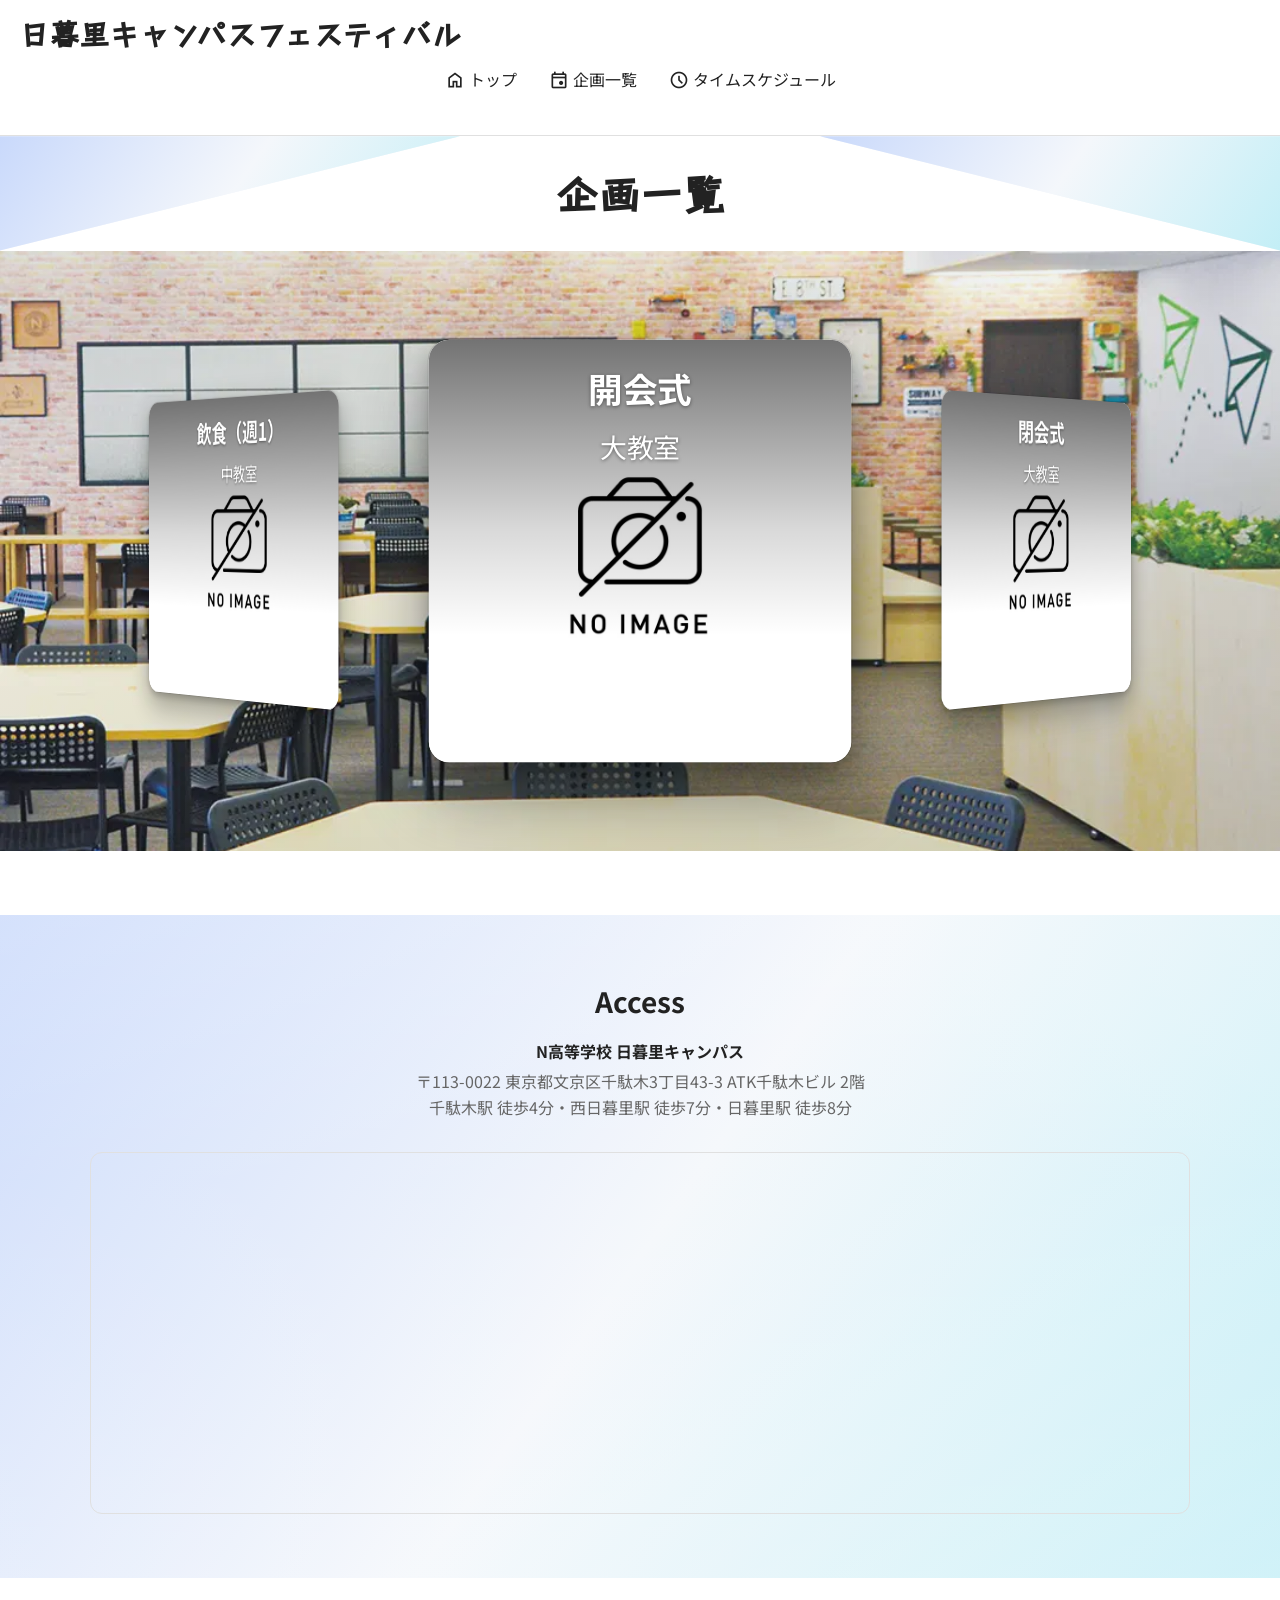
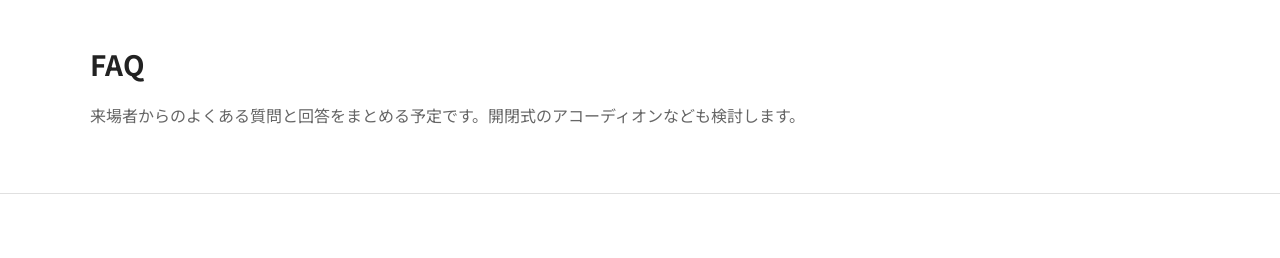
==== index.html @ 0c8ac1d8 "ホーム画面の仮完成（再）" ====
<!DOCTYPE html>
<html lang="ja">
<head>
  <meta charset="UTF-8">
  <meta name="viewport" content="width=device-width, initial-scale=1.0">
  <title>文化祭 Webサイト</title>
  <!-- フォント（Google Fonts） -->
  <link rel="preconnect" href="https://fonts.googleapis.com">
  <link rel="preconnect" href="https://fonts.gstatic.com" crossorigin>
  <link href="https://fonts.googleapis.com/css2?family=Noto+Sans+JP:wght@100..900&family=Stick&display=swap" rel="stylesheet">
  <link href="https://fonts.googleapis.com/css2?family=Material+Symbols+Outlined:opsz,wght,FILL,GRAD@24,400,0,0&display=swap" rel="stylesheet">
  <!-- スタイルシート -->
  <link rel="stylesheet" href="css/style.css">
</head>
<body>

  <!-- ========================================
       Header
       サイト名・メインナビ
       ======================================== -->
  <header class="site-header" id="header">
    <div class="container header-inner">
      <!-- サイト名（左上） -->
      <h1 class="site-title">日暮里キャンパスフェスティバル</h1>

      <!--
        【ナビの書き方】
        ・下の <li> をコピーするとメニューを増やせます
        ・href には開きたいページのファイル名を書きます
        ・例: href="pages/events.html" → 企画一覧ページへ移動
      -->
      <nav class="site-nav" aria-label="メインメニュー">
        <ul class="nav-list">
          <li>
            <a href="index.html">
              <span class="material-symbols-outlined" aria-hidden="true">home</span>
              トップ
            </a>
          </li>
          <li>
            <a href="pages/events.html">
              <span class="material-symbols-outlined" aria-hidden="true">event</span>
              企画一覧
            </a>
          </li>
          <li>
            <a href="pages/timetable.html">
              <span class="material-symbols-outlined" aria-hidden="true">schedule</span>
              タイムスケジュール
            </a>
          </li>
          <!-- メニューを増やす例（コメントを外して使ってください）
          <li><a href="#news">お知らせ</a></li>
          <li><a href="#about">概要</a></li>
          <li><a href="#access">アクセス</a></li>
          <li><a href="#faq">FAQ</a></li>
          -->
        </ul>
      </nav>
    </div>
  </header>

  <main>

    <!-- ========================================
         Events（企画一覧）
         ・企画カードをコピーして増やすことができます
         ・全一覧は pages/events.html へ
         ======================================== -->
    <section class="section events" id="events" aria-labelledby="events-heading">
      <!-- 白帯＋左右の斜め三角形グラデーション -->
      <div class="events-heading-band">
        <div class="container">
          <h2 id="events-heading">企画一覧</h2>
        </div>
      </div>

      <div class="container">
        <!--
          【イベント欄の書き方】
          1. 下の「企画カード」1つ分（<li>...</li>）をコピーする
          2. </ul> の手前に貼り付ける
          3. 企画名・場所などを書き換える

          ※ トップでは円型 3D カルーセル表示（仮実装）
        -->
        <div class="event-carousel" data-event-carousel>
        <ul class="event-list">

          <li>
            <a class="event-card-link" href="pages/events/kaikaisiki.html"><article class="event-card">
              <img class="event-card-image" src="images/kaikaisiki.jpg" alt="" aria-hidden="true">
              <div class="event-card-body">
                <h3 class="event-name">開会式</h3>
                <p class="event-meta">
                  <span class="event-place">大教室</span>
                </p>
              </div>
            </article></a>
          </li>

          <li>
            <a class="event-card-link" href="pages/events/heikaisiki.html"><article class="event-card">
              <img class="event-card-image" src="images/heikaisiki.jpg" alt="" aria-hidden="true">
              <div class="event-card-body">
                <h3 class="event-name">閉会式</h3>
                <p class="event-meta">
                  <span class="event-place">大教室</span>
                </p>
              </div>
            </article></a>
          </li>

          <li>
            <a class="event-card-link" href="pages/events/satueisupotto.html"><article class="event-card">
              <img class="event-card-image" src="images/satueisupotto.jpg" alt="" aria-hidden="true">
              <div class="event-card-body">
                <h3 class="event-name">撮影スポット</h3>
                <p class="event-meta">
                  <span class="event-place">未定</span>
                </p>
              </div>
            </article></a>
          </li>

          <li>
            <a class="event-card-link" href="pages/events/kahoot.html"><article class="event-card">
              <img class="event-card-image" src="images/kahoot.jpg" alt="" aria-hidden="true">
              <div class="event-card-body">
                <h3 class="event-name">Kahoot!</h3>
                <p class="event-meta">
                  <span class="event-place">大教室</span>
                </p>
              </div>
            </article></a>
          </li>

          <li>
            <a class="event-card-link" href="pages/events/bingo.html"><article class="event-card">
              <img class="event-card-image" src="images/BINGO.jpg" alt="" aria-hidden="true">
              <div class="event-card-body">
                <h3 class="event-name">BINGO</h3>
                <p class="event-meta">
                  <span class="event-place">大教室</span>
                </p>
              </div>
            </article></a>
          </li>

          <li>
            <a class="event-card-link" href="pages/events/game.html"><article class="event-card">
              <img class="event-card-image" src="images/game.jpg" alt="" aria-hidden="true">
              <div class="event-card-body">
                <h3 class="event-name">ゲーム大会</h3>
                <p class="event-meta">
                  <span class="event-place">大教室</span>
                </p>
              </div>
            </article></a>
          </li>

          <li>
            <a class="event-card-link" href="pages/events/vr.html"><article class="event-card">
              <img class="event-card-image" src="images/VR.jpg" alt="" aria-hidden="true">
              <div class="event-card-body">
                <h3 class="event-name">VR</h3>
                <p class="event-meta">
                  <span class="event-place">大教室</span>
                </p>
              </div>
            </article></a>
          </li>

          <li>
            <a class="event-card-link" href="pages/events/food_3.html"><article class="event-card">
              <img class="event-card-image" src="images/food_3.jpg" alt="" aria-hidden="true">
              <div class="event-card-body">
                <h3 class="event-name">飲食（週3）</h3>
                <p class="event-meta">
                  <span class="event-place">中教室</span>
                </p>
              </div>
            </article></a>
          </li>

          <li>
            <a class="event-card-link" href="pages/events/food_1.html"><article class="event-card">
              <img class="event-card-image" src="images/food_1.jpg" alt="" aria-hidden="true">
              <div class="event-card-body">
                <h3 class="event-name">飲食（週1）</h3>
                <p class="event-meta">
                  <span class="event-place">中教室</span>
                </p>
              </div>
            </article></a>
          </li>

        </ul>
        </div>
      </div>
    </section>

    <!-- ========================================
         Access
         会場アクセス・地図
         ======================================== -->
    <section class="section access" id="access" aria-labelledby="access-heading">
      <div class="container">
        <h2 id="access-heading">Access</h2>
        <p class="access-name">N高等学校 日暮里キャンパス</p>
        <p class="access-address">〒113-0022 東京都文京区千駄木3丁目43-3 ATK千駄木ビル 2階</p>
        <p class="access-transit">千駄木駅 徒歩4分・西日暮里駅 徒歩7分・日暮里駅 徒歩8分</p>

        <div class="access-map">
          <iframe
            src="https://www.google.com/maps?q=%E6%9D%B1%E4%BA%AC%E9%83%BD%E6%96%87%E4%BA%AC%E5%8C%BA%E5%8D%83%E9%A7%9D%E6%9C%A83%E4%B8%8143-3+ATK%E5%8D%83%E9%A7%9D%E6%9C%A8%E3%83%93%E3%83%AB&hl=ja&z=16&output=embed"
            width="100%"
            height="360"
            style="border:0;"
            allowfullscreen=""
            loading="lazy"
            referrerpolicy="no-referrer-when-downgrade"
            title="N高等学校 日暮里キャンパスの地図"
          ></iframe>
        </div>
      </div>
    </section>

    <!-- ========================================
         FAQ
         よくある質問用
         ======================================== -->
    <section class="section faq" id="faq" aria-labelledby="faq-heading">
      <div class="container">
        <h2 id="faq-heading">FAQ</h2>
        <p>来場者からのよくある質問と回答をまとめる予定です。開閉式のアコーディオンなども検討します。</p>
      </div>
    </section>

  </main>

  <!-- ========================================
       Footer
       コピーライト・リンクなど共通フッター
       ======================================== -->
  <footer class="site-footer" id="footer">
    <div class="container">
      <!-- フッターリンクは今後追加予定 -->
    </div>
  </footer>

  <!-- JavaScript（処理は今後追加） -->
  <script src="js/script.js"></script>
</body>
</html>
---- css/style.css ----
/* ========================================
   文化祭 Webサイト - スタイルシート
   -----------------------------------------
   【このファイルの読み方（超初心者向け）】

   ・HTML = 中身（見出し・文章・リスト）
   ・CSS  = 見た目と配置（色・大きさ・余白・並び方）

   よく触る場所はこの3つだけ覚えればOKです。
   1. :root …… 色や余白の「共通設定」（ここを変えると全体が変わりやすい）
   2. text-align / margin / padding …… 文字や箱の位置・余白
   3. display: flex / grid …… メニューやカードの並べ方

   【配置でよく使う言葉】
   ・text-align: left / center / right
     → 文字を左・中央・右に寄せる
   ・margin …… 箱の外側の空き
   ・padding …… 箱の内側の空き
   ・margin-inline: auto …… 左右の空きを自動にして中央寄せ
   ・gap …… flex / grid の「要素と要素の間」の空き

   【値の単位の目安】
   ・px …… 固定サイズ（例: 16px）
   ・rem …… 基本文字サイズ基準（例: 1rem ≒ 16px）。画面全体の調整に向く
   ・% …… 親要素に対する割合
   ======================================== */


/* ----------------------------------------
   カスタムプロパティ（色・余白など）
   -----------------------------------------
   【ここがテーマの司令塔】
   下の --名前: 値; を変えると、サイト全体の雰囲気をまとめて変えられます。

   例:
   ・文字色を濃くしたい → --color-text を変更
   ・余白を広くしたい   → --spacing-md や --spacing-lg を大きく
   ・コンテンツ幅を広げたい → --content-width を 1100px などに変更
   ---------------------------------------- */
:root {
  /* 色（#のあとは RGB を16進数で指定） */
  --color-text: #222222;       /* 本文・見出しの基本色 */
  --color-background: #ffffff; /* ページ全体の背景色 */
  --color-muted: #666666;      /* 補足文など、少し薄く見せたい色 */
  --color-border: #e0e0e0;     /* 線・枠線の色 */
  --color-link-hover: #4fc3f7; /* リンクにマウスを乗せたときの水色 */

  /* アンビエント・グラデーション（Access 背景）
     原色はアクセント。実際の背景は白寄せで可読性を優先 */
  --grad-blue: #2563eb;
  --grad-cyan: #06b6d4;
  --grad-violet: #8b5cf6;
  /* soft 系は原色を白に混ぜた色（約20%相当＝以前の約2倍の濃さ） */
  --grad-soft-blue: #c9d9fb;   /* blue 寄り */
  --grad-soft-cyan: #c2eef6;   /* cyan 寄り */
  --grad-soft-violet: #d9ccfb; /* violet 寄り */
  --grad-soft-white: #f4f7fb;
  --ambient-duration: 18s;     /* 1周の目安（15〜20秒） */
  /* Access / 企画一覧見出し帯で共通の流れるグラデ */
  --ambient-gradient-image: linear-gradient(
    125deg,
    var(--grad-soft-blue) 0%,
    var(--grad-soft-white) 18%,
    var(--grad-soft-cyan) 36%,
    var(--grad-soft-white) 52%,
    var(--grad-soft-violet) 70%,
    var(--grad-soft-white) 86%,
    var(--grad-soft-blue) 100%
  );

  /* 余白・レイアウト（小さい → 大きい） */
  --spacing-xs: 0.5rem;  /* ごく狭い隙間 */
  --spacing-sm: 1rem;    /* 小さめの余白 */
  --spacing-md: 2rem;    /* 普通の余白 */
  --spacing-lg: 4rem;    /* セクション同士など大きめの余白 */
  --content-width: 960px; /* 本文エリアの最大幅 */
}


/* ----------------------------------------
   ベーススタイル
   ページ全体の基本設定
   ---------------------------------------- */

/*
  box-sizing: border-box
  → width / height の計算に padding と border を含める設定。
    初心者のうちは「このままでOK」で大丈夫です。
*/
*,
*::before,
*::after {
  box-sizing: border-box;
}

body {
  margin: 0; /* ブラウザ標準の外側余白を消す */
  font-family: "Noto Sans JP", sans-serif; /* Google Fonts で読み込み */
  font-size: 16px;         /* 基本の文字サイズ */
  line-height: 1.6;        /* 行間。大きくすると読みやすい */
  color: var(--color-text);
  background-color: #ffffff;
  min-height: 100vh;
  overflow-x: clip; /* 横スクロール防止（3Dカルーセルのはみ出し対策） */
}

html {
  overflow-x: clip;
}

img {
  max-width: 100%; /* 画像が画面からはみ出さないようにする */
  height: auto;
  display: block;
}

a {
  color: inherit; /* リンク色を周囲の文字色に合わせる */
}

/* リンクにマウスを乗せたとき → 水色に変色 */
a:hover {
  color: var(--color-link-hover);
}


/* ----------------------------------------
   レイアウト共通
   コンテナ・セクションの土台
   -----------------------------------------
   【文字や箱を中央に置きたいとき】
   ・文字だけ中央 → text-align: center;
   ・箱そのものを中央 → margin-inline: auto;（.container がこの方式）
   ---------------------------------------- */

/*
  .container
  → 中身を左右中央にまとめ、読みやすい幅にする共通ラッパー。
    HTML側では <div class="container"> ... </div> で使います。
*/
.container {
  /* 画面幅が狭いときは左右に余白、広いときは最大幅までに制限 */
  width: min(100% - 2rem, var(--content-width));
  margin-inline: auto; /* 左右自動余白 = 水平方向の中央寄せ */
}

/*
  .section
  → Hero / Events / Access など、ページのまとまりごとの上下余白。
    余白を広げたい → padding-block を大きくする
    余白を狭めたい → var(--spacing-md) などに変える
*/
.section {
  padding-block: var(--spacing-lg); /* 上下の内側余白 */
}

/* セクション見出し */
.section h2 {
  margin-top: 0;
  margin-bottom: var(--spacing-sm); /* 見出しと本文の間 */
  font-size: 1.5rem;
  /* 中央寄せしたい場合の例（必要なら下のコメントを外す）:
  text-align: center;
  */
}

/* セクション本文 */
.section p {
  margin: 0;
  color: var(--color-muted);
  /* 中央寄せしたい場合の例:
  text-align: center;
  */
}


/* ----------------------------------------
   Header / ナビ（タブ）
   -----------------------------------------
   【Flexbox（フレックスボックス）超入門】
   display: flex にすると、中の要素を横並びなどで自在に配置できます。

   よく使う指定:
   ・justify-content …… 横方向の並べ方
     - flex-start     : 左寄せ
     - center         : 中央
     - space-between  : 両端に分けて配置（今のヘッダー）
     - flex-end       : 右寄せ
   ・align-items …… 縦方向の揃え
     - stretch（初期） / center / flex-start / flex-end
   ・gap …… 要素同士の間隔
   ・flex-wrap: wrap …… 画面が狭いとき折り返す
   ---------------------------------------- */
.site-header {
  /* 枠に隠れないよう上へ余白、背景も下へ伸ばす */
  padding-top: 4mm;
  padding-left: 4mm;
  padding-right: 4mm;
  padding-bottom: calc(var(--spacing-sm) + 6mm);
  border-bottom: 1px solid var(--color-border);
  background-color: #ffffff;
  font-family: "Noto Sans JP", sans-serif;
}

/*
  .header-inner
  → サイト名はできるだけ左上、ナビは中央
*/
.site-header > .container.header-inner {
  /* 通常の container 中央寄せを解除して左端まで使う */
  width: 100%;
  max-width: none;
  margin-inline: 0;
  padding-inline: 0.25rem;
}

.header-inner {
  display: flex;
  flex-direction: column; /* 上にタイトル、下にナビ */
  flex-wrap: wrap;
  align-items: stretch;
  justify-content: flex-start;
  gap: var(--spacing-sm);
  text-align: left;
}

.site-title {
  margin: 0;
  font-size: 1.875rem; /* 元の 1.25rem の約1.5倍 */
  text-align: left;
  align-self: flex-start; /* できるだけ左上 */
  line-height: 1.2;
  font-family: "Stick", "Noto Sans JP", sans-serif;
}

/* サイト名（リンクなし） */
.site-title a {
  text-decoration: none;
}

/* 今見ているページのナビ（目印） */
.nav-list a[aria-current="page"] {
  border-bottom-color: var(--color-text);
  font-weight: 600;
  
}

/*
  .nav-list
  → メニュー項目を横一列に並べる。
    間隔を広げたい → gap を大きく
    中央にまとめたい → justify-content: center; を追加
*/
.site-nav {
  align-self: center; /* ナビは中央のまま */
  width: 100%;
}

.nav-list {
  display: flex;
  flex-wrap: wrap;
  justify-content: center; /* トップ・企画一覧などを中央に */
  gap: var(--spacing-md); /* メニュー同士の間隔（約2倍） */
  margin: 0;
  padding: 0;
  list-style: none; /* 箇条書きの点（・）を消す */
}

.nav-list a {
  display: inline-flex;
  align-items: center;
  gap: 0.25rem; /* アイコンと文字の間 */
  text-decoration: none;
  border-bottom: 2px solid transparent; /* ホバー用の下線スペースを確保 */
}

/* Material Symbols（ナビ横のアイコン） */
.nav-list .material-symbols-outlined {
  font-size: 1.25em;
  font-variation-settings: "FILL" 0, "wght" 400, "GRAD" 0, "opsz" 24;
  line-height: 1;
}

/* マウスを乗せたときの目印（文字・アイコン・下線を水色に） */
.nav-list a:hover {
  color: var(--color-link-hover);
  border-bottom-color: var(--color-link-hover);
}


/* ----------------------------------------
   Hero
   -----------------------------------------
   【よくあるカスタム例】
   ・背景色を付ける     → background-color: #f5f5f5;
   ・文字を中央寄せ     → text-align: center;
   ・上下の余白を変える → padding-block: 6rem;
   ・背景画像を入れる例:
     background-image: url("../images/hero.jpg");
     background-size: cover;
     background-position: center;
   ---------------------------------------- */
.hero {
  text-align: center; /* Topic など見出し・本文を中央揃え */
}


/* ----------------------------------------
   News
   ---------------------------------------- */
.news {
  /* お知らせリストのスタイルは今後追加 */
}


/* ----------------------------------------
   About
   ---------------------------------------- */
.about {
  /* 概要・テーマ紹介のスタイルは今後追加 */
}


/* ----------------------------------------
   企画一覧 / イベント欄（events）
   -----------------------------------------
   HTML の .event-list 内の <li> をコピーすれば件数を増やせます。

   【Grid（グリッド）超入門】
   display: grid は「カードをマス目状に並べる」のが得意です。

   よく使う指定:
   ・gap …… カード同士の間隔
   ・grid-template-columns …… 列の作り方
     例1) 1列のまま:     今の設定（指定なし = 1列）
     例2) 2列にする:     grid-template-columns: 1fr 1fr;
     例3) 自動で列増減:
       grid-template-columns: repeat(auto-fit, minmax(240px, 1fr));
       （画面が広いと複数列、狭いと1列）

   ※ 1fr は「残りスペースを等分する」単位です。
   ---------------------------------------- */
.events {
  text-align: center;
}

/*
  トップ（カルーセルあり）:
  ヘッダー下〜写真上の白背景の中心に「企画一覧」を置く
*/
.events:has(.event-carousel) {
  padding-top: 0;
}

.events .event-carousel {
  margin-top: 0;
}

/* カルーセル用コンテナを画面幅いっぱいに（100vw は使わない） */
.events > .container:has(> .event-carousel) {
  width: 100%;
  max-width: none;
  margin-inline: 0;
  padding-inline: 0;
}

/* ----------------------------------------
   企画一覧見出し帯
   ・白四角の左右端に、横に伸ばした斜め三角形
   ・色は Access と同じアンビエント・グラデーション
   ---------------------------------------- */
.events-heading-band {
  position: relative;
  isolation: isolate;
  overflow: hidden;
  padding-block: var(--spacing-md); /* 文字拡大に合わせて余白を抑制 */
  text-align: center;
  background-color: #ffffff;
}

.events-heading-band h2 {
  position: relative;
  z-index: 1;
  margin: 0;
  font-size: 2.25rem; /* 3rem の 0.75 倍（余白は維持） */
  line-height: 1.2;
  font-family: "Stick", "Noto Sans JP", sans-serif;
}

/* 左右の斜め三角形（横方向に長め） */
.events-heading-band::before,
.events-heading-band::after {
  content: "";
  position: absolute;
  top: 0;
  bottom: 0;
  width: min(52vw, 460px); /* 横に伸ばした三角形の幅 */
  z-index: 0;
  pointer-events: none;
  background-color: var(--grad-soft-white);
  background-image: var(--ambient-gradient-image);
  background-size: 280% 280%;
  background-repeat: no-repeat;
  animation: ambient-gradient-flow var(--ambient-duration) ease infinite;
}

/* 左: 上辺が長く、右下へ斜めに落ちる三角形 */
.events-heading-band::before {
  left: 0;
  clip-path: polygon(0 0, 100% 0, 0 100%);
}

/* 右: 左右対称 */
.events-heading-band::after {
  right: 0;
  clip-path: polygon(100% 0, 0 0, 100% 100%);
}

.event-list {
  margin: var(--spacing-md) 0 0; /* 上に余白 / 左右下は 0 */
  padding: 0;
  list-style: none;
  display: grid;
  gap: var(--spacing-sm); /* カードとカードの間 */
}

/* 企画一覧ページのみ横2列（カルーセル内の .event-list は除外） */
.events > .container > .event-list {
  grid-template-columns: 1fr 1fr;
}

/* ----------------------------------------
   イベント・カルーセル（トップ用）※仮実装
   ・正面の後ろを中心にした円型 3D 配置
   ・7秒に1回、円を回転して次の企画を正面へ
   ・正面カードは is-active で拡大
   ・背景は images/class.jpg
   ---------------------------------------- */
.event-carousel {
  --carousel-card: 330px; /* 正方形を1.5倍（元220px） */
  position: relative;
  /* 親を全幅化したうえで 100% にする（100vw だとスクロールバー分はみ出す） */
  width: 100%;
  max-width: 100%;
  height: min(600px, 95vw);
  perspective: 1800px;
  perspective-origin: 50% 45%;
  overflow: hidden;
  display: flex;
  align-items: center;
  justify-content: center;
  isolation: isolate;
  touch-action: pan-y;
  user-select: none;

  /* カルーセル領域の背景写真 */
  background-color: var(--grad-soft-white);
  background-image: url("../images/class.jpg");
  background-size: cover;
  background-position: center;
  background-repeat: no-repeat;
}

/*
  薄いグレー系グラデーション（写真の上）
  ・少しだけ落ち着かせつつ、カードの視認性も確保
*/
.event-carousel::before {
  content: "";
  position: absolute;
  inset: 0;
  z-index: 0;
  pointer-events: none;
  background: linear-gradient(
    160deg,
    rgba(100, 116, 139, 0.22) 0%,
    rgba(148, 163, 184, 0.12) 40%,
    rgba(71, 85, 105, 0.2) 100%
  );
}

.event-carousel > * {
  position: relative;
  z-index: 1;
}

.event-carousel .event-list {
  position: relative;
  width: var(--carousel-card);
  height: var(--carousel-card);
  margin: 0;
  padding: 0;
  list-style: none;
  transform-style: preserve-3d;
  transform: translateZ(0);
}

.event-carousel .event-list > li {
  position: absolute;
  top: 0;
  left: 0;
  width: var(--carousel-card);
  height: var(--carousel-card);
  margin: 0;
  transform-style: preserve-3d;
  -webkit-backface-visibility: hidden;
  backface-visibility: hidden;
}

.event-carousel .event-card-link {
  display: block;
  width: 100%;
  height: 100%;
  -webkit-backface-visibility: hidden;
  backface-visibility: hidden;
}

.event-carousel .event-card {
  box-sizing: border-box;
  position: relative;
  width: 100%;
  height: 100%;
  aspect-ratio: 1 / 1;
  display: flex;
  flex-direction: column;
  justify-content: flex-start;
  align-items: stretch;
  text-align: center;
  overflow: hidden;
  border: none;
  border-radius: 16px;
  background-color: #ffffff;
  transition: transform 0.35s ease, box-shadow 0.35s ease;
  transform-origin: center center;
  -webkit-backface-visibility: hidden;
  backface-visibility: hidden;
  padding: 0;
  /* 背景写真の上でも輪郭が分かるよう、影を強めに */
  box-shadow:
    0 4px 8px rgba(0, 0, 0, 0.18),
    0 14px 36px rgba(0, 0, 0, 0.32),
    0 0 0 1px rgba(0, 0, 0, 0.08);
}

/* 正面カード */
.event-carousel .event-card.is-active {
  transform: scale(1.28);
  z-index: 2;
  box-shadow:
    0 8px 16px rgba(0, 0, 0, 0.22),
    0 24px 56px rgba(0, 0, 0, 0.4),
    0 0 0 1px rgba(0, 0, 0, 0.1);
}

.event-carousel .event-meta {
  justify-content: center;
}

@media (max-width: 767px) {
  .event-carousel {
    --carousel-card: 240px; /* 元160pxの1.5倍 */
    height: min(480px, 95vw);
    perspective: 1200px;
  }
}

/* 企画カードへのリンク（一覧・カルーセル共通） */
.event-card-link {
  display: block;
  color: inherit;
  text-decoration: none;
}

.event-card-link:hover .event-card {
  box-shadow: 0 8px 24px rgba(0, 0, 0, 0.16);
}

.event-card-link:hover {
  color: inherit; /* リンク全体の水色化を防ぐ */
}

/* 企画詳細ページ */
.event-detail {
  text-align: left;
}

.event-detail-back {
  margin: 0 0 var(--spacing-sm);
}

.event-detail-back a {
  text-decoration: underline;
}

.event-detail-place {
  margin: 0 0 var(--spacing-md);
  color: var(--color-muted);
}

/* 画像（左）+ 説明（右） */
.event-detail-main {
  display: flex;
  flex-wrap: wrap;
  align-items: flex-start;
  gap: var(--spacing-md);
}

.event-detail-image {
  flex: 0 0 auto;
  width: min(100%, 360px);
  aspect-ratio: 1 / 1;
  object-fit: cover;
  border-radius: 16px;
  margin: 0;
}

.event-detail-body {
  flex: 1 1 240px;
  min-width: 0;
}

.event-detail-body p {
  margin: 0 0 var(--spacing-sm);
  color: var(--color-text);
}

@media (max-width: 767px) {
  .event-detail-main {
    flex-direction: column;
  }

  .event-detail-image {
    width: min(100%, 520px);
  }
}

/* 企画カード1件分 */
.event-card {
  position: relative;
  overflow: hidden;
  padding: 0;
  border: 1px solid var(--color-border);
  border-radius: 16px; /* 角を丸く */
  min-height: 220px;
  display: flex;
  flex-direction: column;
  justify-content: flex-start; /* 文字は上から */
}

/* カード全面の画像 */
.event-card-image {
  position: absolute;
  inset: 0;
  width: 100%;
  height: 100%;
  object-fit: cover;
  display: block;
  z-index: 0;
}

/* 画像の上に薄いグラデーション（文字の可読性用） */
.event-card::after {
  content: "";
  position: absolute;
  inset: 0;
  z-index: 1;
  pointer-events: none;
  background: linear-gradient(
    to bottom,
    rgba(0, 0, 0, 0.55) 0%,
    rgba(0, 0, 0, 0.15) 45%,
    rgba(0, 0, 0, 0) 70%
  );
}

/* 企画名・場所（画像の上・上部） */
.event-card-body {
  position: relative;
  z-index: 2;
  padding: var(--spacing-sm);
  color: #ffffff;
  text-shadow: 0 1px 3px rgba(0, 0, 0, 0.45);
}

.event-name {
  margin: 0 0 var(--spacing-xs);
  font-size: 1.6875rem; /* 元の1.5倍 */
  color: inherit;
}

/*
  カテゴリと場所を横並びにする（Flex）
  ・縦並びにしたい → flex-direction: column;
  ・右寄せしたい   → justify-content: flex-end;
*/
.event-meta {
  margin: 0 0 var(--spacing-xs);
  display: flex;
  flex-wrap: wrap;
  gap: var(--spacing-sm);
  font-size: 1.3125rem; /* 元の1.5倍（場所・カテゴリ） */
  color: inherit;
}

.event-card-body .event-meta {
  color: inherit;
}

.event-desc {
  margin: 0;
}


/* ----------------------------------------
   タイムスケジュール（timetable）
   -----------------------------------------
   HTML の表（.timetable-table）内を編集すれば内容が変わります。

   【表の文字配置】
   ・text-align: left / center / right …… セル内の左右位置
   ・vertical-align: top / middle / bottom …… セル内の上下位置
   ---------------------------------------- */
.timetable {
  /* スケジュール全体の装飾は今後追加 */
}

.timetable-day {
  margin: var(--spacing-md) 0 var(--spacing-sm);
  font-size: 1.125rem;
}

/* 画面が狭くても表を横スクロールできるようにする */
.table-wrap {
  overflow-x: auto;
}

.timetable-table {
  width: 100%;
  border-collapse: collapse; /* セルの枠線を重ねてきれいに見せる */
  min-width: 480px; /* 狭い画面でも列がつぶれにくくする */
}

.timetable-table th,
.timetable-table td {
  padding: var(--spacing-xs) var(--spacing-sm);
  border: 1px solid var(--color-border);
  text-align: left;      /* 左右: 左寄せ（center / right に変更可） */
  vertical-align: top;   /* 上下: 上寄せ（middle などに変更可） */
}

.timetable-table th {
  background-color: #ffffff;
  font-weight: 600;
}


/* ----------------------------------------
   Access
   ・青・水色・紫のアンビエント・グラデーション背景
   ---------------------------------------- */
.access {
  position: relative;
  isolation: isolate;
  overflow: hidden;
  text-align: center;
  font-family: "Noto Sans JP", sans-serif;

  background-color: var(--grad-soft-white);
  background-image: var(--ambient-gradient-image);
  background-size: 280% 280%;
  background-repeat: no-repeat;
  animation: ambient-gradient-flow var(--ambient-duration) ease infinite;
}

/* 文字・地図の視認性用の薄い白ベール */
.access::before {
  content: "";
  position: absolute;
  inset: 0;
  z-index: 0;
  pointer-events: none;
  background: linear-gradient(
    to bottom,
    rgba(255, 255, 255, 0.22),
    rgba(255, 255, 255, 0.1) 40%,
    rgba(255, 255, 255, 0.22)
  );
}

.access > * {
  position: relative;
  z-index: 1;
}

@keyframes ambient-gradient-flow {
  0% {
    background-position: 0% 40%;
  }
  50% {
    background-position: 100% 60%;
  }
  100% {
    background-position: 0% 40%;
  }
}

@media (prefers-reduced-motion: reduce) {
  .access,
  .events-heading-band::before,
  .events-heading-band::after {
    animation: none;
    background-position: 40% 50%;
  }
}

.access .access-name {
  margin: 0 0 0.25rem;
  font-weight: 700;
  color: var(--color-text);
}

.access-address,
.access-transit {
  margin: 0;
  color: var(--color-muted);
}

.access-transit {
  margin-top: 0.25rem;
}

.access-map {
  margin-top: var(--spacing-md);
  overflow: hidden;
  border-radius: 12px;
  border: 1px solid var(--color-border);
}

.access-map iframe {
  display: block;
  width: 100%;
  max-width: 100%;
}


/* ----------------------------------------
   FAQ
   ---------------------------------------- */
.faq {
  /* アコーディオン等のスタイルは今後追加 */
}


/* ----------------------------------------
   Footer
   -----------------------------------------
   文字を中央にしたい例:
   .site-footer { text-align: center; }
   ---------------------------------------- */
.site-footer {
  padding-block: var(--spacing-md);
  border-top: 1px solid var(--color-border);
  font-size: 0.875rem;
  color: var(--color-muted);
}

.site-footer p {
  margin: 0;
}


/* ----------------------------------------
   レスポンシブ
   -----------------------------------------
   【@media の考え方】
   「画面幅が◯px以上のときだけ、中のCSSを追加で適用する」仕組みです。

   例:
   ・スマホ向けを基本にして書く
   ・タブレット以上で見出しを大きくする  → 下の 768px
   ・PCでコンテンツ幅を広げる            → 下の 1024px

   自分で追加するときの型:
   @media (min-width: 768px) {
     .hero { text-align: center; }
   }
   ---------------------------------------- */

/* タブレット以上 */
@media (min-width: 768px) {
  .section h2 {
    font-size: 1.75rem;
  }

  .events-heading-band h2 {
    font-size: 2.625rem; /* 3.5rem の 0.75 倍（余白は維持） */
  }
}

/* デスクトップ以上 */
@media (min-width: 1024px) {
  :root {
    --content-width: 1100px; /* PCでは本文エリアを少し広く */
  }
}
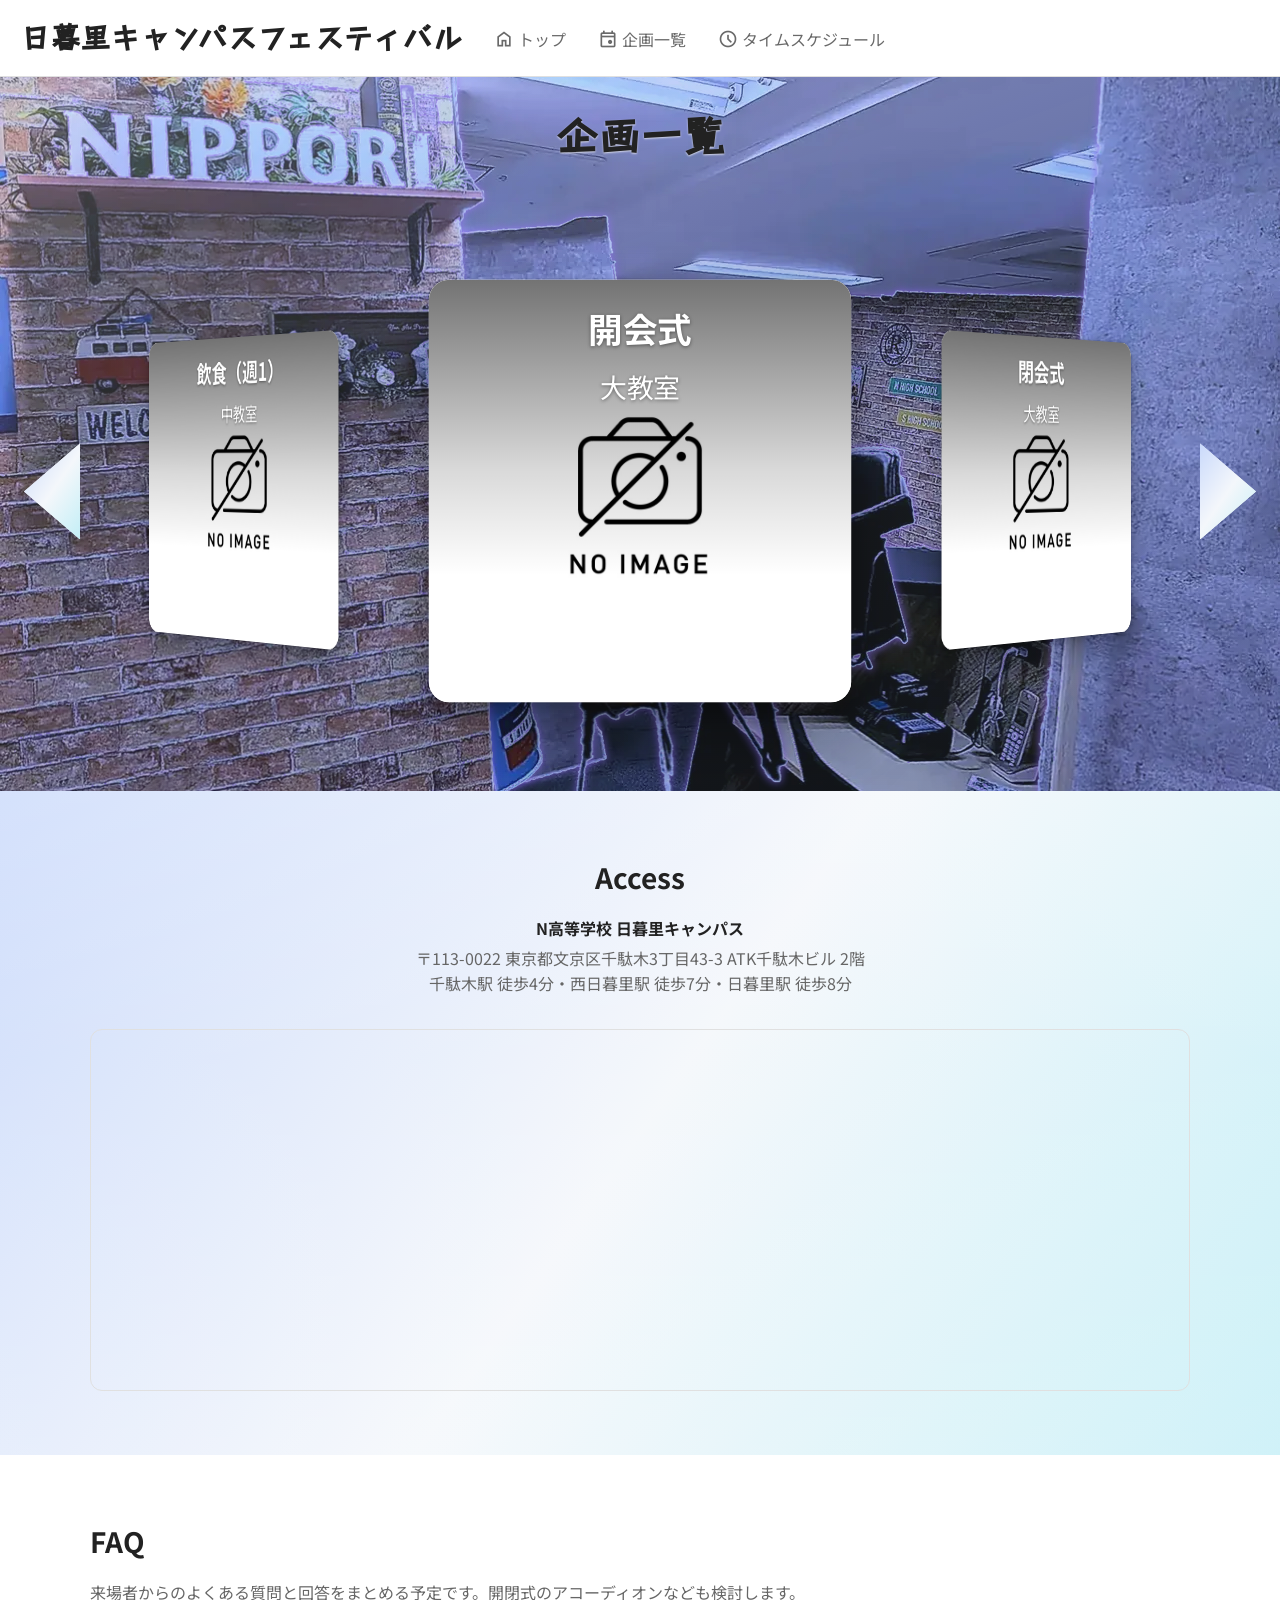
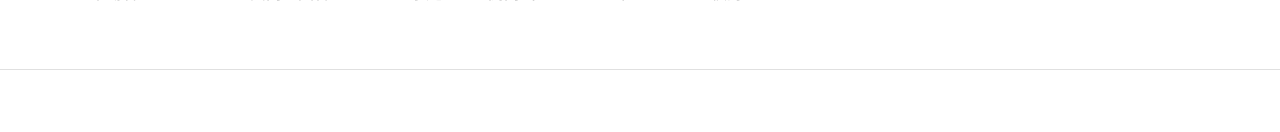
==== commit 500c0091: "ホーム画面のアニメーション" ====
--- a/index.html
+++ b/index.html
@@ -7,7 +7,7 @@
   <!-- フォント（Google Fonts） -->
   <link rel="preconnect" href="https://fonts.googleapis.com">
   <link rel="preconnect" href="https://fonts.gstatic.com" crossorigin>
-  <link href="https://fonts.googleapis.com/css2?family=Noto+Sans+JP:wght@100..900&family=Stick&display=swap" rel="stylesheet">
+  <link href="https://fonts.googleapis.com/css2?family=Noto+Sans+JP:wght@400;700&family=Stick&display=swap" rel="stylesheet">
   <link href="https://fonts.googleapis.com/css2?family=Material+Symbols+Outlined:opsz,wght,FILL,GRAD@24,400,0,0&display=swap" rel="stylesheet">
   <!-- スタイルシート -->
   <link rel="stylesheet" href="css/style.css">
@@ -68,14 +68,17 @@
          ・全一覧は pages/events.html へ
          ======================================== -->
     <section class="section events" id="events" aria-labelledby="events-heading">
-      <!-- 白帯＋左右の斜め三角形グラデーション -->
-      <div class="events-heading-band">
-        <div class="container">
+      <!--
+        企画一覧見出し＋カルーセルを一体の舞台（レイヤーパララックス背景）
+      -->
+      <div class="events-stage">
+        <!-- 分割レイヤーのパララックス背景 -->
+        <div class="parallax-scene" data-parallax-scene></div>
+
+        <div class="events-stage-heading">
           <h2 id="events-heading">企画一覧</h2>
         </div>
-      </div>
-
-      <div class="container">
+
         <!--
           【イベント欄の書き方】
           1. 下の「企画カード」1つ分（<li>...</li>）をコピーする
@@ -85,6 +88,7 @@
           ※ トップでは円型 3D カルーセル表示（仮実装）
         -->
         <div class="event-carousel" data-event-carousel>
+          <button type="button" class="carousel-nav carousel-nav--prev" data-carousel-prev aria-label="前の企画"></button>
         <ul class="event-list">
 
           <li>
@@ -196,6 +200,7 @@
           </li>
 
         </ul>
+          <button type="button" class="carousel-nav carousel-nav--next" data-carousel-next aria-label="次の企画"></button>
         </div>
       </div>
     </section>
@@ -249,7 +254,8 @@
     </div>
   </footer>
 
-  <!-- JavaScript（処理は今後追加） -->
+  <!-- JavaScript -->
+  <script src="js/parallax-scene.js"></script>
   <script src="js/script.js"></script>
 </body>
 </html>
--- a/css/style.css
+++ b/css/style.css
@@ -102,6 +102,8 @@
   background-color: #ffffff;
   min-height: 100vh;
   overflow-x: clip; /* 横スクロール防止（3Dカルーセルのはみ出し対策） */
+  /* 固定ヘッダー分の上余白（JS で実測値を入れる） */
+  padding-top: var(--header-offset, 5rem);
 }
 
 html {
@@ -192,19 +194,34 @@
    ・flex-wrap: wrap …… 画面が狭いとき折り返す
    ---------------------------------------- */
 .site-header {
-  /* 枠に隠れないよう上へ余白、背景も下へ伸ばす */
-  padding-top: 4mm;
-  padding-left: 4mm;
-  padding-right: 4mm;
-  padding-bottom: calc(var(--spacing-sm) + 6mm);
+  /* 縦スクロールしても常に上部に表示 */
+  position: fixed;
+  top: 0;
+  left: 0;
+  right: 0;
+  z-index: 100;
+  display: flex;
+  align-items: center;
+  padding-block: 1.3rem;
+  padding-inline: 1rem;
   border-bottom: 1px solid var(--color-border);
   background-color: #ffffff;
   font-family: "Noto Sans JP", sans-serif;
+  transition: background-color 0.25s ease, border-bottom-color 0.25s ease, backdrop-filter 0.25s ease;
+}
+
+/* スクロール中: 背景だけ少し透過（文字はそのまま読める） */
+.site-header.is-scrolled {
+  background-color: rgba(255, 255, 255, 0.72);
+  border-bottom-color: rgba(224, 224, 224, 0.65);
+  backdrop-filter: blur(8px);
+  -webkit-backdrop-filter: blur(8px);
 }
 
 /*
   .header-inner
-  → サイト名はできるだけ左上、ナビは中央
+  → 狭い画面: 上にタイトル・下にナビ
+  → 広い画面: タイトルの右にナビを横並び
 */
 .site-header > .container.header-inner {
   /* 通常の container 中央寄せを解除して左端まで使う */
@@ -216,51 +233,56 @@
 
 .header-inner {
   display: flex;
-  flex-direction: column; /* 上にタイトル、下にナビ */
+  flex-direction: column; /* スマホ（狭いとき）は縦 */
   flex-wrap: wrap;
-  align-items: stretch;
+  align-items: flex-start; /* 横方向は左寄せのまま */
   justify-content: flex-start;
-  gap: var(--spacing-sm);
+  gap: 0.5rem;
   text-align: left;
+  width: 100%;
 }
 
 .site-title {
   margin: 0;
   font-size: 1.875rem; /* 元の 1.25rem の約1.5倍 */
   text-align: left;
-  align-self: flex-start; /* できるだけ左上 */
-  line-height: 1.2;
+  flex-shrink: 0;
+  line-height: 1;
+  display: flex;
+  align-items: center;
   font-family: "Stick", "Noto Sans JP", sans-serif;
 }
 
 /* サイト名（リンクなし） */
 .site-title a {
   text-decoration: none;
+  line-height: 1;
+  display: inline-flex;
+  align-items: center;
 }
 
 /* 今見ているページのナビ（目印） */
 .nav-list a[aria-current="page"] {
   border-bottom-color: var(--color-text);
   font-weight: 600;
-  
 }
 
 /*
   .nav-list
   → メニュー項目を横一列に並べる。
-    間隔を広げたい → gap を大きく
-    中央にまとめたい → justify-content: center; を追加
 */
 .site-nav {
-  align-self: center; /* ナビは中央のまま */
   width: 100%;
+  display: flex;
+  align-items: center;
 }
 
 .nav-list {
   display: flex;
   flex-wrap: wrap;
-  justify-content: center; /* トップ・企画一覧などを中央に */
-  gap: var(--spacing-md); /* メニュー同士の間隔（約2倍） */
+  justify-content: flex-start;
+  align-items: center;
+  gap: var(--spacing-sm);
   margin: 0;
   padding: 0;
   list-style: none; /* 箇条書きの点（・）を消す */
@@ -272,6 +294,8 @@
   gap: 0.25rem; /* アイコンと文字の間 */
   text-decoration: none;
   border-bottom: 2px solid transparent; /* ホバー用の下線スペースを確保 */
+  line-height: 1;
+  color: #696969; /* dimgray（アイコン・文字） */
 }
 
 /* Material Symbols（ナビ横のアイコン） */
@@ -279,6 +303,31 @@
   font-size: 1.25em;
   font-variation-settings: "FILL" 0, "wght" 400, "GRAD" 0, "opsz" 24;
   line-height: 1;
+}
+
+/* タブレット以上: タイトルの右にナビ（横は左寄せ、下端をタイトル文字に合わせる） */
+@media (min-width: 768px) {
+  .header-inner {
+    flex-direction: row;
+    flex-wrap: nowrap;
+    align-items: baseline; /* タイトル文字の下（ベースライン）にナビを合わせる */
+    justify-content: flex-start; /* 横方向は元どおり左から */
+    gap: var(--spacing-md);
+  }
+
+  .site-nav {
+    width: auto;
+  }
+
+  .nav-list {
+    gap: var(--spacing-md);
+  }
+
+  .nav-list a {
+    /* 下線スペース分だけ見た目が浮くのを抑える */
+    padding-bottom: 0;
+    border-bottom-width: 2px;
+  }
 }
 
 /* マウスを乗せたときの目印（文字・アイコン・下線を水色に） */
@@ -345,75 +394,201 @@
 }
 
 /*
-  トップ（カルーセルあり）:
-  ヘッダー下〜写真上の白背景の中心に「企画一覧」を置く
+  トップ（見出し＋カルーセル一体）:
+  セクション上余白は舞台側で制御
 */
-.events:has(.event-carousel) {
+.events:has(.events-stage) {
   padding-top: 0;
-}
-
-.events .event-carousel {
-  margin-top: 0;
-}
-
-/* カルーセル用コンテナを画面幅いっぱいに（100vw は使わない） */
-.events > .container:has(> .event-carousel) {
-  width: 100%;
-  max-width: none;
-  margin-inline: 0;
-  padding-inline: 0;
-}
-
-/* ----------------------------------------
-   企画一覧見出し帯
-   ・白四角の左右端に、横に伸ばした斜め三角形
-   ・色は Access と同じアンビエント・グラデーション
-   ---------------------------------------- */
-.events-heading-band {
+  padding-bottom: 0;
+}
+
+/* ----------------------------------------
+   企画一覧ステージ（見出し＋カルーセル一体）
+   ・背景: 分割レイヤーのパララックス舞台
+   ・半透明オーバーレイで文字・カードの視認性を確保
+   ---------------------------------------- */
+.events-stage {
   position: relative;
   isolation: isolate;
   overflow: hidden;
-  padding-block: var(--spacing-md); /* 文字拡大に合わせて余白を抑制 */
+  width: 100%;
+  background-color: #1a1430; /* 青紫テーマの下地 */
+}
+
+/* ----------------------------------------
+   パララックス舞台（class_all レイヤー）
+   ---------------------------------------- */
+.parallax-scene {
+  position: absolute;
+  inset: 0;
+  z-index: 0;
+  overflow: hidden;
+  pointer-events: none;
+}
+
+.parallax-scene__world {
+  position: absolute;
+  transform-origin: center center;
+}
+
+.parallax-scene__layer {
+  position: absolute;
+  height: auto;
+  max-width: none;
+  display: block;
+  pointer-events: none;
+  user-select: none;
+  transform-origin: center center;
+  backface-visibility: hidden;
+  /* 紫縁取り（軽量・1本）※元2pxの2倍 */
+  filter: drop-shadow(0 0 4px rgba(139, 92, 246, 0.85));
+}
+
+.parallax-scene__layer.is-floating {
+  animation: parallax-layer-float var(--float-dur, 6s) ease-in-out var(--float-delay, 0s) infinite;
+}
+
+.parallax-scene__layer.is-background {
+  left: 0 !important;
+  top: 0 !important;
+  width: 100% !important;
+  height: 100%;
+  object-fit: cover;
+  filter: none;
+  animation: parallax-layer-breath var(--breath-dur, 11s) ease-in-out infinite;
+}
+
+@keyframes parallax-layer-float {
+  0%,
+  100% {
+    transform: translate3d(0, 0, 0);
+  }
+  50% {
+    transform: translate3d(0, calc(var(--float-amp, 18px) * -1), 0);
+  }
+}
+
+@keyframes parallax-layer-breath {
+  0%,
+  100% {
+    transform: scale(1);
+  }
+  50% {
+    transform: scale(1.045);
+  }
+}
+
+/* Access 同系の光（1枚だけ・負荷低め） */
+.parallax-scene__glow {
+  position: absolute;
+  inset: 0;
+  z-index: 20;
+  pointer-events: none;
+  background: linear-gradient(
+    125deg,
+    rgba(37, 99, 235, 0.2) 0%,
+    rgba(6, 182, 212, 0.1) 40%,
+    rgba(139, 92, 246, 0.22) 100%
+  );
+  background-size: 200% 200%;
+  animation: ambient-gradient-flow 22s ease infinite;
+  mix-blend-mode: soft-light;
+  opacity: 0.75;
+}
+
+.parallax-scene.is-paused .parallax-scene__layer,
+.parallax-scene.is-paused .parallax-scene__glow,
+.parallax-scene.is-paused .parallax-scene__particle {
+  animation-play-state: paused;
+}
+
+/* ぼんやりパーティクル（少量・CSS のみ） */
+.parallax-scene__particles {
+  position: absolute;
+  inset: 0;
+  z-index: 21;
+  pointer-events: none;
+  overflow: hidden;
+}
+
+.parallax-scene__particle {
+  position: absolute;
+  left: var(--p-left, 50%);
+  bottom: -8%;
+  width: var(--p-size, 10px);
+  height: var(--p-size, 10px);
+  margin-left: calc(var(--p-size, 10px) / -2);
+  border-radius: 50%;
+  background: radial-gradient(
+    circle,
+    rgba(186, 230, 253, 0.9) 0%,
+    rgba(196, 181, 253, 0.45) 45%,
+    rgba(139, 92, 246, 0) 72%
+  );
+  opacity: var(--p-opacity, 0.28);
+  filter: blur(1.5px);
+  animation: parallax-particle-rise var(--p-dur, 18s) linear var(--p-delay, 0s) infinite;
+  will-change: transform, opacity;
+}
+
+@keyframes parallax-particle-rise {
+  0% {
+    transform: translate3d(0, 0, 0) scale(0.7);
+    opacity: 0;
+  }
+  12% {
+    opacity: var(--p-opacity, 0.28);
+  }
+  70% {
+    opacity: var(--p-opacity, 0.28);
+  }
+  100% {
+    transform: translate3d(var(--p-drift, 10px), -110vh, 0) scale(1.15);
+    opacity: 0;
+  }
+}
+
+@media (prefers-reduced-motion: reduce) {
+  .parallax-scene__layer.is-floating,
+  .parallax-scene__layer.is-background,
+  .parallax-scene__glow,
+  .parallax-scene__particle {
+    animation: none !important;
+  }
+}
+
+/* 半透明オーバーレイ（全体・可読性） */
+.events-stage::before {
+  content: "";
+  position: absolute;
+  inset: 0;
+  z-index: 2;
+  pointer-events: none;
+  background: linear-gradient(
+    160deg,
+    rgba(255, 255, 255, 0.28) 0%,
+    rgba(148, 163, 184, 0.18) 45%,
+    rgba(71, 85, 105, 0.22) 100%
+  );
+}
+
+.events-stage > *:not(.parallax-scene) {
+  position: relative;
+  z-index: 3;
+}
+
+.events-stage-heading {
+  padding-block: var(--spacing-md);
   text-align: center;
-  background-color: #ffffff;
-}
-
-.events-heading-band h2 {
-  position: relative;
-  z-index: 1;
+}
+
+.events-stage-heading h2 {
   margin: 0;
-  font-size: 2.25rem; /* 3rem の 0.75 倍（余白は維持） */
+  font-size: 2.25rem;
   line-height: 1.2;
   font-family: "Stick", "Noto Sans JP", sans-serif;
-}
-
-/* 左右の斜め三角形（横方向に長め） */
-.events-heading-band::before,
-.events-heading-band::after {
-  content: "";
-  position: absolute;
-  top: 0;
-  bottom: 0;
-  width: min(52vw, 460px); /* 横に伸ばした三角形の幅 */
-  z-index: 0;
-  pointer-events: none;
-  background-color: var(--grad-soft-white);
-  background-image: var(--ambient-gradient-image);
-  background-size: 280% 280%;
-  background-repeat: no-repeat;
-  animation: ambient-gradient-flow var(--ambient-duration) ease infinite;
-}
-
-/* 左: 上辺が長く、右下へ斜めに落ちる三角形 */
-.events-heading-band::before {
-  left: 0;
-  clip-path: polygon(0 0, 100% 0, 0 100%);
-}
-
-/* 右: 左右対称 */
-.events-heading-band::after {
-  right: 0;
-  clip-path: polygon(100% 0, 0 0, 100% 100%);
+  color: var(--color-text);
+  text-shadow: 0 1px 2px rgba(255, 255, 255, 0.7);
 }
 
 .event-list {
@@ -434,12 +609,11 @@
    ・正面の後ろを中心にした円型 3D 配置
    ・7秒に1回、円を回転して次の企画を正面へ
    ・正面カードは is-active で拡大
-   ・背景は images/class.jpg
+   ・背景は親 .events-stage のレイヤー舞台を使用
    ---------------------------------------- */
 .event-carousel {
   --carousel-card: 330px; /* 正方形を1.5倍（元220px） */
   position: relative;
-  /* 親を全幅化したうえで 100% にする（100vw だとスクロールバー分はみ出す） */
   width: 100%;
   max-width: 100%;
   height: min(600px, 95vw);
@@ -452,36 +626,62 @@
   isolation: isolate;
   touch-action: pan-y;
   user-select: none;
-
-  /* カルーセル領域の背景写真 */
-  background-color: var(--grad-soft-white);
-  background-image: url("../images/class.jpg");
-  background-size: cover;
-  background-position: center;
+  /* 背景は .events-stage に統一したため、ここでは透明 */
+  background: transparent;
+}
+
+/* ----------------------------------------
+   カルーセル左右ナビ（外側向きの三角形ボタン）
+   ---------------------------------------- */
+.carousel-nav {
+  position: absolute;
+  top: 50%;
+  z-index: 5;
+  width: clamp(36px, 7vw, 56px);
+  height: clamp(64px, 14vw, 96px);
+  padding: 0;
+  border: none;
+  cursor: pointer;
+  transform: translateY(-50%);
+  background-color: rgba(255, 255, 255, 0.88);
+  background-image: var(--ambient-gradient-image);
+  background-size: 280% 280%;
   background-repeat: no-repeat;
-}
-
-/*
-  薄いグレー系グラデーション（写真の上）
-  ・少しだけ落ち着かせつつ、カードの視認性も確保
-*/
-.event-carousel::before {
-  content: "";
-  position: absolute;
-  inset: 0;
-  z-index: 0;
-  pointer-events: none;
-  background: linear-gradient(
-    160deg,
-    rgba(100, 116, 139, 0.22) 0%,
-    rgba(148, 163, 184, 0.12) 40%,
-    rgba(71, 85, 105, 0.2) 100%
-  );
-}
-
-.event-carousel > * {
-  position: relative;
-  z-index: 1;
+  animation: ambient-gradient-flow var(--ambient-duration) ease infinite;
+  box-shadow: 0 6px 20px rgba(0, 0, 0, 0.22);
+  transition: transform 0.2s ease, filter 0.2s ease, opacity 0.2s ease;
+}
+
+/* 左：外側（左向き）◀ */
+.carousel-nav--prev {
+  left: clamp(0.5rem, 2.5vw, 1.5rem);
+  clip-path: polygon(100% 0, 0 50%, 100% 100%);
+}
+
+/* 右：外側（右向き）▶ */
+.carousel-nav--next {
+  right: clamp(0.5rem, 2.5vw, 1.5rem);
+  clip-path: polygon(0 0, 100% 50%, 0 100%);
+}
+
+.carousel-nav:hover {
+  filter: brightness(1.05);
+}
+
+.carousel-nav:active {
+  transform: translateY(-50%) scale(0.94);
+}
+
+.carousel-nav:focus-visible {
+  outline: 3px solid var(--grad-blue);
+  outline-offset: 4px;
+}
+
+@media (prefers-reduced-motion: reduce) {
+  .carousel-nav {
+    animation: none;
+    background-position: 40% 50%;
+  }
 }
 
 .event-carousel .event-list {
@@ -552,6 +752,11 @@
     0 0 0 1px rgba(0, 0, 0, 0.1);
 }
 
+/* 正面カードにホバー中だけ少し上へ */
+.event-carousel .event-card-link:hover .event-card.is-active {
+  transform: scale(1.28) translateY(-14px);
+}
+
 .event-carousel .event-meta {
   justify-content: center;
 }
@@ -805,9 +1010,7 @@
 }
 
 @media (prefers-reduced-motion: reduce) {
-  .access,
-  .events-heading-band::before,
-  .events-heading-band::after {
+  .access {
     animation: none;
     background-position: 40% 50%;
   }
@@ -892,7 +1095,7 @@
     font-size: 1.75rem;
   }
 
-  .events-heading-band h2 {
+  .events-stage-heading h2 {
     font-size: 2.625rem; /* 3.5rem の 0.75 倍（余白は維持） */
   }
 }
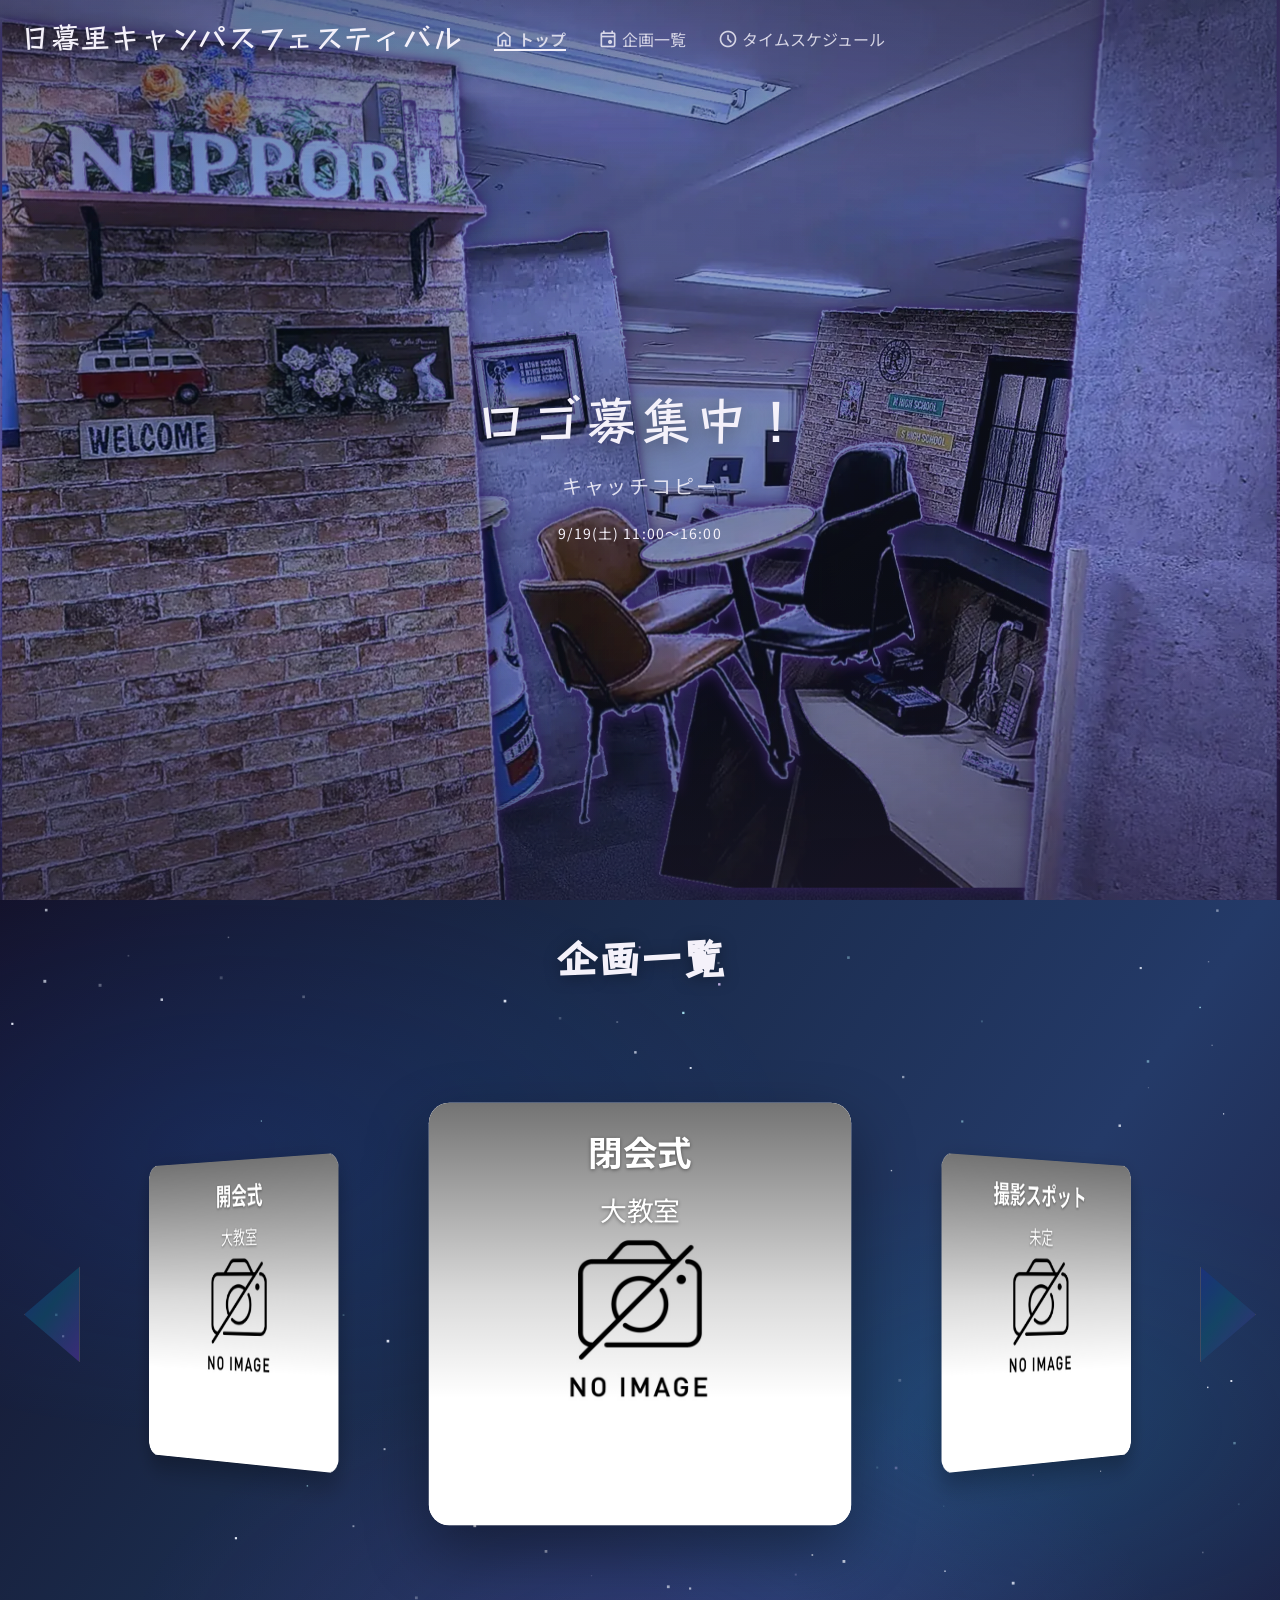
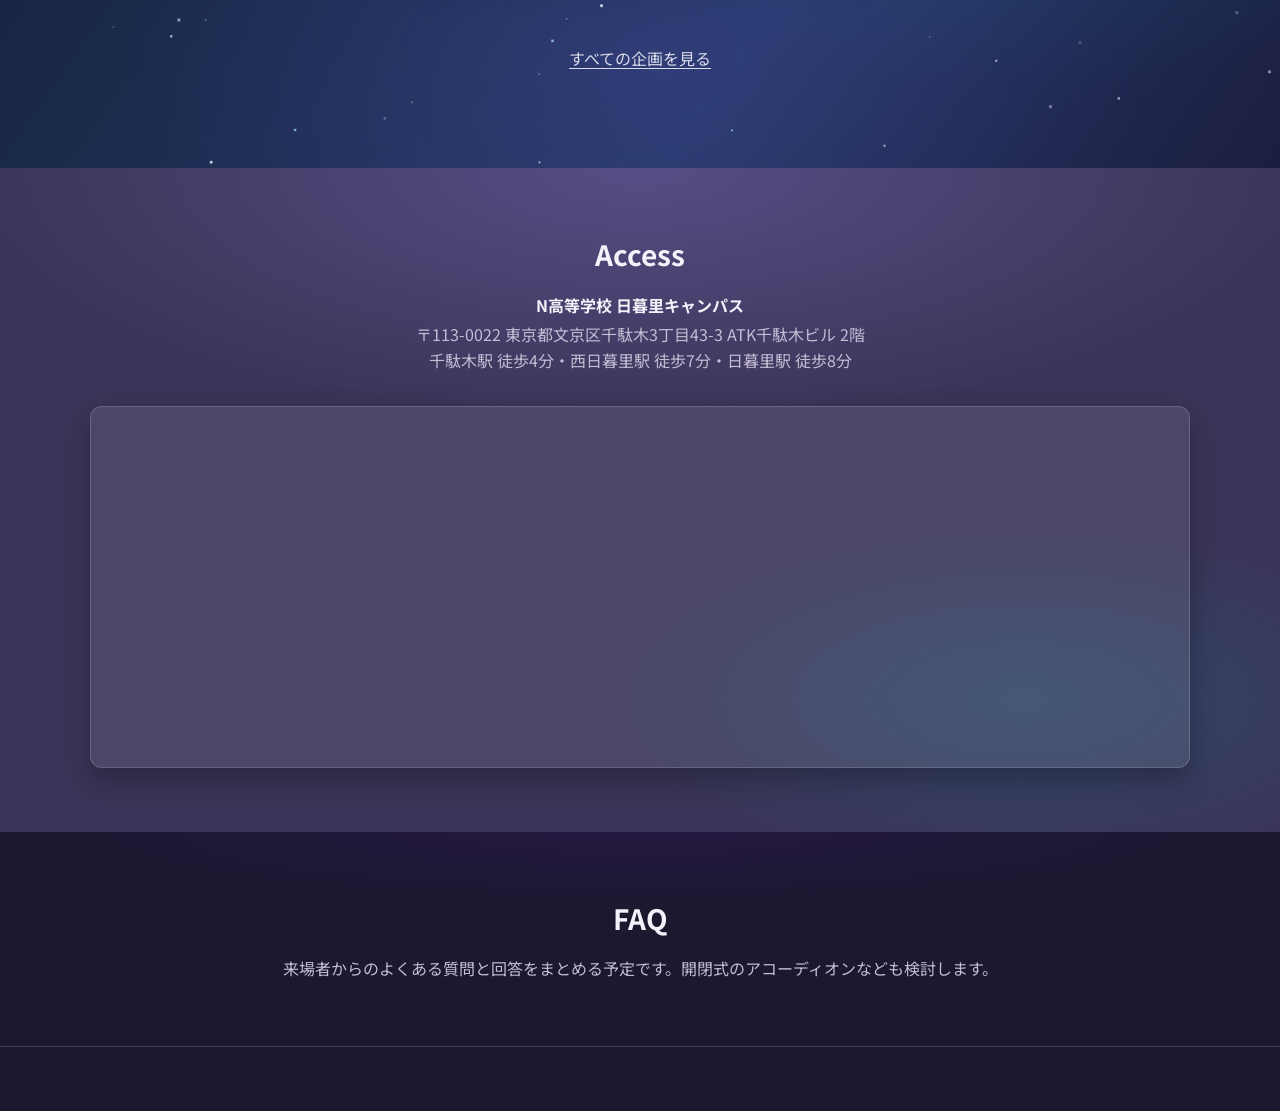
==== commit dbdaeb23: "ホーム画面の修正" ====
--- a/index.html
+++ b/index.html
@@ -3,36 +3,26 @@
 <head>
   <meta charset="UTF-8">
   <meta name="viewport" content="width=device-width, initial-scale=1.0">
-  <title>文化祭 Webサイト</title>
-  <!-- フォント（Google Fonts） -->
+  <title>日暮里キャンパスフェスティバル</title>
   <link rel="preconnect" href="https://fonts.googleapis.com">
   <link rel="preconnect" href="https://fonts.gstatic.com" crossorigin>
   <link href="https://fonts.googleapis.com/css2?family=Noto+Sans+JP:wght@400;700&family=Stick&display=swap" rel="stylesheet">
   <link href="https://fonts.googleapis.com/css2?family=Material+Symbols+Outlined:opsz,wght,FILL,GRAD@24,400,0,0&display=swap" rel="stylesheet">
-  <!-- スタイルシート -->
   <link rel="stylesheet" href="css/style.css">
 </head>
-<body>
+<body class="page-home">
 
   <!-- ========================================
-       Header
-       サイト名・メインナビ
+       Header（ヒーロー上に重ねる・仮）
        ======================================== -->
   <header class="site-header" id="header">
     <div class="container header-inner">
-      <!-- サイト名（左上） -->
-      <h1 class="site-title">日暮里キャンパスフェスティバル</h1>
-
-      <!--
-        【ナビの書き方】
-        ・下の <li> をコピーするとメニューを増やせます
-        ・href には開きたいページのファイル名を書きます
-        ・例: href="pages/events.html" → 企画一覧ページへ移動
-      -->
+      <a class="site-title" href="index.html">日暮里キャンパスフェスティバル</a>
+
       <nav class="site-nav" aria-label="メインメニュー">
         <ul class="nav-list">
           <li>
-            <a href="index.html">
+            <a href="index.html" aria-current="page">
               <span class="material-symbols-outlined" aria-hidden="true">home</span>
               トップ
             </a>
@@ -49,12 +39,6 @@
               タイムスケジュール
             </a>
           </li>
-          <!-- メニューを増やす例（コメントを外して使ってください）
-          <li><a href="#news">お知らせ</a></li>
-          <li><a href="#about">概要</a></li>
-          <li><a href="#access">アクセス</a></li>
-          <li><a href="#faq">FAQ</a></li>
-          -->
         </ul>
       </nav>
     </div>
@@ -63,151 +47,160 @@
   <main>
 
     <!-- ========================================
-         Events（企画一覧）
-         ・企画カードをコピーして増やすことができます
-         ・全一覧は pages/events.html へ
+         Hero（ファーストビュー専用・仮実装）
+         ・ブランド / キャッチ枠 / 開催情報枠 / CTA のみ
+         ・文言・写真は後から差し替え可能
+         ======================================== -->
+    <section class="hero" id="top" aria-labelledby="hero-brand">
+      <div class="hero-stage">
+        <!-- PC: class_all レイヤー / スマホ: nippori_1 静止画（CSS） -->
+        <div class="parallax-scene" data-parallax-scene></div>
+
+        <div class="hero-content">
+          <h1 id="hero-brand" class="hero-brand">ロゴ募集中！</h1>
+
+          <!-- 仮キャッチ（学校側で差し替え） -->
+          <p class="hero-catch">キャッチコピー</p>
+
+          <!-- 仮メタ（開催日・会場が決まり次第差し替え） -->
+          <p class="hero-meta">9/19(土) 11:00〜16:00</p>
+        </div>
+      </div>
+    </section>
+
+    <!-- ========================================
+         Events（第二セクション・カルーセル）
          ======================================== -->
     <section class="section events" id="events" aria-labelledby="events-heading">
-      <!--
-        企画一覧見出し＋カルーセルを一体の舞台（レイヤーパララックス背景）
-      -->
-      <div class="events-stage">
-        <!-- 分割レイヤーのパララックス背景 -->
-        <div class="parallax-scene" data-parallax-scene></div>
-
+      <div class="events-stage events-stage--panel" data-night-sky>
         <div class="events-stage-heading">
           <h2 id="events-heading">企画一覧</h2>
         </div>
 
-        <!--
-          【イベント欄の書き方】
-          1. 下の「企画カード」1つ分（<li>...</li>）をコピーする
-          2. </ul> の手前に貼り付ける
-          3. 企画名・場所などを書き換える
-
-          ※ トップでは円型 3D カルーセル表示（仮実装）
-        -->
         <div class="event-carousel" data-event-carousel>
           <button type="button" class="carousel-nav carousel-nav--prev" data-carousel-prev aria-label="前の企画"></button>
-        <ul class="event-list">
-
-          <li>
-            <a class="event-card-link" href="pages/events/kaikaisiki.html"><article class="event-card">
-              <img class="event-card-image" src="images/kaikaisiki.jpg" alt="" aria-hidden="true">
-              <div class="event-card-body">
-                <h3 class="event-name">開会式</h3>
-                <p class="event-meta">
-                  <span class="event-place">大教室</span>
-                </p>
-              </div>
-            </article></a>
-          </li>
-
-          <li>
-            <a class="event-card-link" href="pages/events/heikaisiki.html"><article class="event-card">
-              <img class="event-card-image" src="images/heikaisiki.jpg" alt="" aria-hidden="true">
-              <div class="event-card-body">
-                <h3 class="event-name">閉会式</h3>
-                <p class="event-meta">
-                  <span class="event-place">大教室</span>
-                </p>
-              </div>
-            </article></a>
-          </li>
-
-          <li>
-            <a class="event-card-link" href="pages/events/satueisupotto.html"><article class="event-card">
-              <img class="event-card-image" src="images/satueisupotto.jpg" alt="" aria-hidden="true">
-              <div class="event-card-body">
-                <h3 class="event-name">撮影スポット</h3>
-                <p class="event-meta">
-                  <span class="event-place">未定</span>
-                </p>
-              </div>
-            </article></a>
-          </li>
-
-          <li>
-            <a class="event-card-link" href="pages/events/kahoot.html"><article class="event-card">
-              <img class="event-card-image" src="images/kahoot.jpg" alt="" aria-hidden="true">
-              <div class="event-card-body">
-                <h3 class="event-name">Kahoot!</h3>
-                <p class="event-meta">
-                  <span class="event-place">大教室</span>
-                </p>
-              </div>
-            </article></a>
-          </li>
-
-          <li>
-            <a class="event-card-link" href="pages/events/bingo.html"><article class="event-card">
-              <img class="event-card-image" src="images/BINGO.jpg" alt="" aria-hidden="true">
-              <div class="event-card-body">
-                <h3 class="event-name">BINGO</h3>
-                <p class="event-meta">
-                  <span class="event-place">大教室</span>
-                </p>
-              </div>
-            </article></a>
-          </li>
-
-          <li>
-            <a class="event-card-link" href="pages/events/game.html"><article class="event-card">
-              <img class="event-card-image" src="images/game.jpg" alt="" aria-hidden="true">
-              <div class="event-card-body">
-                <h3 class="event-name">ゲーム大会</h3>
-                <p class="event-meta">
-                  <span class="event-place">大教室</span>
-                </p>
-              </div>
-            </article></a>
-          </li>
-
-          <li>
-            <a class="event-card-link" href="pages/events/vr.html"><article class="event-card">
-              <img class="event-card-image" src="images/VR.jpg" alt="" aria-hidden="true">
-              <div class="event-card-body">
-                <h3 class="event-name">VR</h3>
-                <p class="event-meta">
-                  <span class="event-place">大教室</span>
-                </p>
-              </div>
-            </article></a>
-          </li>
-
-          <li>
-            <a class="event-card-link" href="pages/events/food_3.html"><article class="event-card">
-              <img class="event-card-image" src="images/food_3.jpg" alt="" aria-hidden="true">
-              <div class="event-card-body">
-                <h3 class="event-name">飲食（週3）</h3>
-                <p class="event-meta">
-                  <span class="event-place">中教室</span>
-                </p>
-              </div>
-            </article></a>
-          </li>
-
-          <li>
-            <a class="event-card-link" href="pages/events/food_1.html"><article class="event-card">
-              <img class="event-card-image" src="images/food_1.jpg" alt="" aria-hidden="true">
-              <div class="event-card-body">
-                <h3 class="event-name">飲食（週1）</h3>
-                <p class="event-meta">
-                  <span class="event-place">中教室</span>
-                </p>
-              </div>
-            </article></a>
-          </li>
-
-        </ul>
+          <ul class="event-list">
+
+            <li>
+              <a class="event-card-link" href="pages/events/kaikaisiki.html"><article class="event-card">
+                <img class="event-card-image" src="images/kaikaisiki.jpg" alt="" aria-hidden="true">
+                <div class="event-card-body">
+                  <h3 class="event-name">開会式</h3>
+                  <p class="event-meta">
+                    <span class="event-place">大教室</span>
+                  </p>
+                </div>
+              </article></a>
+            </li>
+
+            <li>
+              <a class="event-card-link" href="pages/events/heikaisiki.html"><article class="event-card">
+                <img class="event-card-image" src="images/heikaisiki.jpg" alt="" aria-hidden="true">
+                <div class="event-card-body">
+                  <h3 class="event-name">閉会式</h3>
+                  <p class="event-meta">
+                    <span class="event-place">大教室</span>
+                  </p>
+                </div>
+              </article></a>
+            </li>
+
+            <li>
+              <a class="event-card-link" href="pages/events/satueisupotto.html"><article class="event-card">
+                <img class="event-card-image" src="images/satueisupotto.jpg" alt="" aria-hidden="true">
+                <div class="event-card-body">
+                  <h3 class="event-name">撮影スポット</h3>
+                  <p class="event-meta">
+                    <span class="event-place">未定</span>
+                  </p>
+                </div>
+              </article></a>
+            </li>
+
+            <li>
+              <a class="event-card-link" href="pages/events/kahoot.html"><article class="event-card">
+                <img class="event-card-image" src="images/kahoot.jpg" alt="" aria-hidden="true">
+                <div class="event-card-body">
+                  <h3 class="event-name">Kahoot!</h3>
+                  <p class="event-meta">
+                    <span class="event-place">大教室</span>
+                  </p>
+                </div>
+              </article></a>
+            </li>
+
+            <li>
+              <a class="event-card-link" href="pages/events/bingo.html"><article class="event-card">
+                <img class="event-card-image" src="images/BINGO.jpg" alt="" aria-hidden="true">
+                <div class="event-card-body">
+                  <h3 class="event-name">BINGO</h3>
+                  <p class="event-meta">
+                    <span class="event-place">大教室</span>
+                  </p>
+                </div>
+              </article></a>
+            </li>
+
+            <li>
+              <a class="event-card-link" href="pages/events/game.html"><article class="event-card">
+                <img class="event-card-image" src="images/game.jpg" alt="" aria-hidden="true">
+                <div class="event-card-body">
+                  <h3 class="event-name">ゲーム大会</h3>
+                  <p class="event-meta">
+                    <span class="event-place">大教室</span>
+                  </p>
+                </div>
+              </article></a>
+            </li>
+
+            <li>
+              <a class="event-card-link" href="pages/events/vr.html"><article class="event-card">
+                <img class="event-card-image" src="images/VR.jpg" alt="" aria-hidden="true">
+                <div class="event-card-body">
+                  <h3 class="event-name">VR</h3>
+                  <p class="event-meta">
+                    <span class="event-place">大教室</span>
+                  </p>
+                </div>
+              </article></a>
+            </li>
+
+            <li>
+              <a class="event-card-link" href="pages/events/food_3.html"><article class="event-card">
+                <img class="event-card-image" src="images/food_3.jpg" alt="" aria-hidden="true">
+                <div class="event-card-body">
+                  <h3 class="event-name">飲食（週3）</h3>
+                  <p class="event-meta">
+                    <span class="event-place">中教室</span>
+                  </p>
+                </div>
+              </article></a>
+            </li>
+
+            <li>
+              <a class="event-card-link" href="pages/events/food_1.html"><article class="event-card">
+                <img class="event-card-image" src="images/food_1.jpg" alt="" aria-hidden="true">
+                <div class="event-card-body">
+                  <h3 class="event-name">飲食（週1）</h3>
+                  <p class="event-meta">
+                    <span class="event-place">中教室</span>
+                  </p>
+                </div>
+              </article></a>
+            </li>
+
+          </ul>
           <button type="button" class="carousel-nav carousel-nav--next" data-carousel-next aria-label="次の企画"></button>
         </div>
+
+        <p class="events-more">
+          <a href="pages/events.html">すべての企画を見る</a>
+        </p>
       </div>
     </section>
 
     <!-- ========================================
          Access
-         会場アクセス・地図
          ======================================== -->
     <section class="section access" id="access" aria-labelledby="access-heading">
       <div class="container">
@@ -233,7 +226,6 @@
 
     <!-- ========================================
          FAQ
-         よくある質問用
          ======================================== -->
     <section class="section faq" id="faq" aria-labelledby="faq-heading">
       <div class="container">
@@ -244,17 +236,12 @@
 
   </main>
 
-  <!-- ========================================
-       Footer
-       コピーライト・リンクなど共通フッター
-       ======================================== -->
   <footer class="site-footer" id="footer">
     <div class="container">
-      <!-- フッターリンクは今後追加予定 -->
     </div>
   </footer>
 
-  <!-- JavaScript -->
+  <script src="js/starfield.js"></script>
   <script src="js/parallax-scene.js"></script>
   <script src="js/script.js"></script>
 </body>
--- a/css/style.css
+++ b/css/style.css
@@ -38,42 +38,48 @@
    ・コンテンツ幅を広げたい → --content-width を 1100px などに変更
    ---------------------------------------- */
 :root {
-  /* 色（#のあとは RGB を16進数で指定） */
-  --color-text: #222222;       /* 本文・見出しの基本色 */
-  --color-background: #ffffff; /* ページ全体の背景色 */
-  --color-muted: #666666;      /* 補足文など、少し薄く見せたい色 */
-  --color-border: #e0e0e0;     /* 線・枠線の色 */
-  --color-link-hover: #4fc3f7; /* リンクにマウスを乗せたときの水色 */
-
-  /* アンビエント・グラデーション（Access 背景）
-     原色はアクセント。実際の背景は白寄せで可読性を優先 */
+  /* 暗色ガラスUI（Quiet Magic Classroom）※下地は黒すぎず、少し明るめ */
+  --color-text: #f4f1fa;           /* 本文・見出し */
+  --color-background: #1c1830;     /* ページ下地 */
+  --color-muted: #c4bdd4;          /* 補足文 */
+  --color-border: rgba(255, 255, 255, 0.16); /* 細い光縁 */
+  --color-link-hover: #5eead4;     /* ホバー・アクセント */
+
+  --color-surface: rgba(255, 255, 255, 0.09); /* ガラス面 */
+  --color-surface-strong: rgba(255, 255, 255, 0.14);
+  --color-panel: #242038;          /* セクションパネル */
+  --color-ink: 32, 28, 48;         /* オーバーレイ・ヘッダー用 RGB */
+
   --grad-blue: #2563eb;
   --grad-cyan: #06b6d4;
   --grad-violet: #8b5cf6;
-  /* soft 系は原色を白に混ぜた色（約20%相当＝以前の約2倍の濃さ） */
-  --grad-soft-blue: #c9d9fb;   /* blue 寄り */
-  --grad-soft-cyan: #c2eef6;   /* cyan 寄り */
-  --grad-soft-violet: #d9ccfb; /* violet 寄り */
-  --grad-soft-white: #f4f7fb;
-  --ambient-duration: 18s;     /* 1周の目安（15〜20秒） */
-  /* Access / 企画一覧見出し帯で共通の流れるグラデ */
+  --ambient-duration: 18s;
+  /* 暗色基調の動的グラデーション（夜空用・企画一覧） */
   --ambient-gradient-image: linear-gradient(
     125deg,
-    var(--grad-soft-blue) 0%,
-    var(--grad-soft-white) 18%,
-    var(--grad-soft-cyan) 36%,
-    var(--grad-soft-white) 52%,
-    var(--grad-soft-violet) 70%,
-    var(--grad-soft-white) 86%,
-    var(--grad-soft-blue) 100%
+    #14122a 0%,
+    #1a2a4a 12%,
+    #243a68 24%,
+    #1a1838 38%,
+    #2a2458 52%,
+    #3a2870 66%,
+    #1e3558 80%,
+    #16122e 100%
   );
+  /* 小さいUI用のアクセント面 */
+  --accent-gradient-image: linear-gradient(
+    125deg,
+    rgba(37, 99, 235, 0.55) 0%,
+    rgba(6, 182, 212, 0.4) 45%,
+    rgba(139, 92, 246, 0.55) 100%
+  );
 
   /* 余白・レイアウト（小さい → 大きい） */
-  --spacing-xs: 0.5rem;  /* ごく狭い隙間 */
-  --spacing-sm: 1rem;    /* 小さめの余白 */
-  --spacing-md: 2rem;    /* 普通の余白 */
-  --spacing-lg: 4rem;    /* セクション同士など大きめの余白 */
-  --content-width: 960px; /* 本文エリアの最大幅 */
+  --spacing-xs: 0.5rem;
+  --spacing-sm: 1rem;
+  --spacing-md: 2rem;
+  --spacing-lg: 4rem;
+  --content-width: 960px;
 }
 
 
@@ -94,15 +100,14 @@
 }
 
 body {
-  margin: 0; /* ブラウザ標準の外側余白を消す */
-  font-family: "Noto Sans JP", sans-serif; /* Google Fonts で読み込み */
-  font-size: 16px;         /* 基本の文字サイズ */
-  line-height: 1.6;        /* 行間。大きくすると読みやすい */
+  margin: 0;
+  font-family: "Noto Sans JP", sans-serif;
+  font-size: 16px;
+  line-height: 1.6;
   color: var(--color-text);
-  background-color: #ffffff;
+  background-color: var(--color-background);
   min-height: 100vh;
-  overflow-x: clip; /* 横スクロール防止（3Dカルーセルのはみ出し対策） */
-  /* 固定ヘッダー分の上余白（JS で実測値を入れる） */
+  overflow-x: clip;
   padding-top: var(--header-offset, 5rem);
 }
 
@@ -194,7 +199,6 @@
    ・flex-wrap: wrap …… 画面が狭いとき折り返す
    ---------------------------------------- */
 .site-header {
-  /* 縦スクロールしても常に上部に表示 */
   position: fixed;
   top: 0;
   left: 0;
@@ -204,18 +208,19 @@
   align-items: center;
   padding-block: 1.3rem;
   padding-inline: 1rem;
-  border-bottom: 1px solid var(--color-border);
-  background-color: #ffffff;
+  border-bottom: 1px solid transparent;
+  background-color: rgba(var(--color-ink), 0.52);
+  backdrop-filter: blur(12px);
+  -webkit-backdrop-filter: blur(12px);
   font-family: "Noto Sans JP", sans-serif;
-  transition: background-color 0.25s ease, border-bottom-color 0.25s ease, backdrop-filter 0.25s ease;
-}
-
-/* スクロール中: 背景だけ少し透過（文字はそのまま読める） */
+  color: var(--color-text);
+  transition: background-color 0.25s ease, border-bottom-color 0.25s ease;
+}
+
+/* スクロール中: ガラスを少し濃くして可読性を確保 */
 .site-header.is-scrolled {
-  background-color: rgba(255, 255, 255, 0.72);
-  border-bottom-color: rgba(224, 224, 224, 0.65);
-  backdrop-filter: blur(8px);
-  -webkit-backdrop-filter: blur(8px);
+  background-color: rgba(var(--color-ink), 0.78);
+  border-bottom-color: var(--color-border);
 }
 
 /*
@@ -251,14 +256,13 @@
   display: flex;
   align-items: center;
   font-family: "Stick", "Noto Sans JP", sans-serif;
-}
-
-/* サイト名（リンクなし） */
-.site-title a {
   text-decoration: none;
-  line-height: 1;
-  display: inline-flex;
-  align-items: center;
+  color: inherit;
+}
+
+/* サイト名リンク */
+.site-title:hover {
+  color: inherit;
 }
 
 /* 今見ているページのナビ（目印） */
@@ -291,11 +295,11 @@
 .nav-list a {
   display: inline-flex;
   align-items: center;
-  gap: 0.25rem; /* アイコンと文字の間 */
+  gap: 0.25rem;
   text-decoration: none;
-  border-bottom: 2px solid transparent; /* ホバー用の下線スペースを確保 */
+  border-bottom: 2px solid transparent;
   line-height: 1;
-  color: #696969; /* dimgray（アイコン・文字） */
+  color: rgba(244, 241, 250, 0.82);
 }
 
 /* Material Symbols（ナビ横のアイコン） */
@@ -338,35 +342,126 @@
 
 
 /* ----------------------------------------
-   Hero
-   -----------------------------------------
-   【よくあるカスタム例】
-   ・背景色を付ける     → background-color: #f5f5f5;
-   ・文字を中央寄せ     → text-align: center;
-   ・上下の余白を変える → padding-block: 6rem;
-   ・背景画像を入れる例:
-     background-image: url("../images/hero.jpg");
-     background-size: cover;
-     background-position: center;
+   トップ / 企画一覧（キーアート上）
+   ・ヘッダーを背景に重ねる（初期は透明、スクロールでガラス）
+   ---------------------------------------- */
+.page-home,
+.page-events {
+  padding-top: 0;
+}
+
+.page-home .site-header,
+.page-events .site-header {
+  background-color: transparent;
+  border-bottom-color: transparent;
+  backdrop-filter: none;
+  -webkit-backdrop-filter: none;
+}
+
+.page-home .site-header.is-scrolled,
+.page-events .site-header.is-scrolled {
+  background-color: rgba(var(--color-ink), 0.78);
+  border-bottom-color: var(--color-border);
+  backdrop-filter: blur(12px);
+  -webkit-backdrop-filter: blur(12px);
+}
+
+/* 企画一覧ページ: 見出しがヘッダーに隠れないよう上余白 */
+.page-events .events-stage--list > .events-stage-heading {
+  padding-top: calc(var(--header-offset, 5rem) + var(--spacing-md));
+}
+
+/* ----------------------------------------
+   Hero（ファーストビュー専用・仮実装）
+   ・ブランド / キャッチ枠 / メタ / CTA のみ
+   ・キーアートはフルブリード
    ---------------------------------------- */
 .hero {
-  text-align: center; /* Topic など見出し・本文を中央揃え */
-}
-
-
-/* ----------------------------------------
-   News
-   ---------------------------------------- */
-.news {
-  /* お知らせリストのスタイルは今後追加 */
-}
-
-
-/* ----------------------------------------
-   About
-   ---------------------------------------- */
-.about {
-  /* 概要・テーマ紹介のスタイルは今後追加 */
+  position: relative;
+  margin: 0;
+  padding: 0;
+  text-align: center;
+}
+
+.hero-stage {
+  position: relative;
+  isolation: isolate;
+  overflow: hidden;
+  width: 100%;
+  min-height: 100svh;
+  display: flex;
+  flex-direction: column;
+  align-items: center;
+  justify-content: center;
+  background-color: var(--color-background);
+}
+
+.hero-stage > .parallax-scene {
+  position: absolute;
+  inset: 0;
+  z-index: 0;
+}
+
+/* 可読性用の薄い暗幕（中央テキスト帯） */
+.hero-stage::before {
+  content: "";
+  position: absolute;
+  inset: 0;
+  z-index: 1;
+  pointer-events: none;
+  background:
+    radial-gradient(
+      ellipse 70% 55% at 50% 48%,
+      rgba(var(--color-ink), 0.42) 0%,
+      rgba(var(--color-ink), 0.14) 55%,
+      rgba(var(--color-ink), 0.32) 100%
+    ),
+    linear-gradient(
+      to bottom,
+      rgba(var(--color-ink), 0.28) 0%,
+      transparent 28%,
+      transparent 62%,
+      rgba(var(--color-ink), 0.4) 100%
+    );
+}
+
+.hero-content {
+  position: relative;
+  z-index: 2;
+  width: min(100% - 2.5rem, 40rem);
+  margin-inline: auto;
+  padding-block: calc(var(--header-offset, 5rem) + 2rem) 5rem;
+  display: flex;
+  flex-direction: column;
+  align-items: center;
+  gap: 1.25rem;
+}
+
+.hero-brand {
+  margin: 0;
+  max-width: 18em;
+  font-family: "Stick", "Noto Sans JP", sans-serif;
+  font-size: clamp(1.75rem, 5.2vw, 3.25rem);
+  font-weight: 400;
+  line-height: 1.25;
+  letter-spacing: 0.06em;
+  color: #f4f1fa;
+  text-shadow: 0 2px 24px rgba(0, 0, 0, 0.45);
+}
+
+.hero-catch {
+  margin: 0;
+  font-size: clamp(1rem, 2.4vw, 1.25rem);
+  font-weight: 400;
+  letter-spacing: 0.12em;
+  color: rgba(244, 241, 250, 0.88);
+}
+
+.hero-meta {
+  margin: 0;
+  font-size: 0.875rem;
+  letter-spacing: 0.08em;
+  color: #f4f1fa;
 }
 
 
@@ -412,11 +507,118 @@
   isolation: isolate;
   overflow: hidden;
   width: 100%;
-  background-color: #1a1430; /* 青紫テーマの下地 */
+  background-color: var(--color-panel); /* 青紫テーマの下地 */
+}
+
+/* トップ第二セクション: 夜空グラデ＋星 Canvas */
+.events-stage--panel {
+  background-color: #14122a;
+  background-image: var(--ambient-gradient-image);
+  background-size: 280% 280%;
+  background-repeat: no-repeat;
+  animation: ambient-gradient-flow var(--ambient-duration) ease infinite;
+  padding-bottom: var(--spacing-md);
+}
+
+/* 柔らかい光のレイヤー（グラデの上・星の下） */
+.events-stage--panel::after {
+  content: "";
+  position: absolute;
+  inset: -4%;
+  z-index: 1;
+  pointer-events: none;
+  background:
+    radial-gradient(ellipse 60% 45% at 20% 30%, rgba(37, 99, 235, 0.16), transparent 70%),
+    radial-gradient(ellipse 50% 40% at 78% 60%, rgba(6, 182, 212, 0.12), transparent 70%),
+    radial-gradient(ellipse 55% 45% at 50% 85%, rgba(139, 92, 246, 0.14), transparent 70%);
+  opacity: 0.9;
+  animation: night-soft-light 22s ease-in-out infinite;
+}
+
+@keyframes night-soft-light {
+  0%,
+  100% {
+    opacity: 0.82;
+    transform: translate3d(0, 0, 0);
+  }
+  50% {
+    opacity: 1;
+    transform: translate3d(1.2%, -0.8%, 0);
+  }
+}
+
+.night-sky {
+  position: absolute;
+  inset: 0;
+  z-index: 2;
+  width: 100%;
+  height: 100%;
+  pointer-events: none;
+  display: block;
+}
+
+@keyframes ambient-gradient-flow {
+  0% {
+    background-position: 0% 40%;
+  }
+  50% {
+    background-position: 100% 60%;
+  }
+  100% {
+    background-position: 0% 40%;
+  }
+}
+
+@media (prefers-reduced-motion: reduce) {
+  .events-stage--panel {
+    animation: none;
+    background-position: 40% 50%;
+  }
+
+  .events-stage--panel::after {
+    animation: none;
+    opacity: 0.9;
+    transform: none;
+  }
+}
+
+.events-stage--panel .events-stage-heading h2 {
+  color: var(--color-text);
+}
+
+.events-more {
+  position: relative;
+  z-index: 3;
+  margin: 0;
+  padding: var(--spacing-md) var(--spacing-sm) var(--spacing-lg);
+  text-align: center;
+}
+
+.events-more a {
+  color: rgba(244, 241, 250, 0.88);
+  text-decoration: underline;
+  text-underline-offset: 0.2em;
+}
+
+.events-more a:hover {
+  color: #5eead4;
+}
+
+/*
+  企画一覧ページ: 背景をセクション全体に広げ、余白が出ないようにする。
+  （sticky だと下端に下地色のあまりが出やすい）
+*/
+.events-stage--list > .parallax-scene {
+  position: absolute;
+  inset: 0;
+  height: auto;
+  margin-bottom: 0;
 }
 
 /* ----------------------------------------
    パララックス舞台（class_all レイヤー）
+   ・配置は初期化時に固定し、実行中は transform / opacity のみ更新
+   ・CSS animation は使わず、1本の JS ループで同期
    ---------------------------------------- */
 .parallax-scene {
   position: absolute;
@@ -424,61 +626,84 @@
   z-index: 0;
   overflow: hidden;
   pointer-events: none;
+  contain: layout paint;
 }
 
 .parallax-scene__world {
   position: absolute;
   transform-origin: center center;
+  contain: layout style;
+}
+
+/* 位置・浮遊用ラッパー（transform のみ動かす） */
+.parallax-scene__slot {
+  position: absolute;
+  line-height: 0;
+  transform: translateZ(0);
+}
+
+.parallax-scene.is-active .parallax-scene__slot.is-animated,
+.parallax-scene.is-active .parallax-scene__slot.is-background {
+  will-change: transform;
+}
+
+.parallax-scene__slot.is-background {
+  left: 0 !important;
+  top: 0 !important;
+  width: 100% !important;
+  height: 100%;
 }
 
 .parallax-scene__layer {
-  position: absolute;
+  position: relative;
+  width: 100%;
   height: auto;
   max-width: none;
   display: block;
   pointer-events: none;
   user-select: none;
-  transform-origin: center center;
-  backface-visibility: hidden;
-  /* 紫縁取り（軽量・1本）※元2pxの2倍 */
-  filter: drop-shadow(0 0 4px rgba(139, 92, 246, 0.85));
-}
-
-.parallax-scene__layer.is-floating {
-  animation: parallax-layer-float var(--float-dur, 6s) ease-in-out var(--float-delay, 0s) infinite;
+  /* 濃い紫の縁取り + 奥行き。多段 filter を2段に抑えて合成負荷を削減 */
+  filter:
+    drop-shadow(0 0 5px rgba(76, 29, 149, 0.95))
+    drop-shadow(4px 12px 18px rgba(10, 6, 28, 0.42));
+}
+
+/* 奥（後ろの壁）: 薄い影で遠ざける */
+.parallax-scene__layer[data-depth="mid-back"] {
+  filter:
+    drop-shadow(0 0 4px rgba(76, 29, 149, 0.82))
+    drop-shadow(2px 7px 11px rgba(10, 6, 28, 0.26));
+}
+
+/* 壁: 中程度の影 */
+.parallax-scene__layer[data-depth="wall"] {
+  filter:
+    drop-shadow(0 0 5px rgba(76, 29, 149, 0.95))
+    drop-shadow(4px 12px 18px rgba(10, 6, 28, 0.42));
+}
+
+/* 缶など中間手前: 少し強め */
+.parallax-scene__layer[data-depth="mid-front"] {
+  filter:
+    drop-shadow(0 0 6px rgba(76, 29, 149, 1))
+    drop-shadow(5px 14px 20px rgba(8, 4, 24, 0.5));
+}
+
+/* 手前テーブル: いちばん濃い落ち影で手前感を出す */
+.parallax-scene__layer[data-depth="foreground"] {
+  filter:
+    drop-shadow(0 0 7px rgba(76, 29, 149, 1))
+    drop-shadow(6px 18px 24px rgba(8, 4, 22, 0.58));
 }
 
 .parallax-scene__layer.is-background {
-  left: 0 !important;
-  top: 0 !important;
-  width: 100% !important;
+  width: 100%;
   height: 100%;
   object-fit: cover;
   filter: none;
-  animation: parallax-layer-breath var(--breath-dur, 11s) ease-in-out infinite;
-}
-
-@keyframes parallax-layer-float {
-  0%,
-  100% {
-    transform: translate3d(0, 0, 0);
-  }
-  50% {
-    transform: translate3d(0, calc(var(--float-amp, 18px) * -1), 0);
-  }
-}
-
-@keyframes parallax-layer-breath {
-  0%,
-  100% {
-    transform: scale(1);
-  }
-  50% {
-    transform: scale(1.045);
-  }
-}
-
-/* Access 同系の光（1枚だけ・負荷低め） */
+}
+
+/* Access 同系の光。背景位置は動かさず、transform のみ JS で更新 */
 .parallax-scene__glow {
   position: absolute;
   inset: 0;
@@ -490,25 +715,23 @@
     rgba(6, 182, 212, 0.1) 40%,
     rgba(139, 92, 246, 0.22) 100%
   );
-  background-size: 200% 200%;
-  animation: ambient-gradient-flow 22s ease infinite;
-  mix-blend-mode: soft-light;
-  opacity: 0.75;
-}
-
-.parallax-scene.is-paused .parallax-scene__layer,
-.parallax-scene.is-paused .parallax-scene__glow,
-.parallax-scene.is-paused .parallax-scene__particle {
-  animation-play-state: paused;
-}
-
-/* ぼんやりパーティクル（少量・CSS のみ） */
+  opacity: 0.42;
+  contain: strict;
+  transform: translate3d(0, 0, 0) scale(1.08);
+}
+
+.parallax-scene.is-active .parallax-scene__glow {
+  will-change: transform;
+}
+
+/* ぼんやりパーティクル（blur なし・グラデで柔らかく見せる） */
 .parallax-scene__particles {
   position: absolute;
   inset: 0;
   z-index: 21;
   pointer-events: none;
   overflow: hidden;
+  contain: strict;
 }
 
 .parallax-scene__particle {
@@ -521,43 +744,19 @@
   border-radius: 50%;
   background: radial-gradient(
     circle,
-    rgba(186, 230, 253, 0.9) 0%,
-    rgba(196, 181, 253, 0.45) 45%,
-    rgba(139, 92, 246, 0) 72%
+    rgba(186, 230, 253, 0.85) 0%,
+    rgba(196, 181, 253, 0.4) 40%,
+    rgba(139, 92, 246, 0) 70%
   );
-  opacity: var(--p-opacity, 0.28);
-  filter: blur(1.5px);
-  animation: parallax-particle-rise var(--p-dur, 18s) linear var(--p-delay, 0s) infinite;
-  will-change: transform, opacity;
-}
-
-@keyframes parallax-particle-rise {
-  0% {
-    transform: translate3d(0, 0, 0) scale(0.7);
-    opacity: 0;
-  }
-  12% {
-    opacity: var(--p-opacity, 0.28);
-  }
-  70% {
-    opacity: var(--p-opacity, 0.28);
-  }
-  100% {
-    transform: translate3d(var(--p-drift, 10px), -110vh, 0) scale(1.15);
-    opacity: 0;
-  }
-}
-
-@media (prefers-reduced-motion: reduce) {
-  .parallax-scene__layer.is-floating,
-  .parallax-scene__layer.is-background,
-  .parallax-scene__glow,
-  .parallax-scene__particle {
-    animation: none !important;
-  }
-}
-
-/* 半透明オーバーレイ（全体・可読性） */
+  opacity: 0;
+  transform: translate3d(0, 0, 0) scale(0.7);
+}
+
+.parallax-scene.is-active .parallax-scene__particle {
+  will-change: transform;
+}
+
+/* 半透明オーバーレイ（全体・可読性・暗色） */
 .events-stage::before {
   content: "";
   position: absolute;
@@ -566,13 +765,33 @@
   pointer-events: none;
   background: linear-gradient(
     160deg,
-    rgba(255, 255, 255, 0.28) 0%,
-    rgba(148, 163, 184, 0.18) 45%,
-    rgba(71, 85, 105, 0.22) 100%
+    rgba(var(--color-ink), 0.22) 0%,
+    rgba(var(--color-ink), 0.08) 45%,
+    rgba(var(--color-ink), 0.3) 100%
   );
 }
 
-.events-stage > *:not(.parallax-scene) {
+/* 企画一覧ページ: 背景を少し暗くし文字の視認性を確保 */
+.events-stage--list::before {
+  background:
+    linear-gradient(
+      180deg,
+      rgba(var(--color-ink), 0.48) 0%,
+      rgba(var(--color-ink), 0.38) 40%,
+      rgba(var(--color-ink), 0.55) 100%
+    ),
+    radial-gradient(
+      ellipse 70% 50% at 50% 35%,
+      rgba(18, 16, 28, 0.2) 0%,
+      rgba(18, 16, 28, 0.45) 100%
+    );
+}
+
+.events-stage--panel::before {
+  display: none;
+}
+
+.events-stage > *:not(.parallax-scene):not(.night-sky) {
   position: relative;
   z-index: 3;
 }
@@ -588,7 +807,7 @@
   line-height: 1.2;
   font-family: "Stick", "Noto Sans JP", sans-serif;
   color: var(--color-text);
-  text-shadow: 0 1px 2px rgba(255, 255, 255, 0.7);
+  text-shadow: 0 2px 16px rgba(0, 0, 0, 0.35);
 }
 
 .event-list {
@@ -600,8 +819,19 @@
 }
 
 /* 企画一覧ページのみ横2列（カルーセル内の .event-list は除外） */
-.events > .container > .event-list {
+.events-stage > .container > .event-list {
   grid-template-columns: 1fr 1fr;
+}
+
+.events-stage > .container {
+  padding-bottom: var(--spacing-lg);
+}
+
+.events-stage > .container > p {
+  margin: 0 0 var(--spacing-md);
+  text-align: center;
+  color: var(--color-muted);
+  text-shadow: none;
 }
 
 /* ----------------------------------------
@@ -640,15 +870,16 @@
   width: clamp(36px, 7vw, 56px);
   height: clamp(64px, 14vw, 96px);
   padding: 0;
-  border: none;
+  border: 1px solid var(--color-border);
   cursor: pointer;
   transform: translateY(-50%);
-  background-color: rgba(255, 255, 255, 0.88);
-  background-image: var(--ambient-gradient-image);
-  background-size: 280% 280%;
+  background-color: rgba(var(--color-ink), 0.52);
+  background-image: var(--accent-gradient-image);
+  background-size: 100% 100%;
+  background-position: center;
   background-repeat: no-repeat;
-  animation: ambient-gradient-flow var(--ambient-duration) ease infinite;
-  box-shadow: 0 6px 20px rgba(0, 0, 0, 0.22);
+  background-blend-mode: soft-light;
+  box-shadow: 0 8px 24px rgba(0, 0, 0, 0.35);
   transition: transform 0.2s ease, filter 0.2s ease, opacity 0.2s ease;
 }
 
@@ -675,13 +906,6 @@
 .carousel-nav:focus-visible {
   outline: 3px solid var(--grad-blue);
   outline-offset: 4px;
-}
-
-@media (prefers-reduced-motion: reduce) {
-  .carousel-nav {
-    animation: none;
-    background-position: 40% 50%;
-  }
 }
 
 .event-carousel .event-list {
@@ -730,26 +954,20 @@
   border: none;
   border-radius: 16px;
   background-color: #ffffff;
-  transition: transform 0.35s ease, box-shadow 0.35s ease;
+  transition: transform 0.35s ease;
   transform-origin: center center;
   -webkit-backface-visibility: hidden;
   backface-visibility: hidden;
   padding: 0;
   /* 背景写真の上でも輪郭が分かるよう、影を強めに */
-  box-shadow:
-    0 4px 8px rgba(0, 0, 0, 0.18),
-    0 14px 36px rgba(0, 0, 0, 0.32),
-    0 0 0 1px rgba(0, 0, 0, 0.08);
+  box-shadow: 0 12px 30px rgba(0, 0, 0, 0.3);
 }
 
 /* 正面カード */
 .event-carousel .event-card.is-active {
   transform: scale(1.28);
   z-index: 2;
-  box-shadow:
-    0 8px 16px rgba(0, 0, 0, 0.22),
-    0 24px 56px rgba(0, 0, 0, 0.4),
-    0 0 0 1px rgba(0, 0, 0, 0.1);
+  box-shadow: 0 20px 48px rgba(0, 0, 0, 0.4);
 }
 
 /* 正面カードにホバー中だけ少し上へ */
@@ -762,10 +980,111 @@
 }
 
 @media (max-width: 767px) {
+  /*
+    スマホ: 動くレイヤー背景を廃止し、キーアート静止画をカバー表示
+  */
+  .hero-stage {
+    background-color: var(--color-background);
+    background-image: url("../images/nippori_1.webp");
+    background-size: cover;
+    background-position: center 42%;
+    background-repeat: no-repeat;
+  }
+
+  .events-stage {
+    background-color: var(--color-panel);
+    background-image: url("../images/nippori_1.webp");
+    background-size: cover;
+    background-position: center;
+    background-repeat: no-repeat;
+  }
+
+  .events-stage--panel {
+    background-color: #14122a;
+    background-image: var(--ambient-gradient-image);
+    background-size: 280% 280%;
+    background-repeat: no-repeat;
+    animation: ambient-gradient-flow var(--ambient-duration) ease infinite;
+  }
+
+  /* 企画一覧ページ: 余白を減らすため少し拡大してカバー */
+  .events-stage--list {
+    background-image: url("../images/nippori_1.webp");
+    background-size: 128%;
+    background-position: center 42%;
+    background-repeat: no-repeat;
+  }
+
+  .parallax-scene {
+    display: none !important;
+  }
+
+  .hero-content {
+    gap: 1rem;
+    padding-block: calc(var(--header-offset, 5rem) + 1.5rem) 4rem;
+  }
+
+  /* 企画一覧ページ: 2列は窮屈なので1列に */
+  .events-stage > .container > .event-list {
+    grid-template-columns: 1fr;
+    gap: var(--spacing-md);
+  }
+
+  .events-stage-heading {
+    padding-block: 0.75rem;
+  }
+
+  .events-stage-heading h2 {
+    font-size: 1.5rem;
+  }
+
   .event-carousel {
-    --carousel-card: 240px; /* 元160pxの1.5倍 */
-    height: min(480px, 95vw);
-    perspective: 1200px;
+    --carousel-card: 168px;
+    height: min(360px, 92vw);
+    perspective: 900px;
+    perspective-origin: 50% 42%;
+  }
+
+  .event-carousel .event-card {
+    min-height: 0;
+  }
+
+  .event-carousel .event-card.is-active {
+    transform: scale(1.1);
+  }
+
+  .event-carousel .event-card-link:hover .event-card.is-active {
+    transform: scale(1.1) translateY(-6px);
+  }
+
+  .carousel-nav {
+    width: 28px;
+    height: 48px;
+  }
+
+  .carousel-nav--prev {
+    left: 0.35rem;
+  }
+
+  .carousel-nav--next {
+    right: 0.35rem;
+  }
+
+  .site-title {
+    font-size: clamp(1.05rem, 4.6vw, 1.25rem);
+    line-height: 1.25;
+  }
+
+  .nav-list {
+    gap: 0.55rem;
+  }
+
+  .nav-list a {
+    font-size: 0.8125rem;
+  }
+
+  .nav-list .material-symbols-outlined {
+    font-size: 1.1em;
   }
 }
 
@@ -795,11 +1114,6 @@
 
 .event-detail-back a {
   text-decoration: underline;
-}
-
-.event-detail-place {
-  margin: 0 0 var(--spacing-md);
-  color: var(--color-muted);
 }
 
 /* 画像（左）+ 説明（右） */
@@ -817,6 +1131,8 @@
   object-fit: cover;
   border-radius: 16px;
   margin: 0;
+  border: 1px solid var(--color-border);
+  box-shadow: 0 12px 28px rgba(0, 0, 0, 0.28);
 }
 
 .event-detail-body {
@@ -845,11 +1161,13 @@
   overflow: hidden;
   padding: 0;
   border: 1px solid var(--color-border);
-  border-radius: 16px; /* 角を丸く */
+  border-radius: 16px;
   min-height: 220px;
   display: flex;
   flex-direction: column;
-  justify-content: flex-start; /* 文字は上から */
+  justify-content: flex-start;
+  background-color: var(--color-surface);
+  box-shadow: 0 12px 28px rgba(0, 0, 0, 0.28);
 }
 
 /* カード全面の画像 */
@@ -925,10 +1243,6 @@
    ・text-align: left / center / right …… セル内の左右位置
    ・vertical-align: top / middle / bottom …… セル内の上下位置
    ---------------------------------------- */
-.timetable {
-  /* スケジュール全体の装飾は今後追加 */
-}
-
 .timetable-day {
   margin: var(--spacing-md) 0 var(--spacing-sm);
   font-size: 1.125rem;
@@ -937,31 +1251,37 @@
 /* 画面が狭くても表を横スクロールできるようにする */
 .table-wrap {
   overflow-x: auto;
+  border: 1px solid var(--color-border);
+  border-radius: 12px;
+  background-color: var(--color-surface);
 }
 
 .timetable-table {
   width: 100%;
-  border-collapse: collapse; /* セルの枠線を重ねてきれいに見せる */
-  min-width: 480px; /* 狭い画面でも列がつぶれにくくする */
+  border-collapse: collapse;
+  min-width: 480px;
 }
 
 .timetable-table th,
 .timetable-table td {
   padding: var(--spacing-xs) var(--spacing-sm);
   border: 1px solid var(--color-border);
-  text-align: left;      /* 左右: 左寄せ（center / right に変更可） */
-  vertical-align: top;   /* 上下: 上寄せ（middle などに変更可） */
+  text-align: left;
+  vertical-align: top;
+  background-color: transparent;
 }
 
 .timetable-table th {
-  background-color: #ffffff;
+  background-color: var(--color-surface-strong);
   font-weight: 600;
+  color: var(--color-text);
 }
 
 
 /* ----------------------------------------
-   Access
-   ・青・水色・紫のアンビエント・グラデーション背景
+   Access / FAQ（暗色ガラス・同世界）
+   ・Access: 静かな単色＋弱い光（実用・安心）
+   ・企画一覧の動的グラデと差別化
    ---------------------------------------- */
 .access {
   position: relative;
@@ -969,51 +1289,35 @@
   overflow: hidden;
   text-align: center;
   font-family: "Noto Sans JP", sans-serif;
-
-  background-color: var(--grad-soft-white);
-  background-image: var(--ambient-gradient-image);
-  background-size: 280% 280%;
-  background-repeat: no-repeat;
-  animation: ambient-gradient-flow var(--ambient-duration) ease infinite;
-}
-
-/* 文字・地図の視認性用の薄い白ベール */
-.access::before {
-  content: "";
-  position: absolute;
-  inset: 0;
-  z-index: 0;
-  pointer-events: none;
-  background: linear-gradient(
-    to bottom,
-    rgba(255, 255, 255, 0.22),
-    rgba(255, 255, 255, 0.1) 40%,
-    rgba(255, 255, 255, 0.22)
-  );
-}
-
-.access > * {
+  background-color: #3a3558;
+  background-image:
+    radial-gradient(
+      ellipse 75% 55% at 50% 0%,
+      rgba(167, 139, 250, 0.28) 0%,
+      transparent 70%
+    ),
+    radial-gradient(
+      ellipse 50% 40% at 80% 80%,
+      rgba(6, 182, 212, 0.14) 0%,
+      transparent 65%
+    );
+}
+
+.faq {
+  position: relative;
+  isolation: isolate;
+  overflow: hidden;
+  text-align: center;
+  font-family: "Noto Sans JP", sans-serif;
+  background-color: var(--color-background);
+  background-image:
+    radial-gradient(ellipse 70% 50% at 50% 0%, rgba(76, 29, 149, 0.16), transparent 70%);
+}
+
+.access > *,
+.faq > * {
   position: relative;
   z-index: 1;
-}
-
-@keyframes ambient-gradient-flow {
-  0% {
-    background-position: 0% 40%;
-  }
-  50% {
-    background-position: 100% 60%;
-  }
-  100% {
-    background-position: 0% 40%;
-  }
-}
-
-@media (prefers-reduced-motion: reduce) {
-  .access {
-    animation: none;
-    background-position: 40% 50%;
-  }
 }
 
 .access .access-name {
@@ -1037,6 +1341,8 @@
   overflow: hidden;
   border-radius: 12px;
   border: 1px solid var(--color-border);
+  background-color: var(--color-surface);
+  box-shadow: 0 12px 28px rgba(0, 0, 0, 0.28);
 }
 
 .access-map iframe {
@@ -1047,24 +1353,14 @@
 
 
 /* ----------------------------------------
-   FAQ
-   ---------------------------------------- */
-.faq {
-  /* アコーディオン等のスタイルは今後追加 */
-}
-
-
-/* ----------------------------------------
    Footer
-   -----------------------------------------
-   文字を中央にしたい例:
-   .site-footer { text-align: center; }
    ---------------------------------------- */
 .site-footer {
   padding-block: var(--spacing-md);
   border-top: 1px solid var(--color-border);
   font-size: 0.875rem;
   color: var(--color-muted);
+  background-color: var(--color-background);
 }
 
 .site-footer p {
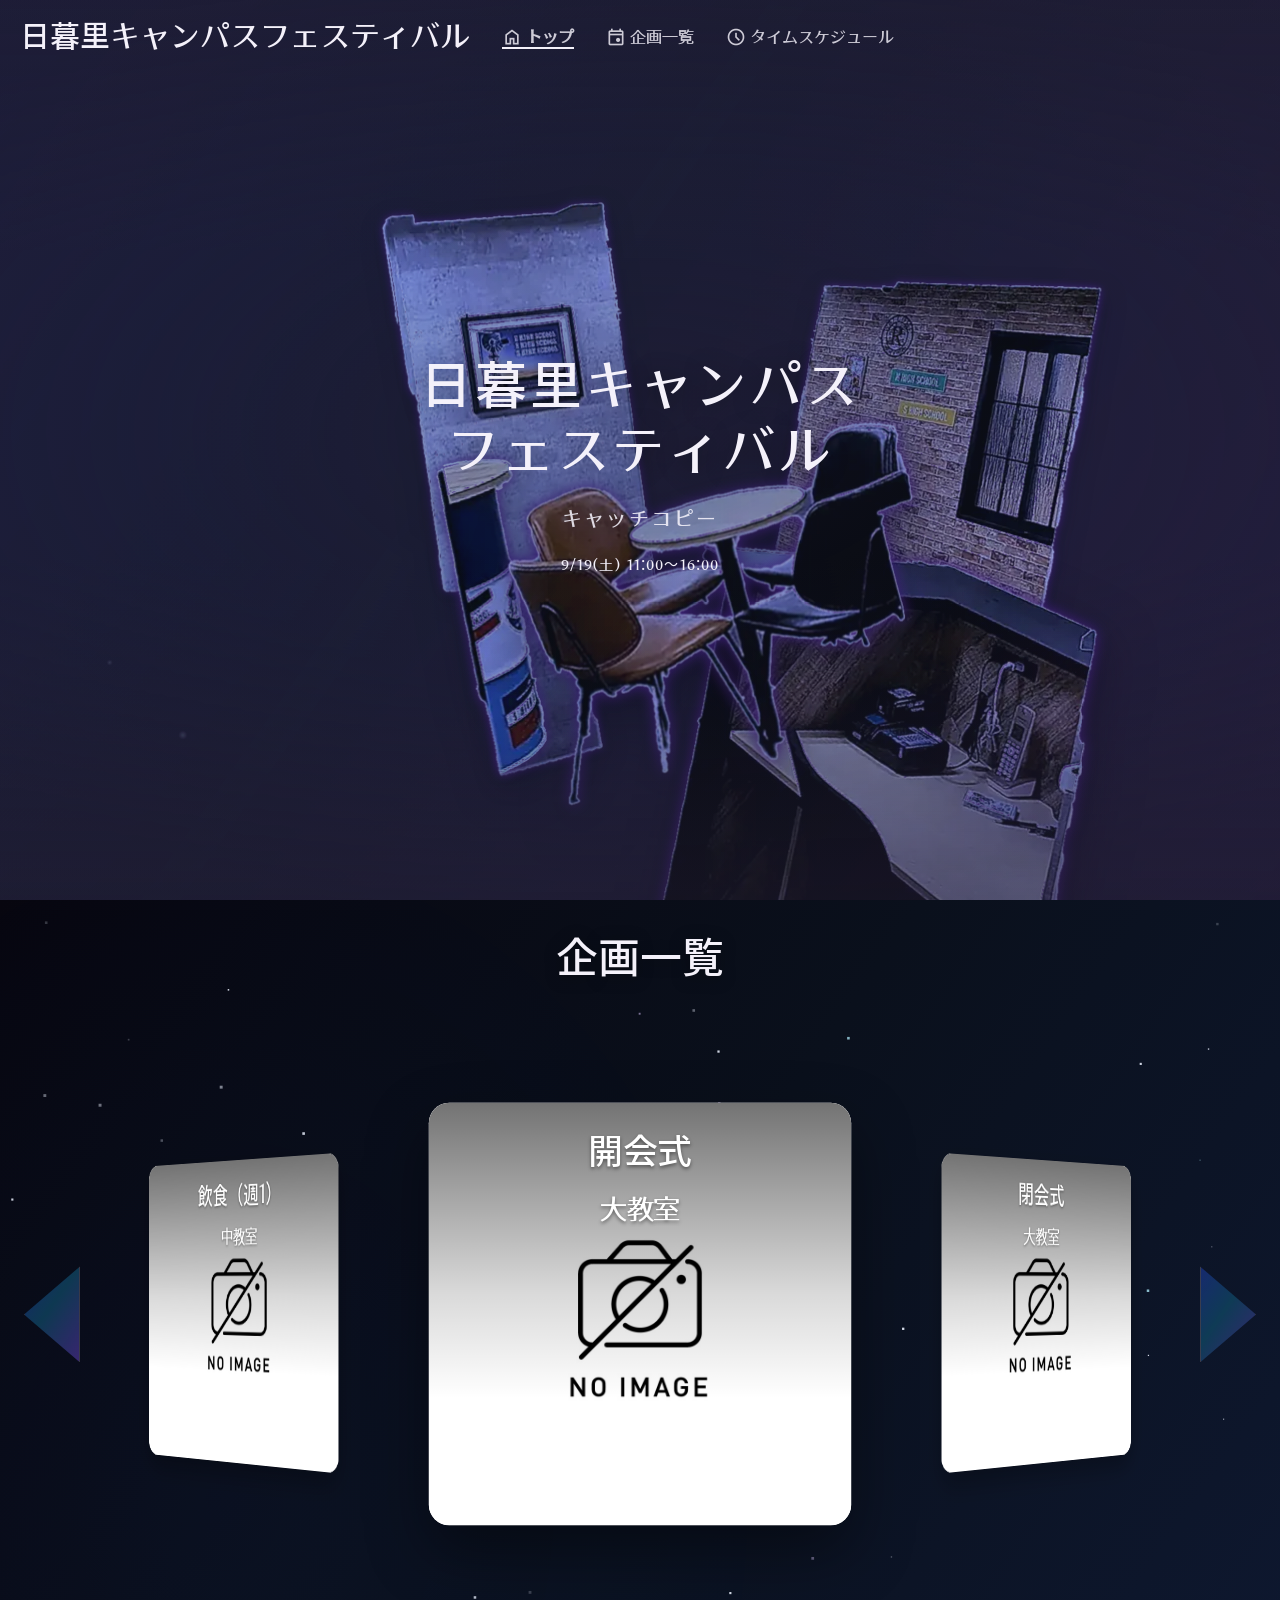
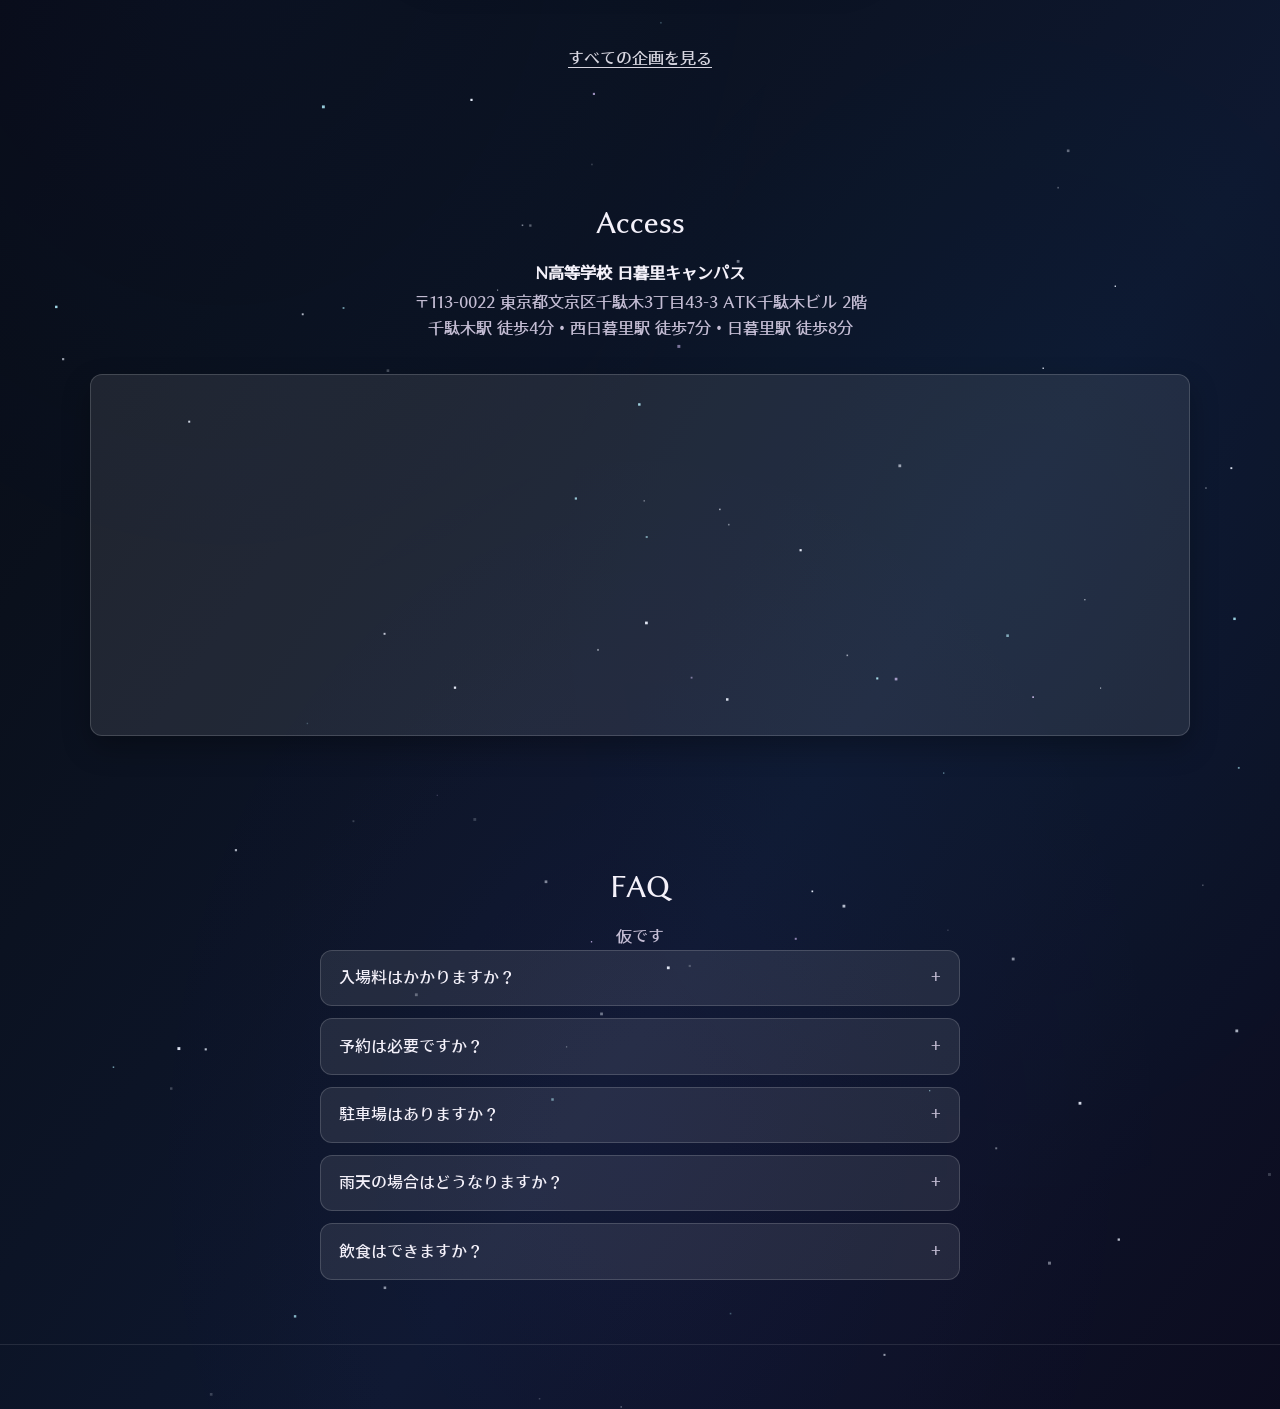
==== commit 3271a5d8: "webサイトの仮完成" ====
--- a/index.html
+++ b/index.html
@@ -6,7 +6,6 @@
   <title>日暮里キャンパスフェスティバル</title>
   <link rel="preconnect" href="https://fonts.googleapis.com">
   <link rel="preconnect" href="https://fonts.gstatic.com" crossorigin>
-  <link href="https://fonts.googleapis.com/css2?family=Noto+Sans+JP:wght@400;700&family=Stick&display=swap" rel="stylesheet">
   <link href="https://fonts.googleapis.com/css2?family=Material+Symbols+Outlined:opsz,wght,FILL,GRAD@24,400,0,0&display=swap" rel="stylesheet">
   <link rel="stylesheet" href="css/style.css">
 </head>
@@ -57,7 +56,7 @@
         <div class="parallax-scene" data-parallax-scene></div>
 
         <div class="hero-content">
-          <h1 id="hero-brand" class="hero-brand">ロゴ募集中！</h1>
+          <h1 id="hero-brand" class="hero-brand">日暮里キャンパス<br>フェスティバル</h1>
 
           <!-- 仮キャッチ（学校側で差し替え） -->
           <p class="hero-catch">キャッチコピー</p>
@@ -69,10 +68,10 @@
     </section>
 
     <!-- ========================================
-         Events（第二セクション・カルーセル）
+         Events〜Footer（夜空背景をページ下端まで共有）
          ======================================== -->
-    <section class="section events" id="events" aria-labelledby="events-heading">
-      <div class="events-stage events-stage--panel" data-night-sky>
+    <div class="events-stage events-stage--panel" data-night-sky>
+      <section class="section events" id="events" aria-labelledby="events-heading">
         <div class="events-stage-heading">
           <h2 id="events-heading">企画一覧</h2>
         </div>
@@ -196,50 +195,73 @@
         <p class="events-more">
           <a href="pages/events.html">すべての企画を見る</a>
         </p>
-      </div>
-    </section>
-
-    <!-- ========================================
-         Access
-         ======================================== -->
-    <section class="section access" id="access" aria-labelledby="access-heading">
-      <div class="container">
-        <h2 id="access-heading">Access</h2>
-        <p class="access-name">N高等学校 日暮里キャンパス</p>
-        <p class="access-address">〒113-0022 東京都文京区千駄木3丁目43-3 ATK千駄木ビル 2階</p>
-        <p class="access-transit">千駄木駅 徒歩4分・西日暮里駅 徒歩7分・日暮里駅 徒歩8分</p>
-
-        <div class="access-map">
-          <iframe
-            src="https://www.google.com/maps?q=%E6%9D%B1%E4%BA%AC%E9%83%BD%E6%96%87%E4%BA%AC%E5%8C%BA%E5%8D%83%E9%A7%9D%E6%9C%A83%E4%B8%8143-3+ATK%E5%8D%83%E9%A7%9D%E6%9C%A8%E3%83%93%E3%83%AB&hl=ja&z=16&output=embed"
-            width="100%"
-            height="360"
-            style="border:0;"
-            allowfullscreen=""
-            loading="lazy"
-            referrerpolicy="no-referrer-when-downgrade"
-            title="N高等学校 日暮里キャンパスの地図"
-          ></iframe>
-        </div>
-      </div>
-    </section>
-
-    <!-- ========================================
-         FAQ
-         ======================================== -->
-    <section class="section faq" id="faq" aria-labelledby="faq-heading">
-      <div class="container">
-        <h2 id="faq-heading">FAQ</h2>
-        <p>来場者からのよくある質問と回答をまとめる予定です。開閉式のアコーディオンなども検討します。</p>
-      </div>
-    </section>
+      </section>
+
+      <!-- Access -->
+      <section class="section access" id="access" aria-labelledby="access-heading">
+        <div class="container">
+          <h2 id="access-heading">Access</h2>
+          <p class="access-name">N高等学校 日暮里キャンパス</p>
+          <p class="access-address">〒113-0022 東京都文京区千駄木3丁目43-3 ATK千駄木ビル 2階</p>
+          <p class="access-transit">千駄木駅 徒歩4分・西日暮里駅 徒歩7分・日暮里駅 徒歩8分</p>
+
+          <div class="access-map">
+            <iframe
+              src="https://www.google.com/maps?q=%E6%9D%B1%E4%BA%AC%E9%83%BD%E6%96%87%E4%BA%AC%E5%8C%BA%E5%8D%83%E9%A7%9D%E6%9C%A83%E4%B8%8143-3+ATK%E5%8D%83%E9%A7%9D%E6%9C%A8%E3%83%93%E3%83%AB&hl=ja&z=16&output=embed"
+              width="100%"
+              height="360"
+              style="border:0;"
+              allowfullscreen=""
+              loading="lazy"
+              referrerpolicy="no-referrer-when-downgrade"
+              title="N高等学校 日暮里キャンパスの地図"
+            ></iframe>
+          </div>
+        </div>
+      </section>
+
+      <!-- FAQ -->
+      <section class="section faq" id="faq" aria-labelledby="faq-heading">
+        <div class="container">
+          <h2 id="faq-heading">FAQ</h2>
+          <p class="faq-lead">仮です</p>
+
+          <div class="faq-list">
+            <details class="faq-item">
+              <summary>入場料はかかりますか？</summary>
+              <p>いいえ、入場無料の予定です。（仮回答）</p>
+            </details>
+
+            <details class="faq-item">
+              <summary>予約は必要ですか？</summary>
+              <p>事前予約は不要の予定です。混雑時はお待ちいただく場合があります。（仮回答）</p>
+            </details>
+
+            <details class="faq-item">
+              <summary>駐車場はありますか？</summary>
+              <p>近隣の公共交通機関のご利用をお願いします。詳細はAccessをご確認ください。（仮回答）</p>
+            </details>
+
+            <details class="faq-item">
+              <summary>雨天の場合はどうなりますか？</summary>
+              <p>会場は屋内中心のため、基本的に予定どおり開催します。変更がある場合はお知らせします。（仮回答）</p>
+            </details>
+
+            <details class="faq-item">
+              <summary>飲食はできますか？</summary>
+              <p>会場内の飲食コーナーをご利用いただけます。持ち込みの可否は後日案内します。（仮回答）</p>
+            </details>
+          </div>
+        </div>
+      </section>
+
+      <footer class="site-footer" id="footer">
+        <div class="container">
+        </div>
+      </footer>
+    </div>
 
   </main>
-
-  <footer class="site-footer" id="footer">
-    <div class="container">
-    </div>
-  </footer>
 
   <script src="js/starfield.js"></script>
   <script src="js/parallax-scene.js"></script>
--- a/css/style.css
+++ b/css/style.css
@@ -54,17 +54,17 @@
   --grad-cyan: #06b6d4;
   --grad-violet: #8b5cf6;
   --ambient-duration: 18s;
-  /* 暗色基調の動的グラデーション（夜空用・企画一覧） */
+  /* 暗色基調の動的グラデーション（夜空用・企画一覧〜Access） */
   --ambient-gradient-image: linear-gradient(
     125deg,
-    #14122a 0%,
-    #1a2a4a 12%,
-    #243a68 24%,
-    #1a1838 38%,
-    #2a2458 52%,
-    #3a2870 66%,
-    #1e3558 80%,
-    #16122e 100%
+    #07060f 0%,
+    #0a101c 12%,
+    #0e1830 24%,
+    #0c0a1c 38%,
+    #141028 52%,
+    #1a1434 66%,
+    #0e1a2c 80%,
+    #080710 100%
   );
   /* 小さいUI用のアクセント面 */
   --accent-gradient-image: linear-gradient(
@@ -80,6 +80,28 @@
   --spacing-md: 2rem;
   --spacing-lg: 4rem;
   --content-width: 960px;
+
+  /* 源暎ラテン（ラテゴ＝タイトル／ラテミン＝本文・サブ） */
+  --font-title: "GenEi LateGo", "Hiragino Sans", "Hiragino Kaku Gothic ProN", sans-serif;
+  --font-body: "GenEi LateMin", "Hiragino Mincho ProN", "Yu Mincho", serif;
+}
+
+/* 源暎ラテゴ v2（タイトル） */
+@font-face {
+  font-family: "GenEi LateGo";
+  src: url("../fonts/GenEiLateGo_v2.woff2") format("woff2");
+  font-weight: 400;
+  font-style: normal;
+  font-display: swap;
+}
+
+/* 源暎ラテミン v2（サブタイトル・本文など） */
+@font-face {
+  font-family: "GenEi LateMin";
+  src: url("../fonts/GenEiLateMin_v2.woff2") format("woff2");
+  font-weight: 400;
+  font-style: normal;
+  font-display: swap;
 }
 
 
@@ -101,7 +123,7 @@
 
 body {
   margin: 0;
-  font-family: "Noto Sans JP", sans-serif;
+  font-family: var(--font-body);
   font-size: 16px;
   line-height: 1.6;
   color: var(--color-text);
@@ -119,6 +141,13 @@
   max-width: 100%; /* 画像が画面からはみ出さないようにする */
   height: auto;
   display: block;
+}
+
+h1,
+h2,
+h3 {
+  font-family: var(--font-title);
+  font-weight: 400;
 }
 
 a {
@@ -161,11 +190,13 @@
   padding-block: var(--spacing-lg); /* 上下の内側余白 */
 }
 
-/* セクション見出し */
+/* セクション見出し（タイトル＝ラテゴ） */
 .section h2 {
   margin-top: 0;
   margin-bottom: var(--spacing-sm); /* 見出しと本文の間 */
   font-size: 1.5rem;
+  font-family: var(--font-title);
+  font-weight: 400;
   /* 中央寄せしたい場合の例（必要なら下のコメントを外す）:
   text-align: center;
   */
@@ -212,7 +243,7 @@
   background-color: rgba(var(--color-ink), 0.52);
   backdrop-filter: blur(12px);
   -webkit-backdrop-filter: blur(12px);
-  font-family: "Noto Sans JP", sans-serif;
+  font-family: var(--font-body);
   color: var(--color-text);
   transition: background-color 0.25s ease, border-bottom-color 0.25s ease;
 }
@@ -255,7 +286,7 @@
   line-height: 1;
   display: flex;
   align-items: center;
-  font-family: "Stick", "Noto Sans JP", sans-serif;
+  font-family: var(--font-title);
   text-decoration: none;
   color: inherit;
 }
@@ -346,12 +377,14 @@
    ・ヘッダーを背景に重ねる（初期は透明、スクロールでガラス）
    ---------------------------------------- */
 .page-home,
-.page-events {
+.page-events,
+.page-night {
   padding-top: 0;
 }
 
 .page-home .site-header,
-.page-events .site-header {
+.page-events .site-header,
+.page-night .site-header {
   background-color: transparent;
   border-bottom-color: transparent;
   backdrop-filter: none;
@@ -359,14 +392,26 @@
 }
 
 .page-home .site-header.is-scrolled,
-.page-events .site-header.is-scrolled {
+.page-events .site-header.is-scrolled,
+.page-night .site-header.is-scrolled {
   background-color: rgba(var(--color-ink), 0.78);
   border-bottom-color: var(--color-border);
   backdrop-filter: blur(12px);
   -webkit-backdrop-filter: blur(12px);
 }
 
-/* 企画一覧ページ: 見出しがヘッダーに隠れないよう上余白 */
+/* 企画一覧ページ: トップのヒーロー同様、キーアートをフルスクリーンに */
+.page-events .section.events {
+  padding: 0;
+  margin: 0;
+}
+
+.page-events .events-stage--list {
+  min-height: 100svh;
+  padding-bottom: var(--spacing-lg);
+}
+
+/* 見出しがヘッダーに隠れないよう上余白（ヒーローと同じ考え方） */
 .page-events .events-stage--list > .events-stage-heading {
   padding-top: calc(var(--header-offset, 5rem) + var(--spacing-md));
 }
@@ -440,7 +485,7 @@
 .hero-brand {
   margin: 0;
   max-width: 18em;
-  font-family: "Stick", "Noto Sans JP", sans-serif;
+  font-family: var(--font-title);
   font-size: clamp(1.75rem, 5.2vw, 3.25rem);
   font-weight: 400;
   line-height: 1.25;
@@ -451,6 +496,7 @@
 
 .hero-catch {
   margin: 0;
+  font-family: var(--font-body);
   font-size: clamp(1rem, 2.4vw, 1.25rem);
   font-weight: 400;
   letter-spacing: 0.12em;
@@ -459,6 +505,7 @@
 
 .hero-meta {
   margin: 0;
+  font-family: var(--font-body);
   font-size: 0.875rem;
   letter-spacing: 0.08em;
   color: #f4f1fa;
@@ -489,10 +536,9 @@
 }
 
 /*
-  トップ（見出し＋カルーセル一体）:
-  セクション上余白は舞台側で制御
+  トップ: 夜空パネル内の企画セクションは余白を舞台側で制御
 */
-.events:has(.events-stage) {
+.events-stage--panel > .events {
   padding-top: 0;
   padding-bottom: 0;
 }
@@ -510,14 +556,39 @@
   background-color: var(--color-panel); /* 青紫テーマの下地 */
 }
 
-/* トップ第二セクション: 夜空グラデ＋星 Canvas */
+/* トップ第二セクション〜末尾: 夜空グラデ＋星 Canvas */
 .events-stage--panel {
-  background-color: #14122a;
+  background-color: #07060f;
   background-image: var(--ambient-gradient-image);
   background-size: 280% 280%;
   background-repeat: no-repeat;
   animation: ambient-gradient-flow var(--ambient-duration) ease infinite;
-  padding-bottom: var(--spacing-md);
+  padding-bottom: 0;
+}
+
+/* パネル内の下層セクションは背景を透かして夜空を見せる */
+.events-stage--panel > .access,
+.events-stage--panel > .faq,
+.events-stage--panel > .site-footer,
+.events-stage--panel > .event-detail,
+.events-stage--panel > .timetable {
+  background-color: transparent;
+  background-image: none;
+  isolation: auto;
+  overflow: visible;
+}
+
+.events-stage--panel > .site-footer {
+  border-top-color: rgba(255, 255, 255, 0.1);
+}
+
+/* 企画詳細・時間割: 夜空パネルをフル高さ＋ヘッダー分の上余白 */
+.page-night .events-stage--panel {
+  min-height: 100svh;
+}
+
+.page-night .events-stage--panel > .section {
+  padding-top: calc(var(--header-offset, 5rem) + var(--spacing-md));
 }
 
 /* 柔らかい光のレイヤー（グラデの上・星の下） */
@@ -528,10 +599,10 @@
   z-index: 1;
   pointer-events: none;
   background:
-    radial-gradient(ellipse 60% 45% at 20% 30%, rgba(37, 99, 235, 0.16), transparent 70%),
-    radial-gradient(ellipse 50% 40% at 78% 60%, rgba(6, 182, 212, 0.12), transparent 70%),
-    radial-gradient(ellipse 55% 45% at 50% 85%, rgba(139, 92, 246, 0.14), transparent 70%);
-  opacity: 0.9;
+    radial-gradient(ellipse 60% 45% at 20% 30%, rgba(37, 99, 235, 0.06), transparent 70%),
+    radial-gradient(ellipse 50% 40% at 78% 60%, rgba(6, 182, 212, 0.04), transparent 70%),
+    radial-gradient(ellipse 55% 45% at 50% 85%, rgba(139, 92, 246, 0.05), transparent 70%);
+  opacity: 0.75;
   animation: night-soft-light 22s ease-in-out infinite;
 }
 
@@ -805,7 +876,7 @@
   margin: 0;
   font-size: 2.25rem;
   line-height: 1.2;
-  font-family: "Stick", "Noto Sans JP", sans-serif;
+  font-family: var(--font-title);
   color: var(--color-text);
   text-shadow: 0 2px 16px rgba(0, 0, 0, 0.35);
 }
@@ -1000,7 +1071,7 @@
   }
 
   .events-stage--panel {
-    background-color: #14122a;
+    background-color: #07060f;
     background-image: var(--ambient-gradient-image);
     background-size: 280% 280%;
     background-repeat: no-repeat;
@@ -1009,10 +1080,17 @@
 
   /* 企画一覧ページ: 余白を減らすため少し拡大してカバー */
   .events-stage--list {
+    background-color: #12101c;
     background-image: url("../images/nippori_1.webp");
-    background-size: 128%;
-    background-position: center 42%;
+    background-size: cover;
+    background-position: center;
     background-repeat: no-repeat;
+  }
+
+  .page-events .events-stage--list {
+    min-height: 100svh;
+    background-size: cover;
+    background-position: center;
   }
 
   .parallax-scene {
@@ -1208,6 +1286,8 @@
 .event-name {
   margin: 0 0 var(--spacing-xs);
   font-size: 1.6875rem; /* 元の1.5倍 */
+  font-family: var(--font-title);
+  font-weight: 400;
   color: inherit;
 }
 
@@ -1246,6 +1326,8 @@
 .timetable-day {
   margin: var(--spacing-md) 0 var(--spacing-sm);
   font-size: 1.125rem;
+  font-family: var(--font-title);
+  font-weight: 400;
 }
 
 /* 画面が狭くても表を横スクロールできるようにする */
@@ -1275,6 +1357,47 @@
   background-color: var(--color-surface-strong);
   font-weight: 600;
   color: var(--color-text);
+}
+
+.container--wide {
+  width: min(100% - 2rem, 1100px);
+  margin-inline: auto;
+}
+
+.timetable-table--places {
+  min-width: 920px;
+  font-size: 0.8125rem;
+}
+
+.timetable-table--places thead th {
+  text-align: center;
+  vertical-align: bottom;
+  line-height: 1.35;
+}
+
+.timetable-place-sub {
+  display: inline-block;
+  margin-top: 0.15rem;
+  font-size: 0.75em;
+  font-weight: 400;
+  color: var(--color-muted);
+}
+
+.timetable-table--places th[scope="row"] {
+  white-space: nowrap;
+  text-align: center;
+  font-variant-numeric: tabular-nums;
+}
+
+.timetable-table--places td {
+  text-align: center;
+  vertical-align: middle;
+}
+
+.timetable-note {
+  margin-top: var(--spacing-sm);
+  font-size: 0.875rem;
+  color: var(--color-muted);
 }
 
 
@@ -1288,7 +1411,7 @@
   isolation: isolate;
   overflow: hidden;
   text-align: center;
-  font-family: "Noto Sans JP", sans-serif;
+  font-family: var(--font-body);
   background-color: #3a3558;
   background-image:
     radial-gradient(
@@ -1308,7 +1431,7 @@
   isolation: isolate;
   overflow: hidden;
   text-align: center;
-  font-family: "Noto Sans JP", sans-serif;
+  font-family: var(--font-body);
   background-color: var(--color-background);
   background-image:
     radial-gradient(ellipse 70% 50% at 50% 0%, rgba(76, 29, 149, 0.16), transparent 70%);
@@ -1318,6 +1441,55 @@
 .faq > * {
   position: relative;
   z-index: 1;
+}
+
+.faq-lead {
+  margin: 0 0 var(--spacing-md);
+}
+
+.faq-list {
+  margin: 0 auto;
+  max-width: 40rem;
+  text-align: left;
+  display: grid;
+  gap: 0.75rem;
+}
+
+.faq-item {
+  margin: 0;
+  border: 1px solid var(--color-border);
+  border-radius: 12px;
+  background-color: var(--color-surface);
+  overflow: hidden;
+}
+
+.faq-item summary {
+  cursor: pointer;
+  list-style: none;
+  padding: 0.9rem 1.1rem;
+  font-family: var(--font-title);
+  font-weight: 400;
+  color: var(--color-text);
+}
+
+.faq-item summary::-webkit-details-marker {
+  display: none;
+}
+
+.faq-item summary::after {
+  content: "+";
+  float: right;
+  color: var(--color-muted);
+}
+
+.faq-item[open] summary::after {
+  content: "−";
+}
+
+.faq-item p {
+  margin: 0;
+  padding: 0 1.1rem 1rem;
+  color: var(--color-muted);
 }
 
 .access .access-name {
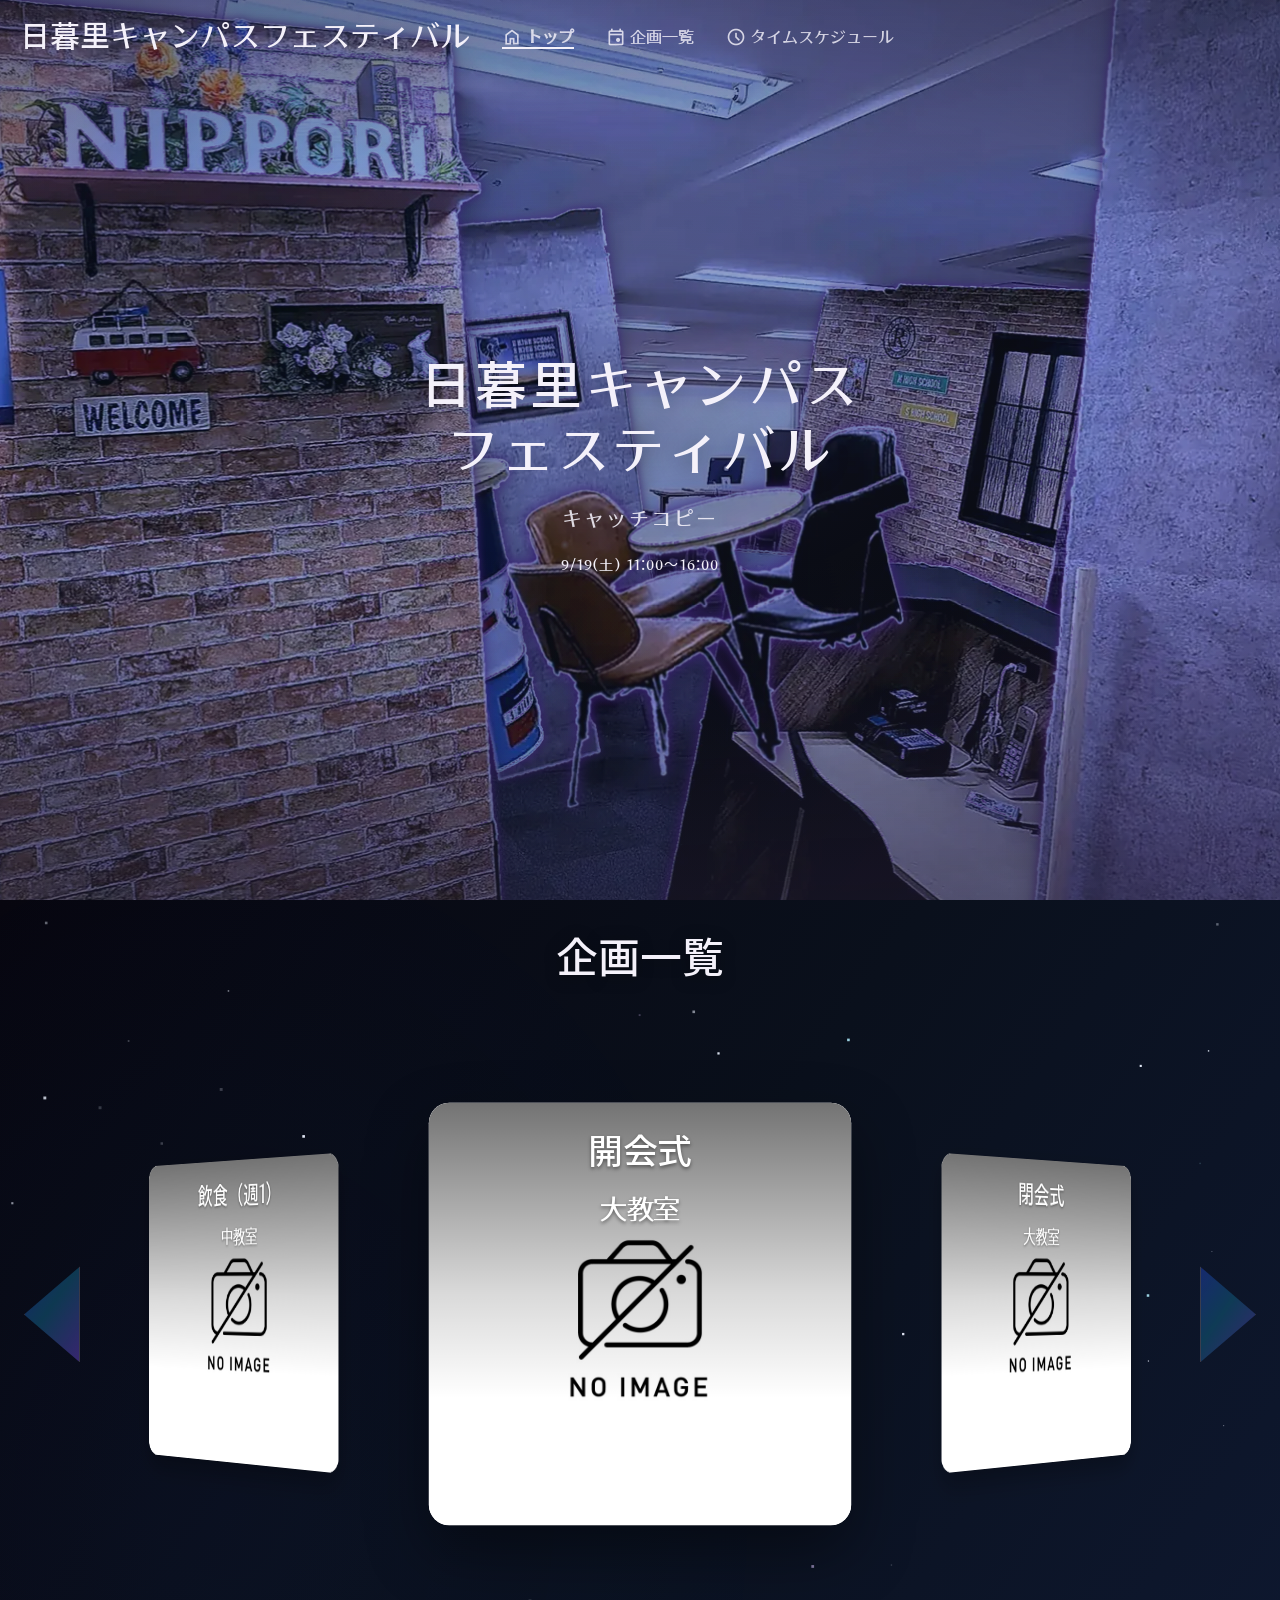
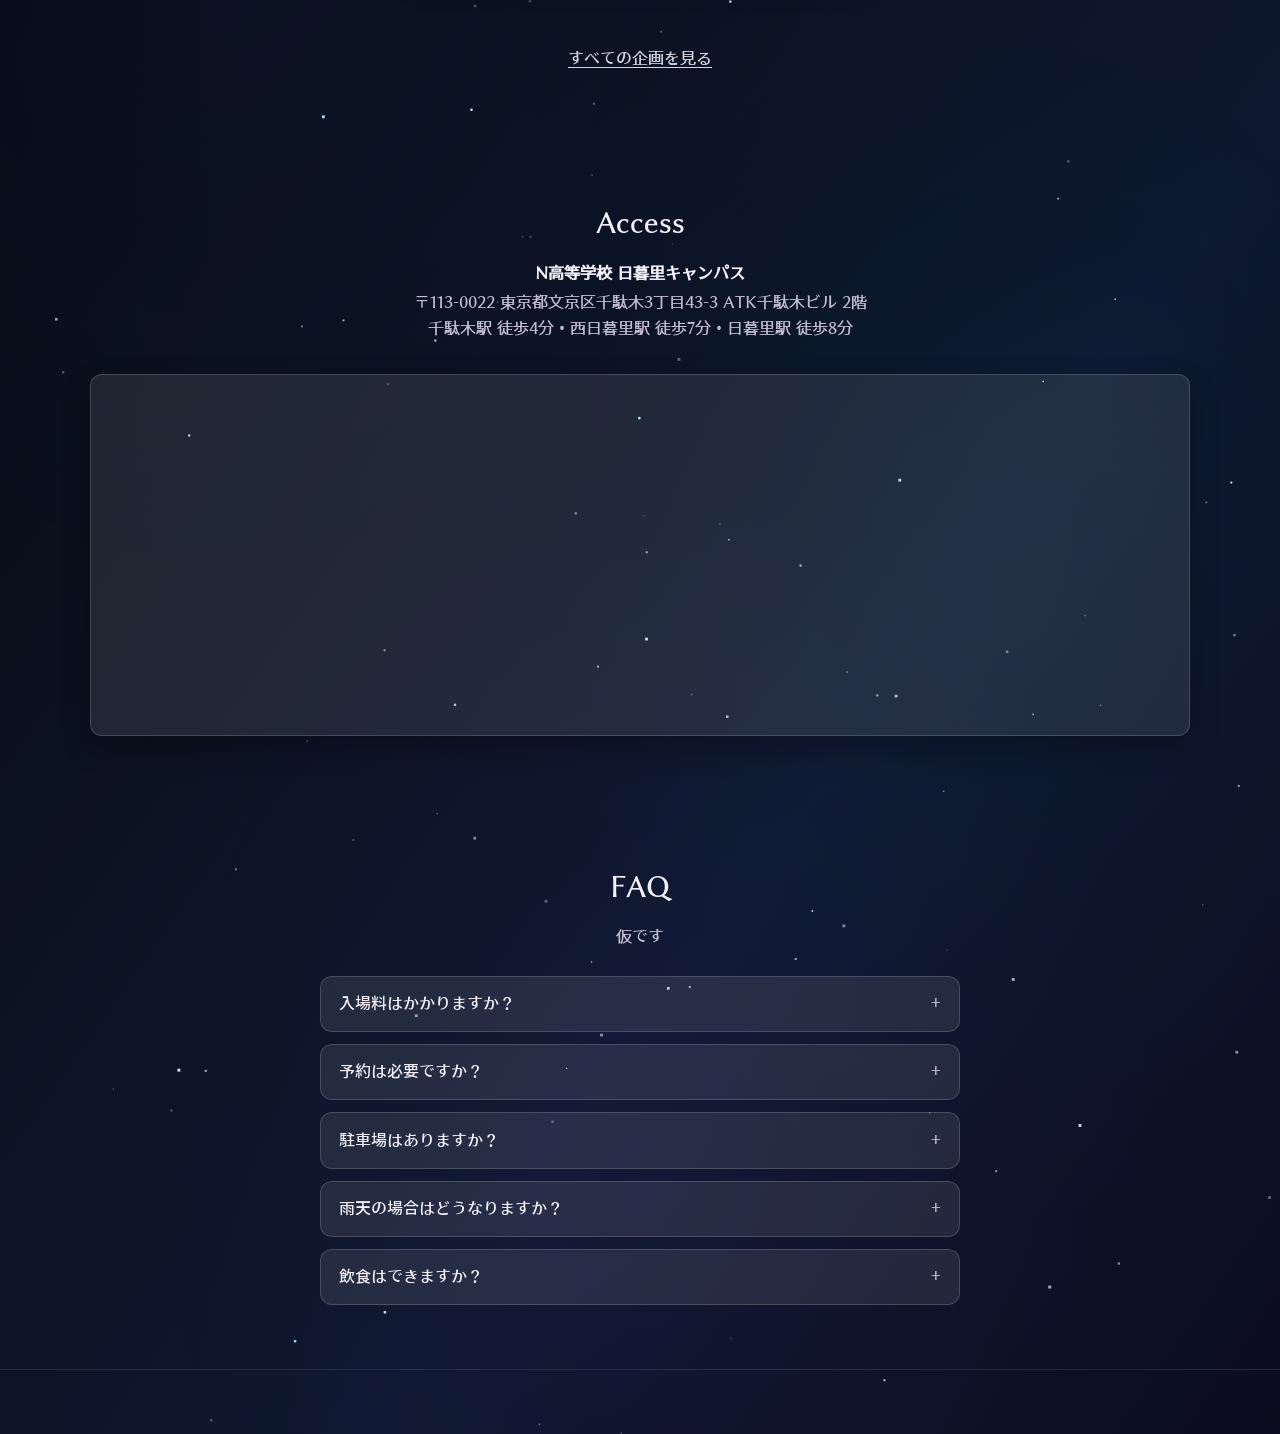
==== commit 66b54566: "スマホ版の現状対応" ====
--- a/index.html
+++ b/index.html
@@ -225,6 +225,7 @@
         <div class="container">
           <h2 id="faq-heading">FAQ</h2>
           <p class="faq-lead">仮です</p>
+          <p class="faq-spacer" aria-hidden="true">&nbsp;</p>
 
           <div class="faq-list">
             <details class="faq-item">
--- a/css/style.css
+++ b/css/style.css
@@ -269,20 +269,22 @@
 
 .header-inner {
   display: flex;
-  flex-direction: column; /* スマホ（狭いとき）は縦 */
-  flex-wrap: wrap;
-  align-items: flex-start; /* 横方向は左寄せのまま */
+  flex-direction: row;
+  flex-wrap: nowrap;
+  align-items: baseline;
   justify-content: flex-start;
-  gap: 0.5rem;
+  gap: 0.75rem;
   text-align: left;
   width: 100%;
+  min-width: 0;
 }
 
 .site-title {
   margin: 0;
   font-size: 1.875rem; /* 元の 1.25rem の約1.5倍 */
   text-align: left;
-  flex-shrink: 0;
+  flex-shrink: 1;
+  min-width: 0;
   line-height: 1;
   display: flex;
   align-items: center;
@@ -307,14 +309,15 @@
   → メニュー項目を横一列に並べる。
 */
 .site-nav {
-  width: 100%;
+  width: auto;
+  flex-shrink: 0;
   display: flex;
   align-items: center;
 }
 
 .nav-list {
   display: flex;
-  flex-wrap: wrap;
+  flex-wrap: nowrap;
   justify-content: flex-start;
   align-items: center;
   gap: var(--spacing-sm);
@@ -331,6 +334,8 @@
   border-bottom: 2px solid transparent;
   line-height: 1;
   color: rgba(244, 241, 250, 0.82);
+  padding-bottom: 0;
+  white-space: nowrap;
 }
 
 /* Material Symbols（ナビ横のアイコン） */
@@ -340,18 +345,10 @@
   line-height: 1;
 }
 
-/* タブレット以上: タイトルの右にナビ（横は左寄せ、下端をタイトル文字に合わせる） */
+/* タブレット以上: 余白をPC基準に */
 @media (min-width: 768px) {
   .header-inner {
-    flex-direction: row;
-    flex-wrap: nowrap;
-    align-items: baseline; /* タイトル文字の下（ベースライン）にナビを合わせる */
-    justify-content: flex-start; /* 横方向は元どおり左から */
     gap: var(--spacing-md);
-  }
-
-  .site-nav {
-    width: auto;
   }
 
   .nav-list {
@@ -359,8 +356,6 @@
   }
 
   .nav-list a {
-    /* 下線スペース分だけ見た目が浮くのを抑える */
-    padding-bottom: 0;
     border-bottom-width: 2px;
   }
 }
@@ -571,7 +566,8 @@
 .events-stage--panel > .faq,
 .events-stage--panel > .site-footer,
 .events-stage--panel > .event-detail,
-.events-stage--panel > .timetable {
+.events-stage--panel > .timetable,
+.events-stage--panel > .events {
   background-color: transparent;
   background-image: none;
   isolation: auto;
@@ -582,12 +578,22 @@
   border-top-color: rgba(255, 255, 255, 0.1);
 }
 
-/* 企画詳細・時間割: 夜空パネルをフル高さ＋ヘッダー分の上余白 */
+/* 企画詳細・時間割・企画一覧: 夜空パネルをフル高さ＋ヘッダー分の上余白 */
 .page-night .events-stage--panel {
   min-height: 100svh;
 }
 
 .page-night .events-stage--panel > .section {
+  padding-top: calc(var(--header-offset, 5rem) + var(--spacing-md));
+}
+
+/* 企画一覧ページ: section 余白を消し、見出しでヘッダー分を確保（カード2列UI維持） */
+.page-night .section.events:has(.events-stage--panel) {
+  padding: 0;
+  margin: 0;
+}
+
+.page-night .events-stage--panel > .events-stage-heading {
   padding-top: calc(var(--header-offset, 5rem) + var(--spacing-md));
 }
 
@@ -1052,33 +1058,56 @@
 
 @media (max-width: 767px) {
   /*
-    スマホ: 動くレイヤー背景を廃止し、キーアート静止画をカバー表示
+    スマホ: PCレイアウトを維持しつつ、負荷の高い動くレイヤーだけ静止画に
   */
+  .site-header {
+    padding-block: 0.7rem;
+    padding-inline: 0.65rem;
+  }
+
+  .header-inner {
+    gap: 0.45rem;
+  }
+
+  .site-title {
+    font-size: clamp(0.78rem, 3.2vw, 1rem);
+    line-height: 1.2;
+  }
+
+  .nav-list {
+    gap: 0.4rem;
+  }
+
+  .nav-list a {
+    font-size: 0.7rem;
+    gap: 0.12rem;
+  }
+
+  .nav-list .material-symbols-outlined {
+    font-size: 1em;
+  }
+
   .hero-stage {
     background-color: var(--color-background);
     background-image: url("../images/nippori_1.webp");
     background-size: cover;
-    background-position: center 42%;
+    background-position: center;
     background-repeat: no-repeat;
   }
 
   .events-stage {
     background-color: var(--color-panel);
-    background-image: url("../images/nippori_1.webp");
-    background-size: cover;
-    background-position: center;
-    background-repeat: no-repeat;
   }
 
   .events-stage--panel {
     background-color: #07060f;
     background-image: var(--ambient-gradient-image);
-    background-size: 280% 280%;
+    background-size: 240% 240%;
     background-repeat: no-repeat;
-    animation: ambient-gradient-flow var(--ambient-duration) ease infinite;
-  }
-
-  /* 企画一覧ページ: 余白を減らすため少し拡大してカバー */
+    animation: ambient-gradient-flow calc(var(--ambient-duration) * 1.35) ease infinite;
+  }
+
+  /* 企画一覧ページ用の旧リスト背景指定は残すが、現行は panel を優先 */
   .events-stage--list {
     background-color: #12101c;
     background-image: url("../images/nippori_1.webp");
@@ -1087,38 +1116,65 @@
     background-repeat: no-repeat;
   }
 
-  .page-events .events-stage--list {
-    min-height: 100svh;
-    background-size: cover;
-    background-position: center;
-  }
-
   .parallax-scene {
     display: none !important;
   }
 
   .hero-content {
-    gap: 1rem;
-    padding-block: calc(var(--header-offset, 5rem) + 1.5rem) 4rem;
-  }
-
-  /* 企画一覧ページ: 2列は窮屈なので1列に */
+    gap: 0.85rem;
+    width: min(100% - 1.5rem, 40rem);
+    padding-block: calc(var(--header-offset, 4rem) + 1.25rem) 3.5rem;
+  }
+
+  .hero-brand {
+    font-size: clamp(1.45rem, 7vw, 2.25rem);
+  }
+
+  .hero-catch {
+    font-size: clamp(0.9rem, 3.6vw, 1.05rem);
+  }
+
+  /* PCと同じ2列を維持（カードだけ少しコンパクトに） */
   .events-stage > .container > .event-list {
-    grid-template-columns: 1fr;
-    gap: var(--spacing-md);
-  }
-
-  .events-stage-heading {
-    padding-block: 0.75rem;
+    grid-template-columns: 1fr 1fr;
+    gap: 0.65rem;
+  }
+
+  .events-stage > .container {
+    width: min(100% - 1.25rem, var(--content-width));
+    padding-bottom: var(--spacing-md);
+  }
+
+  .events-stage > .container > p {
+    font-size: 0.9rem;
+    margin-bottom: var(--spacing-sm);
+  }
+
+  .page-night .events-stage--panel > .events-stage-heading {
+    padding-top: calc(var(--header-offset, 4rem) + var(--spacing-sm));
   }
 
   .events-stage-heading h2 {
     font-size: 1.5rem;
   }
 
+  .event-card {
+    min-height: 0;
+    aspect-ratio: 1 / 1;
+    border-radius: 12px;
+  }
+
+  .event-name {
+    font-size: 1.05rem;
+  }
+
+  .event-meta {
+    font-size: 0.85rem;
+  }
+
   .event-carousel {
-    --carousel-card: 168px;
-    height: min(360px, 92vw);
+    --carousel-card: clamp(140px, 42vw, 180px);
+    height: min(340px, 88vw);
     perspective: 900px;
     perspective-origin: 50% 42%;
   }
@@ -1132,7 +1188,7 @@
   }
 
   .event-carousel .event-card-link:hover .event-card.is-active {
-    transform: scale(1.1) translateY(-6px);
+    transform: scale(1.1) translateY(-4px);
   }
 
   .carousel-nav {
@@ -1141,28 +1197,84 @@
   }
 
   .carousel-nav--prev {
-    left: 0.35rem;
+    left: 0.25rem;
   }
 
   .carousel-nav--next {
-    right: 0.35rem;
-  }
-
-  .site-title {
-    font-size: clamp(1.05rem, 4.6vw, 1.25rem);
-    line-height: 1.25;
-  }
-
-  .nav-list {
-    gap: 0.55rem;
-  }
-
-  .nav-list a {
-    font-size: 0.8125rem;
-  }
-
-  .nav-list .material-symbols-outlined {
-    font-size: 1.1em;
+    right: 0.25rem;
+  }
+
+  .access-map iframe {
+    height: 280px;
+  }
+
+  .table-wrap {
+    -webkit-overflow-scrolling: touch;
+    overscroll-behavior-x: contain;
+  }
+
+  .timetable-table--places {
+    min-width: 760px;
+    font-size: 0.72rem;
+  }
+
+  .timetable-table--places th[scope="row"] {
+    position: sticky;
+    left: 0;
+    z-index: 1;
+    background-color: rgba(var(--color-ink), 0.92);
+  }
+
+  .timetable-table--places thead th:first-child {
+    position: sticky;
+    left: 0;
+    z-index: 2;
+  }
+
+  .faq-list {
+    max-width: none;
+  }
+
+  .faq-item summary {
+    padding: 0.85rem 0.95rem;
+    font-size: 0.95rem;
+  }
+
+  .faq-item p {
+    padding: 0 0.95rem 0.9rem;
+    font-size: 0.9rem;
+  }
+
+  .container--wide {
+    width: min(100% - 1.25rem, 1100px);
+  }
+
+  .section {
+    padding-block: var(--spacing-md);
+  }
+
+  .page-night .events-stage--panel > .section {
+    padding-top: calc(var(--header-offset, 4rem) + var(--spacing-sm));
+    padding-bottom: var(--spacing-md);
+  }
+
+  /* 夜空の柔らかい光はスマホでは静止（負荷軽減・安定性） */
+  .events-stage--panel::after {
+    animation: none;
+    opacity: 0.7;
+    transform: none;
+  }
+
+  /* 極小幅のみナビ折り返し（はみ出し防止） */
+  @media (max-width: 380px) {
+    .header-inner {
+      flex-wrap: wrap;
+      align-items: flex-start;
+    }
+
+    .site-nav {
+      width: 100%;
+    }
   }
 }
 
@@ -1447,6 +1559,11 @@
   margin: 0 0 var(--spacing-md);
 }
 
+.faq-spacer {
+  margin: 0 0 var(--spacing-md);
+  min-height: 1.5em;
+}
+
 .faq-list {
   margin: 0 auto;
   max-width: 40rem;
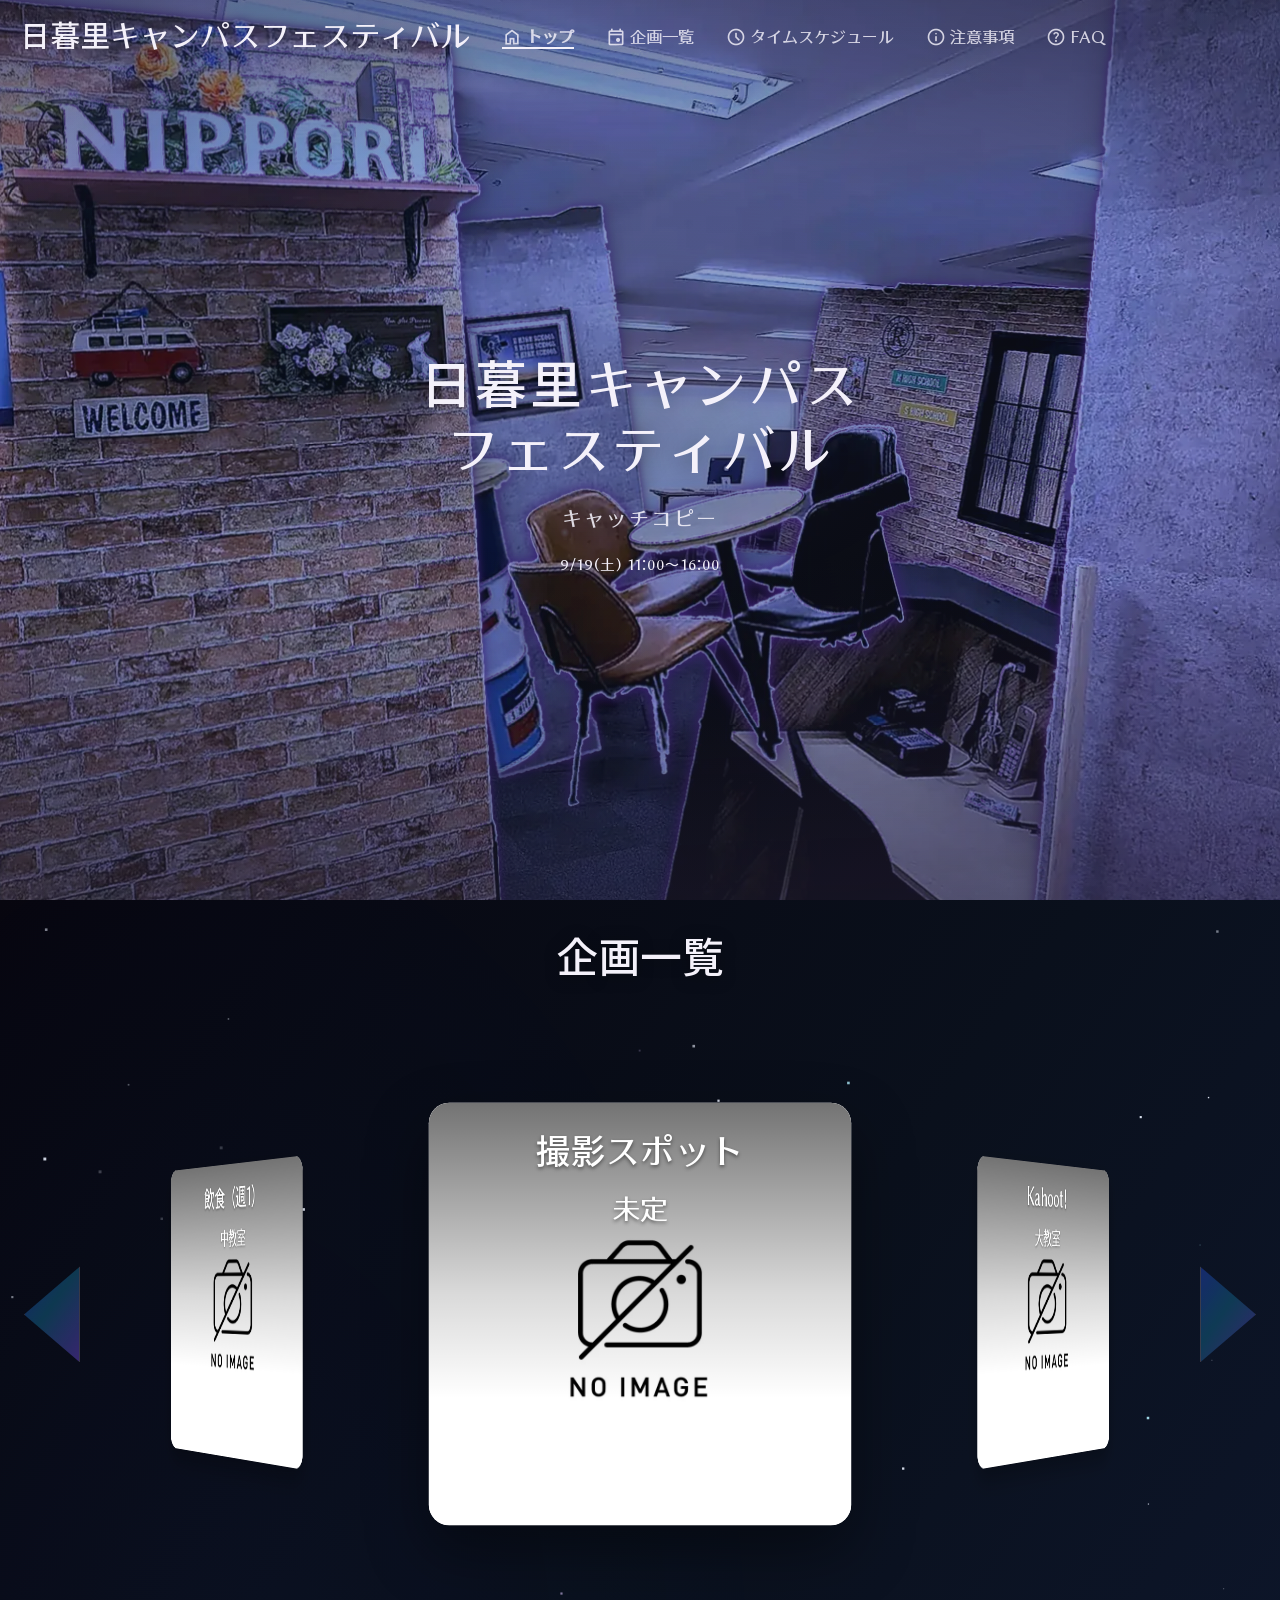
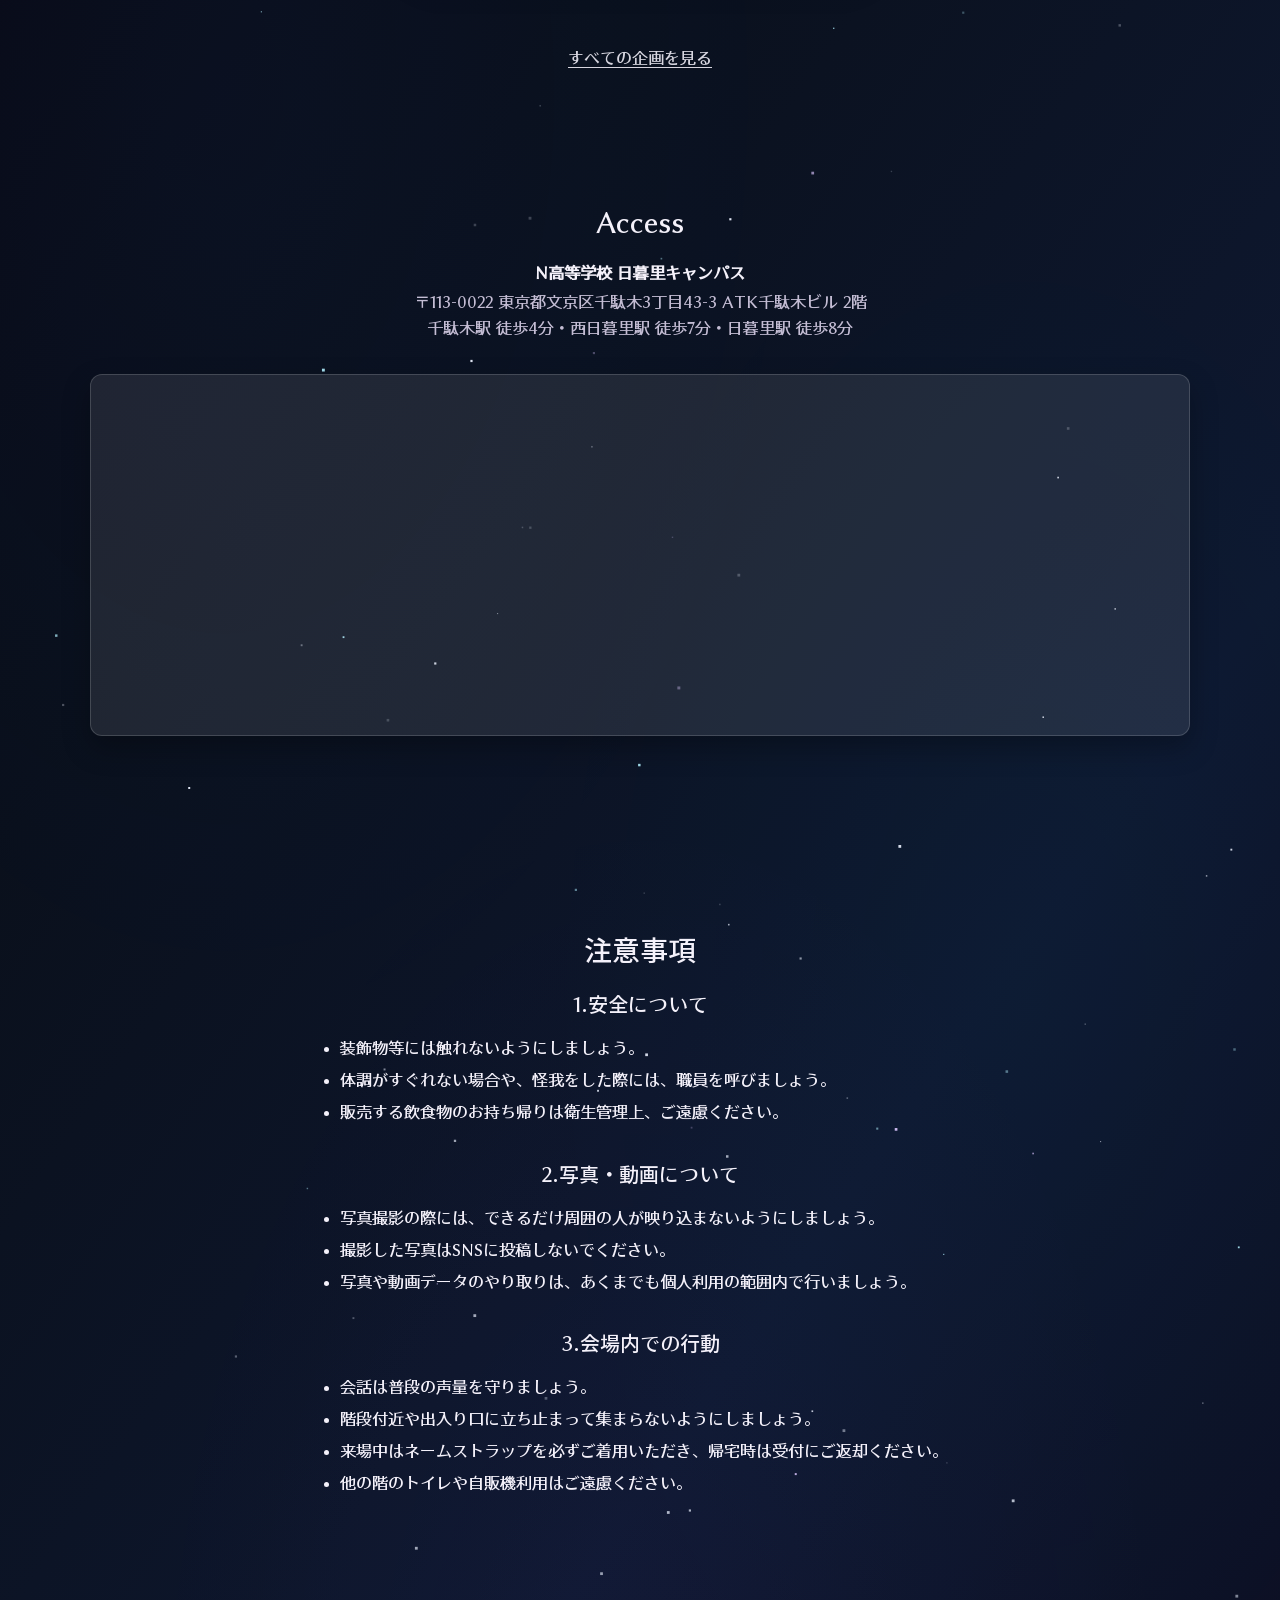
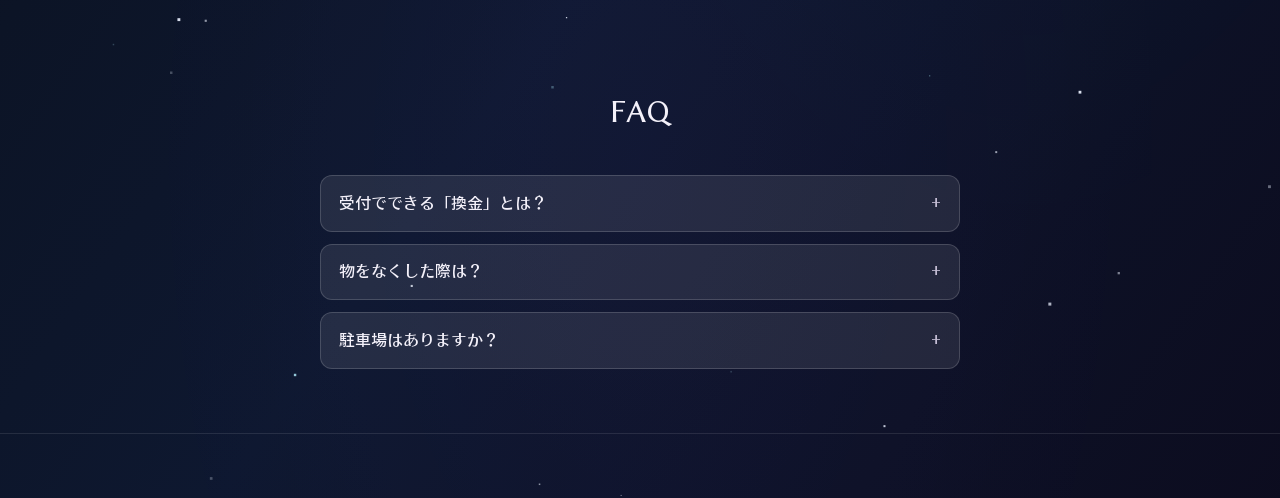
==== commit f2f92d40: "コミット" ====
--- a/index.html
+++ b/index.html
@@ -6,18 +6,15 @@
   <title>日暮里キャンパスフェスティバル</title>
   <link rel="preconnect" href="https://fonts.googleapis.com">
   <link rel="preconnect" href="https://fonts.gstatic.com" crossorigin>
-  <link href="https://fonts.googleapis.com/css2?family=Material+Symbols+Outlined:opsz,wght,FILL,GRAD@24,400,0,0&display=swap" rel="stylesheet">
+  <link href="https://fonts.googleapis.com/css2?family=Material+Symbols+Outlined:opsz,wght,FILL,GRAD@24,400,0,0&icon_names=event%2Chelp%2Chome%2Cinfo%2Cschedule&display=block" rel="stylesheet">
+  <link rel="preload" href="images/class_all/layers_rgba/背景.webp" as="image" media="(min-width: 768px)">
+  <link rel="preload" href="images/nippori_1.webp" as="image" media="(max-width: 767px)">
   <link rel="stylesheet" href="css/style.css">
 </head>
 <body class="page-home">
-
-  <!-- ========================================
-       Header（ヒーロー上に重ねる・仮）
-       ======================================== -->
   <header class="site-header" id="header">
     <div class="container header-inner">
       <a class="site-title" href="index.html">日暮里キャンパスフェスティバル</a>
-
       <nav class="site-nav" aria-label="メインメニュー">
         <ul class="nav-list">
           <li>
@@ -36,77 +33,46 @@
             <a href="pages/timetable.html">
               <span class="material-symbols-outlined" aria-hidden="true">schedule</span>
               タイムスケジュール
+            </a>
+          </li>
+          <li>
+            <a href="#notices">
+              <span class="material-symbols-outlined" aria-hidden="true">info</span>
+              注意事項
+            </a>
+          </li>
+          <li>
+            <a href="#faq">
+              <span class="material-symbols-outlined" aria-hidden="true">help</span>
+              FAQ
             </a>
           </li>
         </ul>
       </nav>
     </div>
   </header>
-
   <main>
-
-    <!-- ========================================
-         Hero（ファーストビュー専用・仮実装）
-         ・ブランド / キャッチ枠 / 開催情報枠 / CTA のみ
-         ・文言・写真は後から差し替え可能
-         ======================================== -->
     <section class="hero" id="top" aria-labelledby="hero-brand">
       <div class="hero-stage">
-        <!-- PC: class_all レイヤー / スマホ: nippori_1 静止画（CSS） -->
         <div class="parallax-scene" data-parallax-scene></div>
-
         <div class="hero-content">
           <h1 id="hero-brand" class="hero-brand">日暮里キャンパス<br>フェスティバル</h1>
-
-          <!-- 仮キャッチ（学校側で差し替え） -->
           <p class="hero-catch">キャッチコピー</p>
-
-          <!-- 仮メタ（開催日・会場が決まり次第差し替え） -->
           <p class="hero-meta">9/19(土) 11:00〜16:00</p>
         </div>
       </div>
     </section>
-
-    <!-- ========================================
-         Events〜Footer（夜空背景をページ下端まで共有）
-         ======================================== -->
     <div class="events-stage events-stage--panel" data-night-sky>
       <section class="section events" id="events" aria-labelledby="events-heading">
         <div class="events-stage-heading">
           <h2 id="events-heading">企画一覧</h2>
         </div>
-
         <div class="event-carousel" data-event-carousel>
           <button type="button" class="carousel-nav carousel-nav--prev" data-carousel-prev aria-label="前の企画"></button>
           <ul class="event-list">
-
-            <li>
-              <a class="event-card-link" href="pages/events/kaikaisiki.html"><article class="event-card">
-                <img class="event-card-image" src="images/kaikaisiki.jpg" alt="" aria-hidden="true">
-                <div class="event-card-body">
-                  <h3 class="event-name">開会式</h3>
-                  <p class="event-meta">
-                    <span class="event-place">大教室</span>
-                  </p>
-                </div>
-              </article></a>
-            </li>
-
-            <li>
-              <a class="event-card-link" href="pages/events/heikaisiki.html"><article class="event-card">
-                <img class="event-card-image" src="images/heikaisiki.jpg" alt="" aria-hidden="true">
-                <div class="event-card-body">
-                  <h3 class="event-name">閉会式</h3>
-                  <p class="event-meta">
-                    <span class="event-place">大教室</span>
-                  </p>
-                </div>
-              </article></a>
-            </li>
-
             <li>
               <a class="event-card-link" href="pages/events/satueisupotto.html"><article class="event-card">
-                <img class="event-card-image" src="images/satueisupotto.jpg" alt="" aria-hidden="true">
+                <img class="event-card-image" src="images/event-placeholder.webp" alt="" aria-hidden="true" width="1024" height="898" loading="lazy" decoding="async">
                 <div class="event-card-body">
                   <h3 class="event-name">撮影スポット</h3>
                   <p class="event-meta">
@@ -115,10 +81,9 @@
                 </div>
               </article></a>
             </li>
-
             <li>
               <a class="event-card-link" href="pages/events/kahoot.html"><article class="event-card">
-                <img class="event-card-image" src="images/kahoot.jpg" alt="" aria-hidden="true">
+                <img class="event-card-image" src="images/event-placeholder.webp" alt="" aria-hidden="true" width="1024" height="898" loading="lazy" decoding="async">
                 <div class="event-card-body">
                   <h3 class="event-name">Kahoot!</h3>
                   <p class="event-meta">
@@ -127,10 +92,9 @@
                 </div>
               </article></a>
             </li>
-
             <li>
               <a class="event-card-link" href="pages/events/bingo.html"><article class="event-card">
-                <img class="event-card-image" src="images/BINGO.jpg" alt="" aria-hidden="true">
+                <img class="event-card-image" src="images/event-placeholder.webp" alt="" aria-hidden="true" width="1024" height="898" loading="lazy" decoding="async">
                 <div class="event-card-body">
                   <h3 class="event-name">BINGO</h3>
                   <p class="event-meta">
@@ -139,10 +103,9 @@
                 </div>
               </article></a>
             </li>
-
             <li>
               <a class="event-card-link" href="pages/events/game.html"><article class="event-card">
-                <img class="event-card-image" src="images/game.jpg" alt="" aria-hidden="true">
+                <img class="event-card-image" src="images/event-placeholder.webp" alt="" aria-hidden="true" width="1024" height="898" loading="lazy" decoding="async">
                 <div class="event-card-body">
                   <h3 class="event-name">ゲーム大会</h3>
                   <p class="event-meta">
@@ -151,10 +114,9 @@
                 </div>
               </article></a>
             </li>
-
             <li>
               <a class="event-card-link" href="pages/events/vr.html"><article class="event-card">
-                <img class="event-card-image" src="images/VR.jpg" alt="" aria-hidden="true">
+                <img class="event-card-image" src="images/event-placeholder.webp" alt="" aria-hidden="true" width="1024" height="898" loading="lazy" decoding="async">
                 <div class="event-card-body">
                   <h3 class="event-name">VR</h3>
                   <p class="event-meta">
@@ -163,10 +125,9 @@
                 </div>
               </article></a>
             </li>
-
             <li>
               <a class="event-card-link" href="pages/events/food_3.html"><article class="event-card">
-                <img class="event-card-image" src="images/food_3.jpg" alt="" aria-hidden="true">
+                <img class="event-card-image" src="images/event-placeholder.webp" alt="" aria-hidden="true" width="1024" height="898" loading="lazy" decoding="async">
                 <div class="event-card-body">
                   <h3 class="event-name">飲食（週3）</h3>
                   <p class="event-meta">
@@ -175,10 +136,9 @@
                 </div>
               </article></a>
             </li>
-
             <li>
               <a class="event-card-link" href="pages/events/food_1.html"><article class="event-card">
-                <img class="event-card-image" src="images/food_1.jpg" alt="" aria-hidden="true">
+                <img class="event-card-image" src="images/event-placeholder.webp" alt="" aria-hidden="true" width="1024" height="898" loading="lazy" decoding="async">
                 <div class="event-card-body">
                   <h3 class="event-name">飲食（週1）</h3>
                   <p class="event-meta">
@@ -187,24 +147,19 @@
                 </div>
               </article></a>
             </li>
-
           </ul>
           <button type="button" class="carousel-nav carousel-nav--next" data-carousel-next aria-label="次の企画"></button>
         </div>
-
         <p class="events-more">
           <a href="pages/events.html">すべての企画を見る</a>
         </p>
       </section>
-
-      <!-- Access -->
       <section class="section access" id="access" aria-labelledby="access-heading">
         <div class="container">
           <h2 id="access-heading">Access</h2>
           <p class="access-name">N高等学校 日暮里キャンパス</p>
           <p class="access-address">〒113-0022 東京都文京区千駄木3丁目43-3 ATK千駄木ビル 2階</p>
           <p class="access-transit">千駄木駅 徒歩4分・西日暮里駅 徒歩7分・日暮里駅 徒歩8分</p>
-
           <div class="access-map">
             <iframe
               src="https://www.google.com/maps?q=%E6%9D%B1%E4%BA%AC%E9%83%BD%E6%96%87%E4%BA%AC%E5%8C%BA%E5%8D%83%E9%A7%9D%E6%9C%A83%E4%B8%8143-3+ATK%E5%8D%83%E9%A7%9D%E6%9C%A8%E3%83%93%E3%83%AB&hl=ja&z=16&output=embed"
@@ -219,53 +174,64 @@
           </div>
         </div>
       </section>
-
-      <!-- FAQ -->
+      <section class="section notices" id="notices" aria-labelledby="notices-heading">
+        <div class="container">
+          <h2 id="notices-heading">注意事項</h2>
+          <div class="notices-groups">
+            <div class="notices-group">
+              <h3 class="notices-title">1.安全について</h3>
+              <ul class="notices-list">
+                <li>装飾物等には触れないようにしましょう。</li>
+                <li>体調がすぐれない場合や、怪我をした際には、職員を呼びましょう。</li>
+                <li>販売する飲食物のお持ち帰りは衛生管理上、ご遠慮ください。</li>
+              </ul>
+            </div>
+            <div class="notices-group">
+              <h3 class="notices-title">2.写真・動画について</h3>
+              <ul class="notices-list">
+                <li>写真撮影の際には、できるだけ周囲の人が映り込まないようにしましょう。</li>
+                <li>撮影した写真はSNSに投稿しないでください。</li>
+                <li>写真や動画データのやり取りは、あくまでも個人利用の範囲内で行いましょう。</li>
+              </ul>
+            </div>
+            <div class="notices-group">
+              <h3 class="notices-title">3.会場内での行動</h3>
+              <ul class="notices-list">
+                <li>会話は普段の声量を守りましょう。</li>
+                <li>階段付近や出入り口に立ち止まって集まらないようにしましょう。</li>
+                <li>来場中はネームストラップを必ずご着用いただき、帰宅時は受付にご返却ください。</li>
+                <li>他の階のトイレや自販機利用はご遠慮ください。</li>
+            </div>
+          </div>
+        </div>
+      </section>
       <section class="section faq" id="faq" aria-labelledby="faq-heading">
         <div class="container">
           <h2 id="faq-heading">FAQ</h2>
-          <p class="faq-lead">仮です</p>
           <p class="faq-spacer" aria-hidden="true">&nbsp;</p>
-
           <div class="faq-list">
             <details class="faq-item">
-              <summary>入場料はかかりますか？</summary>
-              <p>いいえ、入場無料の予定です。（仮回答）</p>
+              <summary>受付でできる「換金」とは？</summary>
+              <p>お金とチップを交換することです。会場では、このチップで様々なものやサービスを購入できます。</p>
+            </details>
+            <details class="faq-item">
+              <summary>物をなくした際は？</summary>
+              <p>受付で対応いたします。必ずお越しください。</p>
+            </details>
+            <details class="faq-item">
+              <summary>駐車場はありますか？</summary>
+              <p>駐車場はございません。近隣の公共交通機関をご利用ください。</p>
             </details>
 
-            <details class="faq-item">
-              <summary>予約は必要ですか？</summary>
-              <p>事前予約は不要の予定です。混雑時はお待ちいただく場合があります。（仮回答）</p>
-            </details>
-
-            <details class="faq-item">
-              <summary>駐車場はありますか？</summary>
-              <p>近隣の公共交通機関のご利用をお願いします。詳細はAccessをご確認ください。（仮回答）</p>
-            </details>
-
-            <details class="faq-item">
-              <summary>雨天の場合はどうなりますか？</summary>
-              <p>会場は屋内中心のため、基本的に予定どおり開催します。変更がある場合はお知らせします。（仮回答）</p>
-            </details>
-
-            <details class="faq-item">
-              <summary>飲食はできますか？</summary>
-              <p>会場内の飲食コーナーをご利用いただけます。持ち込みの可否は後日案内します。（仮回答）</p>
-            </details>
           </div>
         </div>
       </section>
-
       <footer class="site-footer" id="footer">
         <div class="container">
         </div>
       </footer>
     </div>
-
   </main>
-
-  <script src="js/starfield.js"></script>
-  <script src="js/parallax-scene.js"></script>
-  <script src="js/script.js"></script>
+  <script src="js/app.min.js"></script>
 </body>
 </html>
--- a/css/style.css
+++ b/css/style.css
@@ -1,1693 +1 @@
-/* ========================================
-   文化祭 Webサイト - スタイルシート
-   -----------------------------------------
-   【このファイルの読み方（超初心者向け）】
-
-   ・HTML = 中身（見出し・文章・リスト）
-   ・CSS  = 見た目と配置（色・大きさ・余白・並び方）
-
-   よく触る場所はこの3つだけ覚えればOKです。
-   1. :root …… 色や余白の「共通設定」（ここを変えると全体が変わりやすい）
-   2. text-align / margin / padding …… 文字や箱の位置・余白
-   3. display: flex / grid …… メニューやカードの並べ方
-
-   【配置でよく使う言葉】
-   ・text-align: left / center / right
-     → 文字を左・中央・右に寄せる
-   ・margin …… 箱の外側の空き
-   ・padding …… 箱の内側の空き
-   ・margin-inline: auto …… 左右の空きを自動にして中央寄せ
-   ・gap …… flex / grid の「要素と要素の間」の空き
-
-   【値の単位の目安】
-   ・px …… 固定サイズ（例: 16px）
-   ・rem …… 基本文字サイズ基準（例: 1rem ≒ 16px）。画面全体の調整に向く
-   ・% …… 親要素に対する割合
-   ======================================== */
-
-
-/* ----------------------------------------
-   カスタムプロパティ（色・余白など）
-   -----------------------------------------
-   【ここがテーマの司令塔】
-   下の --名前: 値; を変えると、サイト全体の雰囲気をまとめて変えられます。
-
-   例:
-   ・文字色を濃くしたい → --color-text を変更
-   ・余白を広くしたい   → --spacing-md や --spacing-lg を大きく
-   ・コンテンツ幅を広げたい → --content-width を 1100px などに変更
-   ---------------------------------------- */
-:root {
-  /* 暗色ガラスUI（Quiet Magic Classroom）※下地は黒すぎず、少し明るめ */
-  --color-text: #f4f1fa;           /* 本文・見出し */
-  --color-background: #1c1830;     /* ページ下地 */
-  --color-muted: #c4bdd4;          /* 補足文 */
-  --color-border: rgba(255, 255, 255, 0.16); /* 細い光縁 */
-  --color-link-hover: #5eead4;     /* ホバー・アクセント */
-
-  --color-surface: rgba(255, 255, 255, 0.09); /* ガラス面 */
-  --color-surface-strong: rgba(255, 255, 255, 0.14);
-  --color-panel: #242038;          /* セクションパネル */
-  --color-ink: 32, 28, 48;         /* オーバーレイ・ヘッダー用 RGB */
-
-  --grad-blue: #2563eb;
-  --grad-cyan: #06b6d4;
-  --grad-violet: #8b5cf6;
-  --ambient-duration: 18s;
-  /* 暗色基調の動的グラデーション（夜空用・企画一覧〜Access） */
-  --ambient-gradient-image: linear-gradient(
-    125deg,
-    #07060f 0%,
-    #0a101c 12%,
-    #0e1830 24%,
-    #0c0a1c 38%,
-    #141028 52%,
-    #1a1434 66%,
-    #0e1a2c 80%,
-    #080710 100%
-  );
-  /* 小さいUI用のアクセント面 */
-  --accent-gradient-image: linear-gradient(
-    125deg,
-    rgba(37, 99, 235, 0.55) 0%,
-    rgba(6, 182, 212, 0.4) 45%,
-    rgba(139, 92, 246, 0.55) 100%
-  );
-
-  /* 余白・レイアウト（小さい → 大きい） */
-  --spacing-xs: 0.5rem;
-  --spacing-sm: 1rem;
-  --spacing-md: 2rem;
-  --spacing-lg: 4rem;
-  --content-width: 960px;
-
-  /* 源暎ラテン（ラテゴ＝タイトル／ラテミン＝本文・サブ） */
-  --font-title: "GenEi LateGo", "Hiragino Sans", "Hiragino Kaku Gothic ProN", sans-serif;
-  --font-body: "GenEi LateMin", "Hiragino Mincho ProN", "Yu Mincho", serif;
-}
-
-/* 源暎ラテゴ v2（タイトル） */
-@font-face {
-  font-family: "GenEi LateGo";
-  src: url("../fonts/GenEiLateGo_v2.woff2") format("woff2");
-  font-weight: 400;
-  font-style: normal;
-  font-display: swap;
-}
-
-/* 源暎ラテミン v2（サブタイトル・本文など） */
-@font-face {
-  font-family: "GenEi LateMin";
-  src: url("../fonts/GenEiLateMin_v2.woff2") format("woff2");
-  font-weight: 400;
-  font-style: normal;
-  font-display: swap;
-}
-
-
-/* ----------------------------------------
-   ベーススタイル
-   ページ全体の基本設定
-   ---------------------------------------- */
-
-/*
-  box-sizing: border-box
-  → width / height の計算に padding と border を含める設定。
-    初心者のうちは「このままでOK」で大丈夫です。
-*/
-*,
-*::before,
-*::after {
-  box-sizing: border-box;
-}
-
-body {
-  margin: 0;
-  font-family: var(--font-body);
-  font-size: 16px;
-  line-height: 1.6;
-  color: var(--color-text);
-  background-color: var(--color-background);
-  min-height: 100vh;
-  overflow-x: clip;
-  padding-top: var(--header-offset, 5rem);
-}
-
-html {
-  overflow-x: clip;
-}
-
-img {
-  max-width: 100%; /* 画像が画面からはみ出さないようにする */
-  height: auto;
-  display: block;
-}
-
-h1,
-h2,
-h3 {
-  font-family: var(--font-title);
-  font-weight: 400;
-}
-
-a {
-  color: inherit; /* リンク色を周囲の文字色に合わせる */
-}
-
-/* リンクにマウスを乗せたとき → 水色に変色 */
-a:hover {
-  color: var(--color-link-hover);
-}
-
-
-/* ----------------------------------------
-   レイアウト共通
-   コンテナ・セクションの土台
-   -----------------------------------------
-   【文字や箱を中央に置きたいとき】
-   ・文字だけ中央 → text-align: center;
-   ・箱そのものを中央 → margin-inline: auto;（.container がこの方式）
-   ---------------------------------------- */
-
-/*
-  .container
-  → 中身を左右中央にまとめ、読みやすい幅にする共通ラッパー。
-    HTML側では <div class="container"> ... </div> で使います。
-*/
-.container {
-  /* 画面幅が狭いときは左右に余白、広いときは最大幅までに制限 */
-  width: min(100% - 2rem, var(--content-width));
-  margin-inline: auto; /* 左右自動余白 = 水平方向の中央寄せ */
-}
-
-/*
-  .section
-  → Hero / Events / Access など、ページのまとまりごとの上下余白。
-    余白を広げたい → padding-block を大きくする
-    余白を狭めたい → var(--spacing-md) などに変える
-*/
-.section {
-  padding-block: var(--spacing-lg); /* 上下の内側余白 */
-}
-
-/* セクション見出し（タイトル＝ラテゴ） */
-.section h2 {
-  margin-top: 0;
-  margin-bottom: var(--spacing-sm); /* 見出しと本文の間 */
-  font-size: 1.5rem;
-  font-family: var(--font-title);
-  font-weight: 400;
-  /* 中央寄せしたい場合の例（必要なら下のコメントを外す）:
-  text-align: center;
-  */
-}
-
-/* セクション本文 */
-.section p {
-  margin: 0;
-  color: var(--color-muted);
-  /* 中央寄せしたい場合の例:
-  text-align: center;
-  */
-}
-
-
-/* ----------------------------------------
-   Header / ナビ（タブ）
-   -----------------------------------------
-   【Flexbox（フレックスボックス）超入門】
-   display: flex にすると、中の要素を横並びなどで自在に配置できます。
-
-   よく使う指定:
-   ・justify-content …… 横方向の並べ方
-     - flex-start     : 左寄せ
-     - center         : 中央
-     - space-between  : 両端に分けて配置（今のヘッダー）
-     - flex-end       : 右寄せ
-   ・align-items …… 縦方向の揃え
-     - stretch（初期） / center / flex-start / flex-end
-   ・gap …… 要素同士の間隔
-   ・flex-wrap: wrap …… 画面が狭いとき折り返す
-   ---------------------------------------- */
-.site-header {
-  position: fixed;
-  top: 0;
-  left: 0;
-  right: 0;
-  z-index: 100;
-  display: flex;
-  align-items: center;
-  padding-block: 1.3rem;
-  padding-inline: 1rem;
-  border-bottom: 1px solid transparent;
-  background-color: rgba(var(--color-ink), 0.52);
-  backdrop-filter: blur(12px);
-  -webkit-backdrop-filter: blur(12px);
-  font-family: var(--font-body);
-  color: var(--color-text);
-  transition: background-color 0.25s ease, border-bottom-color 0.25s ease;
-}
-
-/* スクロール中: ガラスを少し濃くして可読性を確保 */
-.site-header.is-scrolled {
-  background-color: rgba(var(--color-ink), 0.78);
-  border-bottom-color: var(--color-border);
-}
-
-/*
-  .header-inner
-  → 狭い画面: 上にタイトル・下にナビ
-  → 広い画面: タイトルの右にナビを横並び
-*/
-.site-header > .container.header-inner {
-  /* 通常の container 中央寄せを解除して左端まで使う */
-  width: 100%;
-  max-width: none;
-  margin-inline: 0;
-  padding-inline: 0.25rem;
-}
-
-.header-inner {
-  display: flex;
-  flex-direction: row;
-  flex-wrap: nowrap;
-  align-items: baseline;
-  justify-content: flex-start;
-  gap: 0.75rem;
-  text-align: left;
-  width: 100%;
-  min-width: 0;
-}
-
-.site-title {
-  margin: 0;
-  font-size: 1.875rem; /* 元の 1.25rem の約1.5倍 */
-  text-align: left;
-  flex-shrink: 1;
-  min-width: 0;
-  line-height: 1;
-  display: flex;
-  align-items: center;
-  font-family: var(--font-title);
-  text-decoration: none;
-  color: inherit;
-}
-
-/* サイト名リンク */
-.site-title:hover {
-  color: inherit;
-}
-
-/* 今見ているページのナビ（目印） */
-.nav-list a[aria-current="page"] {
-  border-bottom-color: var(--color-text);
-  font-weight: 600;
-}
-
-/*
-  .nav-list
-  → メニュー項目を横一列に並べる。
-*/
-.site-nav {
-  width: auto;
-  flex-shrink: 0;
-  display: flex;
-  align-items: center;
-}
-
-.nav-list {
-  display: flex;
-  flex-wrap: nowrap;
-  justify-content: flex-start;
-  align-items: center;
-  gap: var(--spacing-sm);
-  margin: 0;
-  padding: 0;
-  list-style: none; /* 箇条書きの点（・）を消す */
-}
-
-.nav-list a {
-  display: inline-flex;
-  align-items: center;
-  gap: 0.25rem;
-  text-decoration: none;
-  border-bottom: 2px solid transparent;
-  line-height: 1;
-  color: rgba(244, 241, 250, 0.82);
-  padding-bottom: 0;
-  white-space: nowrap;
-}
-
-/* Material Symbols（ナビ横のアイコン） */
-.nav-list .material-symbols-outlined {
-  font-size: 1.25em;
-  font-variation-settings: "FILL" 0, "wght" 400, "GRAD" 0, "opsz" 24;
-  line-height: 1;
-}
-
-/* タブレット以上: 余白をPC基準に */
-@media (min-width: 768px) {
-  .header-inner {
-    gap: var(--spacing-md);
-  }
-
-  .nav-list {
-    gap: var(--spacing-md);
-  }
-
-  .nav-list a {
-    border-bottom-width: 2px;
-  }
-}
-
-/* マウスを乗せたときの目印（文字・アイコン・下線を水色に） */
-.nav-list a:hover {
-  color: var(--color-link-hover);
-  border-bottom-color: var(--color-link-hover);
-}
-
-
-/* ----------------------------------------
-   トップ / 企画一覧（キーアート上）
-   ・ヘッダーを背景に重ねる（初期は透明、スクロールでガラス）
-   ---------------------------------------- */
-.page-home,
-.page-events,
-.page-night {
-  padding-top: 0;
-}
-
-.page-home .site-header,
-.page-events .site-header,
-.page-night .site-header {
-  background-color: transparent;
-  border-bottom-color: transparent;
-  backdrop-filter: none;
-  -webkit-backdrop-filter: none;
-}
-
-.page-home .site-header.is-scrolled,
-.page-events .site-header.is-scrolled,
-.page-night .site-header.is-scrolled {
-  background-color: rgba(var(--color-ink), 0.78);
-  border-bottom-color: var(--color-border);
-  backdrop-filter: blur(12px);
-  -webkit-backdrop-filter: blur(12px);
-}
-
-/* 企画一覧ページ: トップのヒーロー同様、キーアートをフルスクリーンに */
-.page-events .section.events {
-  padding: 0;
-  margin: 0;
-}
-
-.page-events .events-stage--list {
-  min-height: 100svh;
-  padding-bottom: var(--spacing-lg);
-}
-
-/* 見出しがヘッダーに隠れないよう上余白（ヒーローと同じ考え方） */
-.page-events .events-stage--list > .events-stage-heading {
-  padding-top: calc(var(--header-offset, 5rem) + var(--spacing-md));
-}
-
-/* ----------------------------------------
-   Hero（ファーストビュー専用・仮実装）
-   ・ブランド / キャッチ枠 / メタ / CTA のみ
-   ・キーアートはフルブリード
-   ---------------------------------------- */
-.hero {
-  position: relative;
-  margin: 0;
-  padding: 0;
-  text-align: center;
-}
-
-.hero-stage {
-  position: relative;
-  isolation: isolate;
-  overflow: hidden;
-  width: 100%;
-  min-height: 100svh;
-  display: flex;
-  flex-direction: column;
-  align-items: center;
-  justify-content: center;
-  background-color: var(--color-background);
-}
-
-.hero-stage > .parallax-scene {
-  position: absolute;
-  inset: 0;
-  z-index: 0;
-}
-
-/* 可読性用の薄い暗幕（中央テキスト帯） */
-.hero-stage::before {
-  content: "";
-  position: absolute;
-  inset: 0;
-  z-index: 1;
-  pointer-events: none;
-  background:
-    radial-gradient(
-      ellipse 70% 55% at 50% 48%,
-      rgba(var(--color-ink), 0.42) 0%,
-      rgba(var(--color-ink), 0.14) 55%,
-      rgba(var(--color-ink), 0.32) 100%
-    ),
-    linear-gradient(
-      to bottom,
-      rgba(var(--color-ink), 0.28) 0%,
-      transparent 28%,
-      transparent 62%,
-      rgba(var(--color-ink), 0.4) 100%
-    );
-}
-
-.hero-content {
-  position: relative;
-  z-index: 2;
-  width: min(100% - 2.5rem, 40rem);
-  margin-inline: auto;
-  padding-block: calc(var(--header-offset, 5rem) + 2rem) 5rem;
-  display: flex;
-  flex-direction: column;
-  align-items: center;
-  gap: 1.25rem;
-}
-
-.hero-brand {
-  margin: 0;
-  max-width: 18em;
-  font-family: var(--font-title);
-  font-size: clamp(1.75rem, 5.2vw, 3.25rem);
-  font-weight: 400;
-  line-height: 1.25;
-  letter-spacing: 0.06em;
-  color: #f4f1fa;
-  text-shadow: 0 2px 24px rgba(0, 0, 0, 0.45);
-}
-
-.hero-catch {
-  margin: 0;
-  font-family: var(--font-body);
-  font-size: clamp(1rem, 2.4vw, 1.25rem);
-  font-weight: 400;
-  letter-spacing: 0.12em;
-  color: rgba(244, 241, 250, 0.88);
-}
-
-.hero-meta {
-  margin: 0;
-  font-family: var(--font-body);
-  font-size: 0.875rem;
-  letter-spacing: 0.08em;
-  color: #f4f1fa;
-}
-
-
-/* ----------------------------------------
-   企画一覧 / イベント欄（events）
-   -----------------------------------------
-   HTML の .event-list 内の <li> をコピーすれば件数を増やせます。
-
-   【Grid（グリッド）超入門】
-   display: grid は「カードをマス目状に並べる」のが得意です。
-
-   よく使う指定:
-   ・gap …… カード同士の間隔
-   ・grid-template-columns …… 列の作り方
-     例1) 1列のまま:     今の設定（指定なし = 1列）
-     例2) 2列にする:     grid-template-columns: 1fr 1fr;
-     例3) 自動で列増減:
-       grid-template-columns: repeat(auto-fit, minmax(240px, 1fr));
-       （画面が広いと複数列、狭いと1列）
-
-   ※ 1fr は「残りスペースを等分する」単位です。
-   ---------------------------------------- */
-.events {
-  text-align: center;
-}
-
-/*
-  トップ: 夜空パネル内の企画セクションは余白を舞台側で制御
-*/
-.events-stage--panel > .events {
-  padding-top: 0;
-  padding-bottom: 0;
-}
-
-/* ----------------------------------------
-   企画一覧ステージ（見出し＋カルーセル一体）
-   ・背景: 分割レイヤーのパララックス舞台
-   ・半透明オーバーレイで文字・カードの視認性を確保
-   ---------------------------------------- */
-.events-stage {
-  position: relative;
-  isolation: isolate;
-  overflow: hidden;
-  width: 100%;
-  background-color: var(--color-panel); /* 青紫テーマの下地 */
-}
-
-/* トップ第二セクション〜末尾: 夜空グラデ＋星 Canvas */
-.events-stage--panel {
-  background-color: #07060f;
-  background-image: var(--ambient-gradient-image);
-  background-size: 280% 280%;
-  background-repeat: no-repeat;
-  animation: ambient-gradient-flow var(--ambient-duration) ease infinite;
-  padding-bottom: 0;
-}
-
-/* パネル内の下層セクションは背景を透かして夜空を見せる */
-.events-stage--panel > .access,
-.events-stage--panel > .faq,
-.events-stage--panel > .site-footer,
-.events-stage--panel > .event-detail,
-.events-stage--panel > .timetable,
-.events-stage--panel > .events {
-  background-color: transparent;
-  background-image: none;
-  isolation: auto;
-  overflow: visible;
-}
-
-.events-stage--panel > .site-footer {
-  border-top-color: rgba(255, 255, 255, 0.1);
-}
-
-/* 企画詳細・時間割・企画一覧: 夜空パネルをフル高さ＋ヘッダー分の上余白 */
-.page-night .events-stage--panel {
-  min-height: 100svh;
-}
-
-.page-night .events-stage--panel > .section {
-  padding-top: calc(var(--header-offset, 5rem) + var(--spacing-md));
-}
-
-/* 企画一覧ページ: section 余白を消し、見出しでヘッダー分を確保（カード2列UI維持） */
-.page-night .section.events:has(.events-stage--panel) {
-  padding: 0;
-  margin: 0;
-}
-
-.page-night .events-stage--panel > .events-stage-heading {
-  padding-top: calc(var(--header-offset, 5rem) + var(--spacing-md));
-}
-
-/* 柔らかい光のレイヤー（グラデの上・星の下） */
-.events-stage--panel::after {
-  content: "";
-  position: absolute;
-  inset: -4%;
-  z-index: 1;
-  pointer-events: none;
-  background:
-    radial-gradient(ellipse 60% 45% at 20% 30%, rgba(37, 99, 235, 0.06), transparent 70%),
-    radial-gradient(ellipse 50% 40% at 78% 60%, rgba(6, 182, 212, 0.04), transparent 70%),
-    radial-gradient(ellipse 55% 45% at 50% 85%, rgba(139, 92, 246, 0.05), transparent 70%);
-  opacity: 0.75;
-  animation: night-soft-light 22s ease-in-out infinite;
-}
-
-@keyframes night-soft-light {
-  0%,
-  100% {
-    opacity: 0.82;
-    transform: translate3d(0, 0, 0);
-  }
-  50% {
-    opacity: 1;
-    transform: translate3d(1.2%, -0.8%, 0);
-  }
-}
-
-.night-sky {
-  position: absolute;
-  inset: 0;
-  z-index: 2;
-  width: 100%;
-  height: 100%;
-  pointer-events: none;
-  display: block;
-}
-
-@keyframes ambient-gradient-flow {
-  0% {
-    background-position: 0% 40%;
-  }
-  50% {
-    background-position: 100% 60%;
-  }
-  100% {
-    background-position: 0% 40%;
-  }
-}
-
-@media (prefers-reduced-motion: reduce) {
-  .events-stage--panel {
-    animation: none;
-    background-position: 40% 50%;
-  }
-
-  .events-stage--panel::after {
-    animation: none;
-    opacity: 0.9;
-    transform: none;
-  }
-}
-
-.events-stage--panel .events-stage-heading h2 {
-  color: var(--color-text);
-}
-
-.events-more {
-  position: relative;
-  z-index: 3;
-  margin: 0;
-  padding: var(--spacing-md) var(--spacing-sm) var(--spacing-lg);
-  text-align: center;
-}
-
-.events-more a {
-  color: rgba(244, 241, 250, 0.88);
-  text-decoration: underline;
-  text-underline-offset: 0.2em;
-}
-
-.events-more a:hover {
-  color: #5eead4;
-}
-
-/*
-  企画一覧ページ: 背景をセクション全体に広げ、余白が出ないようにする。
-  （sticky だと下端に下地色のあまりが出やすい）
-*/
-.events-stage--list > .parallax-scene {
-  position: absolute;
-  inset: 0;
-  height: auto;
-  margin-bottom: 0;
-}
-
-/* ----------------------------------------
-   パララックス舞台（class_all レイヤー）
-   ・配置は初期化時に固定し、実行中は transform / opacity のみ更新
-   ・CSS animation は使わず、1本の JS ループで同期
-   ---------------------------------------- */
-.parallax-scene {
-  position: absolute;
-  inset: 0;
-  z-index: 0;
-  overflow: hidden;
-  pointer-events: none;
-  contain: layout paint;
-}
-
-.parallax-scene__world {
-  position: absolute;
-  transform-origin: center center;
-  contain: layout style;
-}
-
-/* 位置・浮遊用ラッパー（transform のみ動かす） */
-.parallax-scene__slot {
-  position: absolute;
-  line-height: 0;
-  transform: translateZ(0);
-}
-
-.parallax-scene.is-active .parallax-scene__slot.is-animated,
-.parallax-scene.is-active .parallax-scene__slot.is-background {
-  will-change: transform;
-}
-
-.parallax-scene__slot.is-background {
-  left: 0 !important;
-  top: 0 !important;
-  width: 100% !important;
-  height: 100%;
-}
-
-.parallax-scene__layer {
-  position: relative;
-  width: 100%;
-  height: auto;
-  max-width: none;
-  display: block;
-  pointer-events: none;
-  user-select: none;
-  /* 濃い紫の縁取り + 奥行き。多段 filter を2段に抑えて合成負荷を削減 */
-  filter:
-    drop-shadow(0 0 5px rgba(76, 29, 149, 0.95))
-    drop-shadow(4px 12px 18px rgba(10, 6, 28, 0.42));
-}
-
-/* 奥（後ろの壁）: 薄い影で遠ざける */
-.parallax-scene__layer[data-depth="mid-back"] {
-  filter:
-    drop-shadow(0 0 4px rgba(76, 29, 149, 0.82))
-    drop-shadow(2px 7px 11px rgba(10, 6, 28, 0.26));
-}
-
-/* 壁: 中程度の影 */
-.parallax-scene__layer[data-depth="wall"] {
-  filter:
-    drop-shadow(0 0 5px rgba(76, 29, 149, 0.95))
-    drop-shadow(4px 12px 18px rgba(10, 6, 28, 0.42));
-}
-
-/* 缶など中間手前: 少し強め */
-.parallax-scene__layer[data-depth="mid-front"] {
-  filter:
-    drop-shadow(0 0 6px rgba(76, 29, 149, 1))
-    drop-shadow(5px 14px 20px rgba(8, 4, 24, 0.5));
-}
-
-/* 手前テーブル: いちばん濃い落ち影で手前感を出す */
-.parallax-scene__layer[data-depth="foreground"] {
-  filter:
-    drop-shadow(0 0 7px rgba(76, 29, 149, 1))
-    drop-shadow(6px 18px 24px rgba(8, 4, 22, 0.58));
-}
-
-.parallax-scene__layer.is-background {
-  width: 100%;
-  height: 100%;
-  object-fit: cover;
-  filter: none;
-}
-
-/* Access 同系の光。背景位置は動かさず、transform のみ JS で更新 */
-.parallax-scene__glow {
-  position: absolute;
-  inset: 0;
-  z-index: 20;
-  pointer-events: none;
-  background: linear-gradient(
-    125deg,
-    rgba(37, 99, 235, 0.2) 0%,
-    rgba(6, 182, 212, 0.1) 40%,
-    rgba(139, 92, 246, 0.22) 100%
-  );
-  opacity: 0.42;
-  contain: strict;
-  transform: translate3d(0, 0, 0) scale(1.08);
-}
-
-.parallax-scene.is-active .parallax-scene__glow {
-  will-change: transform;
-}
-
-/* ぼんやりパーティクル（blur なし・グラデで柔らかく見せる） */
-.parallax-scene__particles {
-  position: absolute;
-  inset: 0;
-  z-index: 21;
-  pointer-events: none;
-  overflow: hidden;
-  contain: strict;
-}
-
-.parallax-scene__particle {
-  position: absolute;
-  left: var(--p-left, 50%);
-  bottom: -8%;
-  width: var(--p-size, 10px);
-  height: var(--p-size, 10px);
-  margin-left: calc(var(--p-size, 10px) / -2);
-  border-radius: 50%;
-  background: radial-gradient(
-    circle,
-    rgba(186, 230, 253, 0.85) 0%,
-    rgba(196, 181, 253, 0.4) 40%,
-    rgba(139, 92, 246, 0) 70%
-  );
-  opacity: 0;
-  transform: translate3d(0, 0, 0) scale(0.7);
-}
-
-.parallax-scene.is-active .parallax-scene__particle {
-  will-change: transform;
-}
-
-/* 半透明オーバーレイ（全体・可読性・暗色） */
-.events-stage::before {
-  content: "";
-  position: absolute;
-  inset: 0;
-  z-index: 2;
-  pointer-events: none;
-  background: linear-gradient(
-    160deg,
-    rgba(var(--color-ink), 0.22) 0%,
-    rgba(var(--color-ink), 0.08) 45%,
-    rgba(var(--color-ink), 0.3) 100%
-  );
-}
-
-/* 企画一覧ページ: 背景を少し暗くし文字の視認性を確保 */
-.events-stage--list::before {
-  background:
-    linear-gradient(
-      180deg,
-      rgba(var(--color-ink), 0.48) 0%,
-      rgba(var(--color-ink), 0.38) 40%,
-      rgba(var(--color-ink), 0.55) 100%
-    ),
-    radial-gradient(
-      ellipse 70% 50% at 50% 35%,
-      rgba(18, 16, 28, 0.2) 0%,
-      rgba(18, 16, 28, 0.45) 100%
-    );
-}
-
-.events-stage--panel::before {
-  display: none;
-}
-
-.events-stage > *:not(.parallax-scene):not(.night-sky) {
-  position: relative;
-  z-index: 3;
-}
-
-.events-stage-heading {
-  padding-block: var(--spacing-md);
-  text-align: center;
-}
-
-.events-stage-heading h2 {
-  margin: 0;
-  font-size: 2.25rem;
-  line-height: 1.2;
-  font-family: var(--font-title);
-  color: var(--color-text);
-  text-shadow: 0 2px 16px rgba(0, 0, 0, 0.35);
-}
-
-.event-list {
-  margin: var(--spacing-md) 0 0; /* 上に余白 / 左右下は 0 */
-  padding: 0;
-  list-style: none;
-  display: grid;
-  gap: var(--spacing-sm); /* カードとカードの間 */
-}
-
-/* 企画一覧ページのみ横2列（カルーセル内の .event-list は除外） */
-.events-stage > .container > .event-list {
-  grid-template-columns: 1fr 1fr;
-}
-
-.events-stage > .container {
-  padding-bottom: var(--spacing-lg);
-}
-
-.events-stage > .container > p {
-  margin: 0 0 var(--spacing-md);
-  text-align: center;
-  color: var(--color-muted);
-  text-shadow: none;
-}
-
-/* ----------------------------------------
-   イベント・カルーセル（トップ用）※仮実装
-   ・正面の後ろを中心にした円型 3D 配置
-   ・7秒に1回、円を回転して次の企画を正面へ
-   ・正面カードは is-active で拡大
-   ・背景は親 .events-stage のレイヤー舞台を使用
-   ---------------------------------------- */
-.event-carousel {
-  --carousel-card: 330px; /* 正方形を1.5倍（元220px） */
-  position: relative;
-  width: 100%;
-  max-width: 100%;
-  height: min(600px, 95vw);
-  perspective: 1800px;
-  perspective-origin: 50% 45%;
-  overflow: hidden;
-  display: flex;
-  align-items: center;
-  justify-content: center;
-  isolation: isolate;
-  touch-action: pan-y;
-  user-select: none;
-  /* 背景は .events-stage に統一したため、ここでは透明 */
-  background: transparent;
-}
-
-/* ----------------------------------------
-   カルーセル左右ナビ（外側向きの三角形ボタン）
-   ---------------------------------------- */
-.carousel-nav {
-  position: absolute;
-  top: 50%;
-  z-index: 5;
-  width: clamp(36px, 7vw, 56px);
-  height: clamp(64px, 14vw, 96px);
-  padding: 0;
-  border: 1px solid var(--color-border);
-  cursor: pointer;
-  transform: translateY(-50%);
-  background-color: rgba(var(--color-ink), 0.52);
-  background-image: var(--accent-gradient-image);
-  background-size: 100% 100%;
-  background-position: center;
-  background-repeat: no-repeat;
-  background-blend-mode: soft-light;
-  box-shadow: 0 8px 24px rgba(0, 0, 0, 0.35);
-  transition: transform 0.2s ease, filter 0.2s ease, opacity 0.2s ease;
-}
-
-/* 左：外側（左向き）◀ */
-.carousel-nav--prev {
-  left: clamp(0.5rem, 2.5vw, 1.5rem);
-  clip-path: polygon(100% 0, 0 50%, 100% 100%);
-}
-
-/* 右：外側（右向き）▶ */
-.carousel-nav--next {
-  right: clamp(0.5rem, 2.5vw, 1.5rem);
-  clip-path: polygon(0 0, 100% 50%, 0 100%);
-}
-
-.carousel-nav:hover {
-  filter: brightness(1.05);
-}
-
-.carousel-nav:active {
-  transform: translateY(-50%) scale(0.94);
-}
-
-.carousel-nav:focus-visible {
-  outline: 3px solid var(--grad-blue);
-  outline-offset: 4px;
-}
-
-.event-carousel .event-list {
-  position: relative;
-  width: var(--carousel-card);
-  height: var(--carousel-card);
-  margin: 0;
-  padding: 0;
-  list-style: none;
-  transform-style: preserve-3d;
-  transform: translateZ(0);
-}
-
-.event-carousel .event-list > li {
-  position: absolute;
-  top: 0;
-  left: 0;
-  width: var(--carousel-card);
-  height: var(--carousel-card);
-  margin: 0;
-  transform-style: preserve-3d;
-  -webkit-backface-visibility: hidden;
-  backface-visibility: hidden;
-}
-
-.event-carousel .event-card-link {
-  display: block;
-  width: 100%;
-  height: 100%;
-  -webkit-backface-visibility: hidden;
-  backface-visibility: hidden;
-}
-
-.event-carousel .event-card {
-  box-sizing: border-box;
-  position: relative;
-  width: 100%;
-  height: 100%;
-  aspect-ratio: 1 / 1;
-  display: flex;
-  flex-direction: column;
-  justify-content: flex-start;
-  align-items: stretch;
-  text-align: center;
-  overflow: hidden;
-  border: none;
-  border-radius: 16px;
-  background-color: #ffffff;
-  transition: transform 0.35s ease;
-  transform-origin: center center;
-  -webkit-backface-visibility: hidden;
-  backface-visibility: hidden;
-  padding: 0;
-  /* 背景写真の上でも輪郭が分かるよう、影を強めに */
-  box-shadow: 0 12px 30px rgba(0, 0, 0, 0.3);
-}
-
-/* 正面カード */
-.event-carousel .event-card.is-active {
-  transform: scale(1.28);
-  z-index: 2;
-  box-shadow: 0 20px 48px rgba(0, 0, 0, 0.4);
-}
-
-/* 正面カードにホバー中だけ少し上へ */
-.event-carousel .event-card-link:hover .event-card.is-active {
-  transform: scale(1.28) translateY(-14px);
-}
-
-.event-carousel .event-meta {
-  justify-content: center;
-}
-
-@media (max-width: 767px) {
-  /*
-    スマホ: PCレイアウトを維持しつつ、負荷の高い動くレイヤーだけ静止画に
-  */
-  .site-header {
-    padding-block: 0.7rem;
-    padding-inline: 0.65rem;
-  }
-
-  .header-inner {
-    gap: 0.45rem;
-  }
-
-  .site-title {
-    font-size: clamp(0.78rem, 3.2vw, 1rem);
-    line-height: 1.2;
-  }
-
-  .nav-list {
-    gap: 0.4rem;
-  }
-
-  .nav-list a {
-    font-size: 0.7rem;
-    gap: 0.12rem;
-  }
-
-  .nav-list .material-symbols-outlined {
-    font-size: 1em;
-  }
-
-  .hero-stage {
-    background-color: var(--color-background);
-    background-image: url("../images/nippori_1.webp");
-    background-size: cover;
-    background-position: center;
-    background-repeat: no-repeat;
-  }
-
-  .events-stage {
-    background-color: var(--color-panel);
-  }
-
-  .events-stage--panel {
-    background-color: #07060f;
-    background-image: var(--ambient-gradient-image);
-    background-size: 240% 240%;
-    background-repeat: no-repeat;
-    animation: ambient-gradient-flow calc(var(--ambient-duration) * 1.35) ease infinite;
-  }
-
-  /* 企画一覧ページ用の旧リスト背景指定は残すが、現行は panel を優先 */
-  .events-stage--list {
-    background-color: #12101c;
-    background-image: url("../images/nippori_1.webp");
-    background-size: cover;
-    background-position: center;
-    background-repeat: no-repeat;
-  }
-
-  .parallax-scene {
-    display: none !important;
-  }
-
-  .hero-content {
-    gap: 0.85rem;
-    width: min(100% - 1.5rem, 40rem);
-    padding-block: calc(var(--header-offset, 4rem) + 1.25rem) 3.5rem;
-  }
-
-  .hero-brand {
-    font-size: clamp(1.45rem, 7vw, 2.25rem);
-  }
-
-  .hero-catch {
-    font-size: clamp(0.9rem, 3.6vw, 1.05rem);
-  }
-
-  /* PCと同じ2列を維持（カードだけ少しコンパクトに） */
-  .events-stage > .container > .event-list {
-    grid-template-columns: 1fr 1fr;
-    gap: 0.65rem;
-  }
-
-  .events-stage > .container {
-    width: min(100% - 1.25rem, var(--content-width));
-    padding-bottom: var(--spacing-md);
-  }
-
-  .events-stage > .container > p {
-    font-size: 0.9rem;
-    margin-bottom: var(--spacing-sm);
-  }
-
-  .page-night .events-stage--panel > .events-stage-heading {
-    padding-top: calc(var(--header-offset, 4rem) + var(--spacing-sm));
-  }
-
-  .events-stage-heading h2 {
-    font-size: 1.5rem;
-  }
-
-  .event-card {
-    min-height: 0;
-    aspect-ratio: 1 / 1;
-    border-radius: 12px;
-  }
-
-  .event-name {
-    font-size: 1.05rem;
-  }
-
-  .event-meta {
-    font-size: 0.85rem;
-  }
-
-  .event-carousel {
-    --carousel-card: clamp(140px, 42vw, 180px);
-    height: min(340px, 88vw);
-    perspective: 900px;
-    perspective-origin: 50% 42%;
-  }
-
-  .event-carousel .event-card {
-    min-height: 0;
-  }
-
-  .event-carousel .event-card.is-active {
-    transform: scale(1.1);
-  }
-
-  .event-carousel .event-card-link:hover .event-card.is-active {
-    transform: scale(1.1) translateY(-4px);
-  }
-
-  .carousel-nav {
-    width: 28px;
-    height: 48px;
-  }
-
-  .carousel-nav--prev {
-    left: 0.25rem;
-  }
-
-  .carousel-nav--next {
-    right: 0.25rem;
-  }
-
-  .access-map iframe {
-    height: 280px;
-  }
-
-  .table-wrap {
-    -webkit-overflow-scrolling: touch;
-    overscroll-behavior-x: contain;
-  }
-
-  .timetable-table--places {
-    min-width: 760px;
-    font-size: 0.72rem;
-  }
-
-  .timetable-table--places th[scope="row"] {
-    position: sticky;
-    left: 0;
-    z-index: 1;
-    background-color: rgba(var(--color-ink), 0.92);
-  }
-
-  .timetable-table--places thead th:first-child {
-    position: sticky;
-    left: 0;
-    z-index: 2;
-  }
-
-  .faq-list {
-    max-width: none;
-  }
-
-  .faq-item summary {
-    padding: 0.85rem 0.95rem;
-    font-size: 0.95rem;
-  }
-
-  .faq-item p {
-    padding: 0 0.95rem 0.9rem;
-    font-size: 0.9rem;
-  }
-
-  .container--wide {
-    width: min(100% - 1.25rem, 1100px);
-  }
-
-  .section {
-    padding-block: var(--spacing-md);
-  }
-
-  .page-night .events-stage--panel > .section {
-    padding-top: calc(var(--header-offset, 4rem) + var(--spacing-sm));
-    padding-bottom: var(--spacing-md);
-  }
-
-  /* 夜空の柔らかい光はスマホでは静止（負荷軽減・安定性） */
-  .events-stage--panel::after {
-    animation: none;
-    opacity: 0.7;
-    transform: none;
-  }
-
-  /* 極小幅のみナビ折り返し（はみ出し防止） */
-  @media (max-width: 380px) {
-    .header-inner {
-      flex-wrap: wrap;
-      align-items: flex-start;
-    }
-
-    .site-nav {
-      width: 100%;
-    }
-  }
-}
-
-/* 企画カードへのリンク（一覧・カルーセル共通） */
-.event-card-link {
-  display: block;
-  color: inherit;
-  text-decoration: none;
-}
-
-.event-card-link:hover .event-card {
-  box-shadow: 0 8px 24px rgba(0, 0, 0, 0.16);
-}
-
-.event-card-link:hover {
-  color: inherit; /* リンク全体の水色化を防ぐ */
-}
-
-/* 企画詳細ページ */
-.event-detail {
-  text-align: left;
-}
-
-.event-detail-back {
-  margin: 0 0 var(--spacing-sm);
-}
-
-.event-detail-back a {
-  text-decoration: underline;
-}
-
-/* 画像（左）+ 説明（右） */
-.event-detail-main {
-  display: flex;
-  flex-wrap: wrap;
-  align-items: flex-start;
-  gap: var(--spacing-md);
-}
-
-.event-detail-image {
-  flex: 0 0 auto;
-  width: min(100%, 360px);
-  aspect-ratio: 1 / 1;
-  object-fit: cover;
-  border-radius: 16px;
-  margin: 0;
-  border: 1px solid var(--color-border);
-  box-shadow: 0 12px 28px rgba(0, 0, 0, 0.28);
-}
-
-.event-detail-body {
-  flex: 1 1 240px;
-  min-width: 0;
-}
-
-.event-detail-body p {
-  margin: 0 0 var(--spacing-sm);
-  color: var(--color-text);
-}
-
-@media (max-width: 767px) {
-  .event-detail-main {
-    flex-direction: column;
-  }
-
-  .event-detail-image {
-    width: min(100%, 520px);
-  }
-}
-
-/* 企画カード1件分 */
-.event-card {
-  position: relative;
-  overflow: hidden;
-  padding: 0;
-  border: 1px solid var(--color-border);
-  border-radius: 16px;
-  min-height: 220px;
-  display: flex;
-  flex-direction: column;
-  justify-content: flex-start;
-  background-color: var(--color-surface);
-  box-shadow: 0 12px 28px rgba(0, 0, 0, 0.28);
-}
-
-/* カード全面の画像 */
-.event-card-image {
-  position: absolute;
-  inset: 0;
-  width: 100%;
-  height: 100%;
-  object-fit: cover;
-  display: block;
-  z-index: 0;
-}
-
-/* 画像の上に薄いグラデーション（文字の可読性用） */
-.event-card::after {
-  content: "";
-  position: absolute;
-  inset: 0;
-  z-index: 1;
-  pointer-events: none;
-  background: linear-gradient(
-    to bottom,
-    rgba(0, 0, 0, 0.55) 0%,
-    rgba(0, 0, 0, 0.15) 45%,
-    rgba(0, 0, 0, 0) 70%
-  );
-}
-
-/* 企画名・場所（画像の上・上部） */
-.event-card-body {
-  position: relative;
-  z-index: 2;
-  padding: var(--spacing-sm);
-  color: #ffffff;
-  text-shadow: 0 1px 3px rgba(0, 0, 0, 0.45);
-}
-
-.event-name {
-  margin: 0 0 var(--spacing-xs);
-  font-size: 1.6875rem; /* 元の1.5倍 */
-  font-family: var(--font-title);
-  font-weight: 400;
-  color: inherit;
-}
-
-/*
-  カテゴリと場所を横並びにする（Flex）
-  ・縦並びにしたい → flex-direction: column;
-  ・右寄せしたい   → justify-content: flex-end;
-*/
-.event-meta {
-  margin: 0 0 var(--spacing-xs);
-  display: flex;
-  flex-wrap: wrap;
-  gap: var(--spacing-sm);
-  font-size: 1.3125rem; /* 元の1.5倍（場所・カテゴリ） */
-  color: inherit;
-}
-
-.event-card-body .event-meta {
-  color: inherit;
-}
-
-.event-desc {
-  margin: 0;
-}
-
-
-/* ----------------------------------------
-   タイムスケジュール（timetable）
-   -----------------------------------------
-   HTML の表（.timetable-table）内を編集すれば内容が変わります。
-
-   【表の文字配置】
-   ・text-align: left / center / right …… セル内の左右位置
-   ・vertical-align: top / middle / bottom …… セル内の上下位置
-   ---------------------------------------- */
-.timetable-day {
-  margin: var(--spacing-md) 0 var(--spacing-sm);
-  font-size: 1.125rem;
-  font-family: var(--font-title);
-  font-weight: 400;
-}
-
-/* 画面が狭くても表を横スクロールできるようにする */
-.table-wrap {
-  overflow-x: auto;
-  border: 1px solid var(--color-border);
-  border-radius: 12px;
-  background-color: var(--color-surface);
-}
-
-.timetable-table {
-  width: 100%;
-  border-collapse: collapse;
-  min-width: 480px;
-}
-
-.timetable-table th,
-.timetable-table td {
-  padding: var(--spacing-xs) var(--spacing-sm);
-  border: 1px solid var(--color-border);
-  text-align: left;
-  vertical-align: top;
-  background-color: transparent;
-}
-
-.timetable-table th {
-  background-color: var(--color-surface-strong);
-  font-weight: 600;
-  color: var(--color-text);
-}
-
-.container--wide {
-  width: min(100% - 2rem, 1100px);
-  margin-inline: auto;
-}
-
-.timetable-table--places {
-  min-width: 920px;
-  font-size: 0.8125rem;
-}
-
-.timetable-table--places thead th {
-  text-align: center;
-  vertical-align: bottom;
-  line-height: 1.35;
-}
-
-.timetable-place-sub {
-  display: inline-block;
-  margin-top: 0.15rem;
-  font-size: 0.75em;
-  font-weight: 400;
-  color: var(--color-muted);
-}
-
-.timetable-table--places th[scope="row"] {
-  white-space: nowrap;
-  text-align: center;
-  font-variant-numeric: tabular-nums;
-}
-
-.timetable-table--places td {
-  text-align: center;
-  vertical-align: middle;
-}
-
-.timetable-note {
-  margin-top: var(--spacing-sm);
-  font-size: 0.875rem;
-  color: var(--color-muted);
-}
-
-
-/* ----------------------------------------
-   Access / FAQ（暗色ガラス・同世界）
-   ・Access: 静かな単色＋弱い光（実用・安心）
-   ・企画一覧の動的グラデと差別化
-   ---------------------------------------- */
-.access {
-  position: relative;
-  isolation: isolate;
-  overflow: hidden;
-  text-align: center;
-  font-family: var(--font-body);
-  background-color: #3a3558;
-  background-image:
-    radial-gradient(
-      ellipse 75% 55% at 50% 0%,
-      rgba(167, 139, 250, 0.28) 0%,
-      transparent 70%
-    ),
-    radial-gradient(
-      ellipse 50% 40% at 80% 80%,
-      rgba(6, 182, 212, 0.14) 0%,
-      transparent 65%
-    );
-}
-
-.faq {
-  position: relative;
-  isolation: isolate;
-  overflow: hidden;
-  text-align: center;
-  font-family: var(--font-body);
-  background-color: var(--color-background);
-  background-image:
-    radial-gradient(ellipse 70% 50% at 50% 0%, rgba(76, 29, 149, 0.16), transparent 70%);
-}
-
-.access > *,
-.faq > * {
-  position: relative;
-  z-index: 1;
-}
-
-.faq-lead {
-  margin: 0 0 var(--spacing-md);
-}
-
-.faq-spacer {
-  margin: 0 0 var(--spacing-md);
-  min-height: 1.5em;
-}
-
-.faq-list {
-  margin: 0 auto;
-  max-width: 40rem;
-  text-align: left;
-  display: grid;
-  gap: 0.75rem;
-}
-
-.faq-item {
-  margin: 0;
-  border: 1px solid var(--color-border);
-  border-radius: 12px;
-  background-color: var(--color-surface);
-  overflow: hidden;
-}
-
-.faq-item summary {
-  cursor: pointer;
-  list-style: none;
-  padding: 0.9rem 1.1rem;
-  font-family: var(--font-title);
-  font-weight: 400;
-  color: var(--color-text);
-}
-
-.faq-item summary::-webkit-details-marker {
-  display: none;
-}
-
-.faq-item summary::after {
-  content: "+";
-  float: right;
-  color: var(--color-muted);
-}
-
-.faq-item[open] summary::after {
-  content: "−";
-}
-
-.faq-item p {
-  margin: 0;
-  padding: 0 1.1rem 1rem;
-  color: var(--color-muted);
-}
-
-.access .access-name {
-  margin: 0 0 0.25rem;
-  font-weight: 700;
-  color: var(--color-text);
-}
-
-.access-address,
-.access-transit {
-  margin: 0;
-  color: var(--color-muted);
-}
-
-.access-transit {
-  margin-top: 0.25rem;
-}
-
-.access-map {
-  margin-top: var(--spacing-md);
-  overflow: hidden;
-  border-radius: 12px;
-  border: 1px solid var(--color-border);
-  background-color: var(--color-surface);
-  box-shadow: 0 12px 28px rgba(0, 0, 0, 0.28);
-}
-
-.access-map iframe {
-  display: block;
-  width: 100%;
-  max-width: 100%;
-}
-
-
-/* ----------------------------------------
-   Footer
-   ---------------------------------------- */
-.site-footer {
-  padding-block: var(--spacing-md);
-  border-top: 1px solid var(--color-border);
-  font-size: 0.875rem;
-  color: var(--color-muted);
-  background-color: var(--color-background);
-}
-
-.site-footer p {
-  margin: 0;
-}
-
-
-/* ----------------------------------------
-   レスポンシブ
-   -----------------------------------------
-   【@media の考え方】
-   「画面幅が◯px以上のときだけ、中のCSSを追加で適用する」仕組みです。
-
-   例:
-   ・スマホ向けを基本にして書く
-   ・タブレット以上で見出しを大きくする  → 下の 768px
-   ・PCでコンテンツ幅を広げる            → 下の 1024px
-
-   自分で追加するときの型:
-   @media (min-width: 768px) {
-     .hero { text-align: center; }
-   }
-   ---------------------------------------- */
-
-/* タブレット以上 */
-@media (min-width: 768px) {
-  .section h2 {
-    font-size: 1.75rem;
-  }
-
-  .events-stage-heading h2 {
-    font-size: 2.625rem; /* 3.5rem の 0.75 倍（余白は維持） */
-  }
-}
-
-/* デスクトップ以上 */
-@media (min-width: 1024px) {
-  :root {
-    --content-width: 1100px; /* PCでは本文エリアを少し広く */
-  }
-}
+:root{--color-text:#f4f1fa;--color-background:#1c1830;--color-muted:#c4bdd4;--color-border:rgba(255,255,255,0.16);--color-link-hover:#5eead4;--color-surface:rgba(255,255,255,0.09);--color-surface-strong:rgba(255,255,255,0.14);--color-panel:#242038;--color-ink:32,28,48;--grad-blue:#2563eb;--grad-cyan:#06b6d4;--grad-violet:#8b5cf6;--ambient-duration:18s;--ambient-gradient-image:linear-gradient(125deg,#07060f 0,#0a101c 12%,#0e1830 24%,#0c0a1c 38%,#141028 52%,#1a1434 66%,#0e1a2c 80%,#080710 100%);--accent-gradient-image:linear-gradient(125deg,rgba(37,99,235,0.55) 0,rgba(6,182,212,0.4) 45%,rgba(139,92,246,0.55) 100%);--spacing-xs:.5rem;--spacing-sm:1rem;--spacing-md:2rem;--spacing-lg:4rem;--content-width:960px;--font-title:"GenEi LateGo","Hiragino Sans","Hiragino Kaku Gothic ProN",sans-serif;--font-body:"GenEi LateMin","Hiragino Mincho ProN","Yu Mincho",serif}@font-face{font-family:"GenEi LateGo";src:url("../fonts/GenEiLateGo_v2.woff2") format("woff2");font-weight:400;font-style:normal;font-display:swap}@font-face{font-family:"GenEi LateMin";src:url("../fonts/GenEiLateMin_v2.woff2") format("woff2");font-weight:400;font-style:normal;font-display:swap}*,*::before,*::after{box-sizing:border-box}body{margin:0;font-family:var(--font-body);font-size:16px;line-height:1.6;color:var(--color-text);background-color:var(--color-background);min-height:100vh;overflow-x:clip;padding-top:var(--header-offset,5rem)}html{overflow-x:clip}img{max-width:100%;height:auto;display:block}h1,h2,h3{font-family:var(--font-title);font-weight:400}a{color:inherit}a:hover{color:var(--color-link-hover)}.container{width:min(100% - 2rem,var(--content-width));margin-inline:auto}.section{padding-block:var(--spacing-lg)}.section h2{margin-top:0;margin-bottom:var(--spacing-sm);font-size:1.5rem;font-family:var(--font-title);font-weight:400}.section p{margin:0;color:var(--color-muted)}.site-header{position:fixed;top:0;left:0;right:0;z-index:100;display:flex;align-items:center;padding-block:1.3rem;padding-inline:1rem;border-bottom:1px solid transparent;background-color:rgba(var(--color-ink),0.52);backdrop-filter:blur(12px);-webkit-backdrop-filter:blur(12px);font-family:var(--font-body);color:var(--color-text);transition:background-color .25s ease,border-bottom-color .25s ease}.site-header.is-scrolled{background-color:rgba(var(--color-ink),0.78);border-bottom-color:var(--color-border)}.site-header>.container.header-inner{width:100%;max-width:none;margin-inline:0;padding-inline:.25rem}.header-inner{display:flex;flex-direction:row;flex-wrap:nowrap;align-items:baseline;justify-content:flex-start;gap:.75rem;text-align:left;width:100%;min-width:0}.site-title{margin:0;font-size:1.875rem;text-align:left;flex-shrink:1;min-width:0;line-height:1;display:flex;align-items:center;font-family:var(--font-title);text-decoration:none;color:inherit}.site-title:hover{color:inherit}.nav-list a[aria-current="page"]{border-bottom-color:var(--color-text);font-weight:600}.site-nav{width:auto;flex-shrink:0;display:flex;align-items:center}.nav-list{display:flex;flex-wrap:nowrap;justify-content:flex-start;align-items:center;gap:var(--spacing-sm);margin:0;padding:0;list-style:none}.nav-list a{display:inline-flex;align-items:center;gap:.25rem;text-decoration:none;border-bottom:2px solid transparent;line-height:1;color:rgba(244,241,250,0.82);padding-bottom:0;white-space:nowrap}.nav-list .material-symbols-outlined{font-size:1.25em;font-variation-settings:"FILL" 0,"wght" 400,"GRAD" 0,"opsz" 24;line-height:1}@media(min-width:768px){.header-inner{gap:var(--spacing-md)}.nav-list{gap:var(--spacing-md)}.nav-list a{border-bottom-width:2px}}.nav-list a:hover{color:var(--color-link-hover);border-bottom-color:var(--color-link-hover)}.page-home,.page-night{padding-top:0}.page-home .site-header,.page-night .site-header{background-color:transparent;border-bottom-color:transparent;backdrop-filter:none;-webkit-backdrop-filter:none}.page-home .site-header.is-scrolled,.page-night .site-header.is-scrolled{background-color:rgba(var(--color-ink),0.78);border-bottom-color:var(--color-border);backdrop-filter:blur(12px);-webkit-backdrop-filter:blur(12px)}.hero{position:relative;margin:0;padding:0;text-align:center}.hero-stage{position:relative;isolation:isolate;overflow:hidden;width:100%;min-height:100svh;display:flex;flex-direction:column;align-items:center;justify-content:center;background-color:var(--color-background)}.hero-stage>.parallax-scene{position:absolute;inset:0;z-index:0}.hero-stage::before{content:"";position:absolute;inset:0;z-index:1;pointer-events:none;background:radial-gradient(ellipse 70% 55% at 50% 48%,rgba(var(--color-ink),0.42) 0,rgba(var(--color-ink),0.14) 55%,rgba(var(--color-ink),0.32) 100%),linear-gradient(to bottom,rgba(var(--color-ink),0.28) 0,transparent 28%,transparent 62%,rgba(var(--color-ink),0.4) 100%)}.hero-content{position:relative;z-index:2;width:min(100% - 2.5rem,40rem);margin-inline:auto;padding-block:calc(var(--header-offset, 5rem) + 2rem) 5rem;display:flex;flex-direction:column;align-items:center;gap:1.25rem}.hero-brand{margin:0;max-width:18em;font-family:var(--font-title);font-size:clamp(1.75rem,5.2vw,3.25rem);font-weight:400;line-height:1.25;letter-spacing:.06em;color:#f4f1fa;text-shadow:0 2px 24px rgba(0,0,0,0.45)}.hero-catch{margin:0;font-family:var(--font-body);font-size:clamp(1rem,2.4vw,1.25rem);font-weight:400;letter-spacing:.12em;color:rgba(244,241,250,0.88)}.hero-meta{margin:0;font-family:var(--font-body);font-size:.875rem;letter-spacing:.08em;color:#f4f1fa}.events{text-align:center}.events-stage--panel>.events{padding-top:0;padding-bottom:0}.events-stage{position:relative;isolation:isolate;overflow:hidden;width:100%;background-color:var(--color-panel)}.events-stage--panel{background-color:#07060f;background-image:var(--ambient-gradient-image);background-size:280% 280%;background-repeat:no-repeat;animation:ambient-gradient-flow var(--ambient-duration) ease infinite;padding-bottom:0}.events-stage--panel>.access,.events-stage--panel>.faq,.events-stage--panel>.notices,.events-stage--panel>.site-footer,.events-stage--panel>.event-detail,.events-stage--panel>.timetable,.events-stage--panel>.events{background-color:transparent;background-image:none;isolation:auto;overflow:visible}.events-stage--panel>.site-footer{border-top-color:rgba(255,255,255,0.1)}.page-night .events-stage--panel{min-height:100svh}.page-night .events-stage--panel>.section{padding-top:calc(var(--header-offset, 5rem) + var(--spacing-md))}.page-night .section.events:has(.events-stage--panel){padding:0;margin:0}.page-night .events-stage--panel>.events-stage-heading{padding-top:calc(var(--header-offset, 5rem) + var(--spacing-md))}.events-stage--panel::after{content:"";position:absolute;inset:-4%;z-index:1;pointer-events:none;background:radial-gradient(ellipse 60% 45% at 20% 30%,rgba(37,99,235,0.06),transparent 70%),radial-gradient(ellipse 50% 40% at 78% 60%,rgba(6,182,212,0.04),transparent 70%),radial-gradient(ellipse 55% 45% at 50% 85%,rgba(139,92,246,0.05),transparent 70%);opacity:.75;animation:night-soft-light 22s ease-in-out infinite}@keyframes night-soft-light{0%,100%{opacity:.82;transform:translate3d(0,0,0)}50%{opacity:1;transform:translate3d(1.2%,-0.8%,0)}}.night-sky{position:absolute;inset:0;z-index:2;width:100%;height:100%;pointer-events:none;display:block}@keyframes ambient-gradient-flow{0%{background-position:0 40%}50%{background-position:100% 60%}100%{background-position:0 40%}}@media(prefers-reduced-motion:reduce){.events-stage--panel{animation:none;background-position:40% 50%}.events-stage--panel::after{animation:none;opacity:.9;transform:none}}.events-stage--panel .events-stage-heading h2{color:var(--color-text)}.events-more{position:relative;z-index:3;margin:0;padding:var(--spacing-md) var(--spacing-sm) var(--spacing-lg);text-align:center}.events-more a{color:rgba(244,241,250,0.88);text-decoration:underline;text-underline-offset:.2em}.events-more a:hover{color:#5eead4}.parallax-scene{position:absolute;inset:0;z-index:0;overflow:hidden;pointer-events:none;contain:layout paint}.parallax-scene__world{position:absolute;transform-origin:center center;contain:layout style}.parallax-scene__slot{position:absolute;line-height:0;transform:translateZ(0)}.parallax-scene.is-active .parallax-scene__slot.is-animated,.parallax-scene.is-active .parallax-scene__slot.is-background{will-change:transform}.parallax-scene__slot.is-background{left:0 !important;top:0 !important;width:100% !important;height:100%}.parallax-scene__layer{position:relative;width:100%;height:auto;max-width:none;display:block;pointer-events:none;user-select:none;filter:drop-shadow(0 0 5px rgba(76,29,149,0.95)) drop-shadow(4px 12px 18px rgba(10,6,28,0.42))}.parallax-scene__layer[data-depth="mid-back"]{filter:drop-shadow(0 0 4px rgba(76,29,149,0.82)) drop-shadow(2px 7px 11px rgba(10,6,28,0.26))}.parallax-scene__layer[data-depth="wall"]{filter:drop-shadow(0 0 5px rgba(76,29,149,0.95)) drop-shadow(4px 12px 18px rgba(10,6,28,0.42))}.parallax-scene__layer[data-depth="mid-front"]{filter:drop-shadow(0 0 6px rgba(76,29,149,1)) drop-shadow(5px 14px 20px rgba(8,4,24,0.5))}.parallax-scene__layer[data-depth="foreground"]{filter:drop-shadow(0 0 7px rgba(76,29,149,1)) drop-shadow(6px 18px 24px rgba(8,4,22,0.58))}.parallax-scene__layer.is-background{width:100%;height:100%;object-fit:cover;filter:none}.parallax-scene__glow{position:absolute;inset:0;z-index:20;pointer-events:none;background:linear-gradient(125deg,rgba(37,99,235,0.2) 0,rgba(6,182,212,0.1) 40%,rgba(139,92,246,0.22) 100%);opacity:.42;contain:strict;transform:translate3d(0,0,0) scale(1.08)}.parallax-scene.is-active .parallax-scene__glow{will-change:transform}.parallax-scene__particles{position:absolute;inset:0;z-index:21;pointer-events:none;overflow:hidden;contain:strict}.parallax-scene__particle{position:absolute;left:var(--p-left,50%);bottom:-8%;width:var(--p-size,10px);height:var(--p-size,10px);margin-left:calc(var(--p-size, 10px) / -2);border-radius:50%;background:radial-gradient(circle,rgba(186,230,253,0.85) 0,rgba(196,181,253,0.4) 40%,rgba(139,92,246,0) 70%);opacity:0;transform:translate3d(0,0,0) scale(0.7)}.parallax-scene.is-active .parallax-scene__particle{will-change:transform}.events-stage::before{content:"";position:absolute;inset:0;z-index:2;pointer-events:none;background:linear-gradient(160deg,rgba(var(--color-ink),0.22) 0,rgba(var(--color-ink),0.08) 45%,rgba(var(--color-ink),0.3) 100%)}.events-stage--panel::before{display:none}.events-stage--food-chinese{background-color:#1a100c;background-image:url("../images/food_chinese.webp");background-size:cover;background-position:center;background-repeat:no-repeat;animation:none}.events-stage--food-chinese::before{display:block;content:"";position:absolute;inset:0;z-index:2;pointer-events:none;background:linear-gradient(180deg,rgba(var(--color-ink),0.52) 0,rgba(var(--color-ink),0.4) 45%,rgba(var(--color-ink),0.62) 100%)}.events-stage--food-chinese::after{display:none}.events-stage>*:not(.parallax-scene):not(.night-sky){position:relative;z-index:3}.events-stage-heading{padding-block:var(--spacing-md);text-align:center}.events-stage-heading h2{margin:0;font-size:2.25rem;line-height:1.2;font-family:var(--font-title);color:var(--color-text);text-shadow:0 2px 16px rgba(0,0,0,0.35)}.event-list{margin:var(--spacing-md) 0 0;padding:0;list-style:none;display:grid;gap:var(--spacing-sm)}.events-stage>.container>.event-list{grid-template-columns:1fr 1fr}.events-stage>.container{padding-bottom:var(--spacing-lg)}.events-stage>.container>p{margin:0 0 var(--spacing-md);text-align:center;color:var(--color-muted);text-shadow:none}.event-carousel{--carousel-card:330px;position:relative;width:100%;max-width:100%;height:min(600px,95vw);perspective:1800px;perspective-origin:50% 45%;overflow:hidden;display:flex;align-items:center;justify-content:center;isolation:isolate;touch-action:pan-y;user-select:none;background:transparent}.carousel-nav{position:absolute;top:50%;z-index:5;width:clamp(36px,7vw,56px);height:clamp(64px,14vw,96px);padding:0;border:1px solid var(--color-border);cursor:pointer;transform:translateY(-50%);background-color:rgba(var(--color-ink),0.52);background-image:var(--accent-gradient-image);background-size:100% 100%;background-position:center;background-repeat:no-repeat;background-blend-mode:soft-light;box-shadow:0 8px 24px rgba(0,0,0,0.35);transition:transform .2s ease,filter .2s ease,opacity .2s ease}.carousel-nav--prev{left:clamp(0.5rem,2.5vw,1.5rem);clip-path:polygon(100% 0,0 50%,100% 100%)}.carousel-nav--next{right:clamp(0.5rem,2.5vw,1.5rem);clip-path:polygon(0 0,100% 50%,0 100%)}.carousel-nav:hover{filter:brightness(1.05)}.carousel-nav:active{transform:translateY(-50%) scale(0.94)}.carousel-nav:focus-visible{outline:3px solid var(--grad-blue);outline-offset:4px}.event-carousel .event-list{position:relative;width:var(--carousel-card);height:var(--carousel-card);margin:0;padding:0;list-style:none;transform-style:preserve-3d;transform:translateZ(0)}.event-carousel .event-list>li{position:absolute;top:0;left:0;width:var(--carousel-card);height:var(--carousel-card);margin:0;transform-style:preserve-3d;-webkit-backface-visibility:hidden;backface-visibility:hidden}.event-carousel .event-card-link{display:block;width:100%;height:100%;-webkit-backface-visibility:hidden;backface-visibility:hidden}.event-carousel .event-card{box-sizing:border-box;position:relative;width:100%;height:100%;aspect-ratio:1 / 1;display:flex;flex-direction:column;justify-content:flex-start;align-items:stretch;text-align:center;overflow:hidden;border:0;border-radius:16px;background-color:#fff;transition:transform .35s ease;transform-origin:center center;-webkit-backface-visibility:hidden;backface-visibility:hidden;padding:0;box-shadow:0 12px 30px rgba(0,0,0,0.3)}.event-carousel .event-card.is-active{transform:scale(1.28);z-index:2;box-shadow:0 20px 48px rgba(0,0,0,0.4)}.event-carousel .event-card-link:hover .event-card.is-active{transform:scale(1.28) translateY(-14px)}.event-carousel .event-meta{justify-content:center}@media(max-width:767px){.site-header{padding-block:.75rem;padding-inline:.75rem}.header-inner{flex-direction:column;flex-wrap:nowrap;align-items:flex-start;gap:.45rem}.site-title{flex-shrink:0;max-width:100%;font-size:clamp(1rem,4.2vw,1.2rem);line-height:1.25}.site-nav{width:100%}.nav-list{flex-wrap:wrap;gap:.55rem .75rem}.nav-list a{font-size:.8125rem;gap:.2rem}.nav-list .material-symbols-outlined{font-size:1.1em}.hero-stage{background-color:var(--color-background);background-image:url("../images/nippori_1.webp");background-size:cover;background-position:center;background-repeat:no-repeat}.events-stage{background-color:var(--color-panel)}.events-stage--panel{background-color:#07060f;background-image:var(--ambient-gradient-image);background-size:240% 240%;background-repeat:no-repeat;animation:ambient-gradient-flow calc(var(--ambient-duration) * 1.35) ease infinite}.events-stage--food-chinese{background-color:#1a100c;background-image:url("../images/food_chinese.webp");background-size:cover;background-position:center;background-repeat:no-repeat;animation:none}.parallax-scene{display:none !important}.hero-content{gap:.85rem;width:min(100% - 1.5rem,40rem);padding-block:calc(var(--header-offset, 4.5rem) + 1.25rem) 3.5rem}.hero-brand{font-size:clamp(1.45rem,7vw,2.25rem)}.hero-catch{font-size:clamp(0.9rem,3.6vw,1.05rem)}.events-stage>.container{width:min(100% - 1.5rem,var(--content-width));padding-bottom:var(--spacing-md)}.events-stage>.container>p{font-size:.9rem;margin-bottom:var(--spacing-sm)}.events-stage>.container>.event-list{grid-template-columns:repeat(2,minmax(0,1fr));gap:.75rem;width:100%}.events-stage>.container>.event-list>li{min-width:0}.events-stage>.container>.event-list .event-card-link{height:100%}.events-stage>.container>.event-list .event-card{width:100%;height:auto;min-height:0;aspect-ratio:1 / 1;border-radius:12px}.events-stage>.container>.event-list .event-card-image{position:absolute;inset:0;width:100%;height:100%;object-fit:cover}.events-stage>.container>.event-list .event-card-body{padding:.55rem .65rem}.events-stage>.container>.event-list .event-name{margin:0;font-size:clamp(0.85rem,3.4vw,1.05rem);line-height:1.25;overflow-wrap:anywhere}.page-night .events-stage--panel>.events-stage-heading{padding-top:calc(var(--header-offset, 4.5rem) + var(--spacing-sm))}.events-stage-heading h2{font-size:1.5rem}.event-carousel{--carousel-card:clamp(140px,42vw,180px);height:min(340px,88vw);perspective:900px;perspective-origin:50% 42%}.event-carousel .event-card{min-height:0}.event-carousel .event-card.is-active{transform:scale(1.1)}.event-carousel .event-card-link:hover .event-card.is-active{transform:scale(1.1) translateY(-4px)}.carousel-nav{width:28px;height:48px}.carousel-nav--prev{left:.25rem}.carousel-nav--next{right:.25rem}.access-map iframe{height:280px}.table-wrap{-webkit-overflow-scrolling:touch;overscroll-behavior-x:contain}.timetable-table--places{min-width:760px;font-size:.72rem}.timetable-table--places th[scope="row"]{position:sticky;left:0;z-index:1;background-color:rgba(var(--color-ink),0.92)}.timetable-table--places thead th:first-child{position:sticky;left:0;z-index:2}.faq-list{max-width:none}.faq-item summary{padding:.85rem .95rem;font-size:.95rem}.faq-item p{padding:0 .95rem .9rem;font-size:.9rem}.container--wide{width:min(100% - 1.25rem,1100px)}.section{padding-block:var(--spacing-md)}.notices{padding-block:calc(var(--spacing-md) * 2)}.page-night .events-stage--panel>.section{padding-top:calc(var(--header-offset, 4.5rem) + var(--spacing-sm));padding-bottom:var(--spacing-md)}.events-stage--panel::after{animation:none;opacity:.7;transform:none}.events-stage--food-chinese::after{display:none}}.event-card-link{display:block;color:inherit;text-decoration:none}.event-card-link:hover .event-card{box-shadow:0 8px 24px rgba(0,0,0,0.16)}.event-card-link:hover{color:inherit}.event-detail{text-align:left}.event-detail-back{margin:0 0 var(--spacing-sm)}.event-detail-back a{text-decoration:underline}.event-detail-main{display:flex;flex-wrap:wrap;align-items:flex-start;gap:var(--spacing-md)}.event-detail-image{flex:0 0 auto;width:min(100%,360px);aspect-ratio:1 / 1;object-fit:cover;border-radius:16px;margin:0;border:1px solid var(--color-border);box-shadow:0 12px 28px rgba(0,0,0,0.28)}.event-detail-body{flex:1 1 240px;min-width:0}.event-detail-body p{margin:0 0 var(--spacing-sm);color:var(--color-text)}@media(max-width:767px){.event-detail-main{flex-direction:column}.event-detail-image{width:min(100%,520px)}}.event-card{position:relative;overflow:hidden;padding:0;border:1px solid var(--color-border);border-radius:16px;min-height:220px;display:flex;flex-direction:column;justify-content:flex-start;background-color:var(--color-surface);box-shadow:0 12px 28px rgba(0,0,0,0.28)}.event-card-image{position:absolute;inset:0;width:100%;height:100%;object-fit:cover;display:block;z-index:0}.event-card::after{content:"";position:absolute;inset:0;z-index:1;pointer-events:none;background:linear-gradient(to bottom,rgba(0,0,0,0.55) 0,rgba(0,0,0,0.15) 45%,rgba(0,0,0,0) 70%)}.event-card-body{position:relative;z-index:2;padding:var(--spacing-sm);color:#fff;text-shadow:0 1px 3px rgba(0,0,0,0.45)}.event-name{margin:0 0 var(--spacing-xs);font-size:1.6875rem;font-family:var(--font-title);font-weight:400;color:inherit}.event-meta{margin:0 0 var(--spacing-xs);display:flex;flex-wrap:wrap;gap:var(--spacing-sm);font-size:1.3125rem;color:inherit}.event-card-body .event-meta{color:inherit}.timetable-day{margin:var(--spacing-md) 0 var(--spacing-sm);font-size:1.125rem;font-family:var(--font-title);font-weight:400}.table-wrap{overflow-x:auto;border:1px solid var(--color-border);border-radius:12px;background-color:var(--color-surface)}.timetable-table{width:100%;border-collapse:collapse;min-width:480px}.timetable-table th,.timetable-table td{padding:var(--spacing-xs) var(--spacing-sm);border:1px solid var(--color-border);text-align:left;vertical-align:top;background-color:transparent}.timetable-table th{background-color:var(--color-surface-strong);font-weight:600;color:var(--color-text)}.container--wide{width:min(100% - 2rem,1100px);margin-inline:auto}.timetable-table--places{min-width:920px;font-size:.8125rem}.timetable-table--places thead th{text-align:center;vertical-align:bottom;line-height:1.35}.timetable-place-sub{display:inline-block;margin-top:.15rem;font-size:.75em;font-weight:400;color:var(--color-muted)}.timetable-table--places th[scope="row"]{white-space:nowrap;text-align:center;font-variant-numeric:tabular-nums}.timetable-table--places td{text-align:center;vertical-align:middle}.timetable-note{margin-top:var(--spacing-sm);font-size:.875rem;color:var(--color-muted)}.access{position:relative;isolation:isolate;overflow:hidden;text-align:center;font-family:var(--font-body);background-color:#3a3558;background-image:radial-gradient(ellipse 75% 55% at 50% 0,rgba(167,139,250,0.28) 0,transparent 70%),radial-gradient(ellipse 50% 40% at 80% 80%,rgba(6,182,212,0.14) 0,transparent 65%)}.faq{position:relative;isolation:isolate;overflow:hidden;text-align:center;font-family:var(--font-body);background-color:var(--color-background);background-image:radial-gradient(ellipse 70% 50% at 50% 0,rgba(76,29,149,0.16),transparent 70%)}.notices{position:relative;isolation:isolate;overflow:hidden;text-align:center;font-family:var(--font-body);background-color:transparent;padding-block:calc(var(--spacing-lg) * 2)}.notices-lead{margin:0 0 var(--spacing-md)}.notices-groups{margin:0 auto;max-width:40rem;text-align:left;display:grid;gap:var(--spacing-md)}.notices-group{margin:0}.notices-title{margin:0 0 var(--spacing-sm);font-family:var(--font-title);font-size:1.25rem;font-weight:400;color:var(--color-text);text-align:center}.notices-list{margin:0;padding-left:1.25rem;color:var(--color-text)}.notices-list li{margin:0 0 .4rem;padding:0;border:0;border-radius:0;background:0;line-height:1.6}.notices-list li:last-child{margin-bottom:0}.access>*,.faq>*,.notices>*{position:relative;z-index:1}.faq-lead{margin:0 0 var(--spacing-md)}.faq-spacer{margin:0 0 var(--spacing-md);min-height:1.5em}.faq-list{margin:0 auto;max-width:40rem;text-align:left;display:grid;gap:.75rem}.faq-item{margin:0;border:1px solid var(--color-border);border-radius:12px;background-color:var(--color-surface);overflow:hidden}.faq-item summary{cursor:pointer;list-style:none;padding:.9rem 1.1rem;font-family:var(--font-title);font-weight:400;color:var(--color-text)}.faq-item summary::-webkit-details-marker{display:none}.faq-item summary::after{content:"+";float:right;color:var(--color-muted)}.faq-item[open] summary::after{content:"−"}.faq-item p{margin:0;padding:0 1.1rem 1rem;color:var(--color-muted)}.access .access-name{margin:0 0 .25rem;font-weight:700;color:var(--color-text)}.access-address,.access-transit{margin:0;color:var(--color-muted)}.access-transit{margin-top:.25rem}.access-map{margin-top:var(--spacing-md);overflow:hidden;border-radius:12px;border:1px solid var(--color-border);background-color:var(--color-surface);box-shadow:0 12px 28px rgba(0,0,0,0.28)}.access-map iframe{display:block;width:100%;max-width:100%}.site-footer{padding-block:var(--spacing-md);border-top:1px solid var(--color-border);font-size:.875rem;color:var(--color-muted);background-color:var(--color-background)}.site-footer p{margin:0}@media(min-width:768px){.section h2{font-size:1.75rem}.events-stage-heading h2{font-size:2.625rem}}@media(min-width:1024px){:root{--content-width:1100px}}
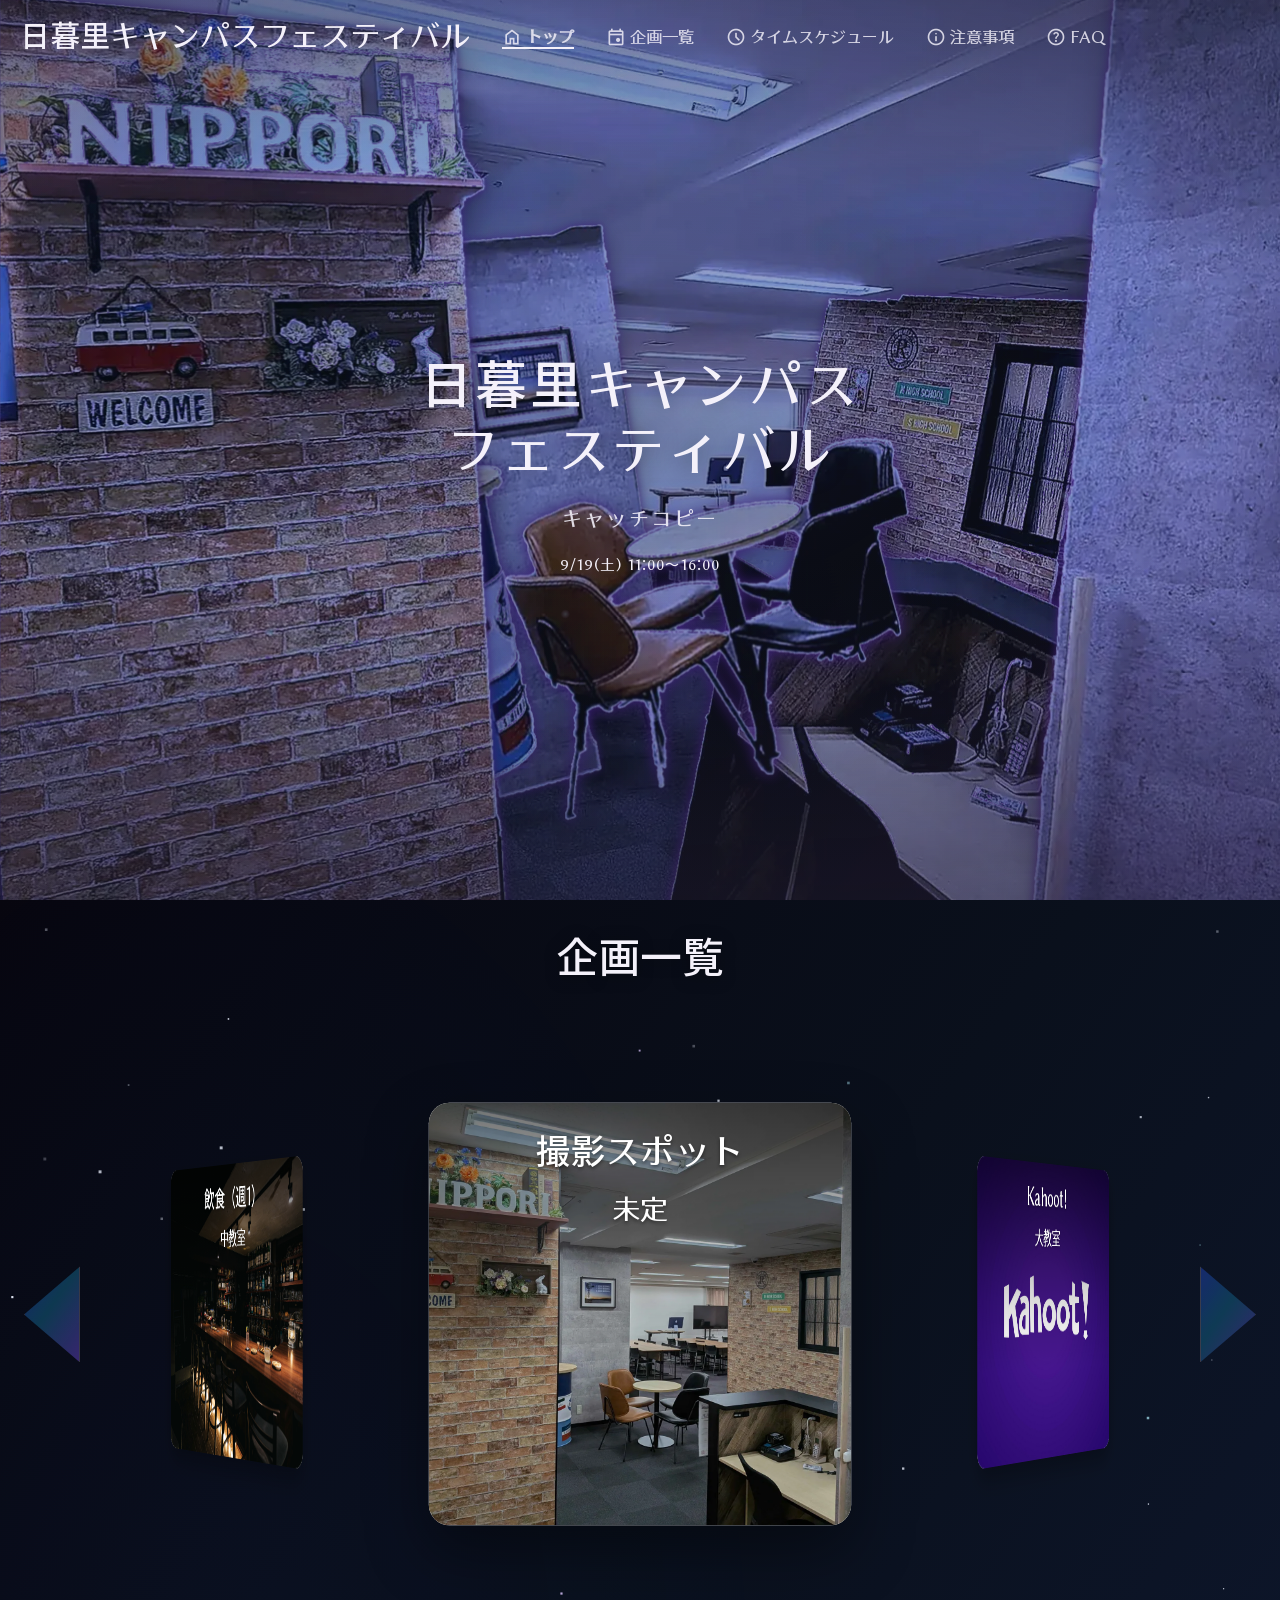
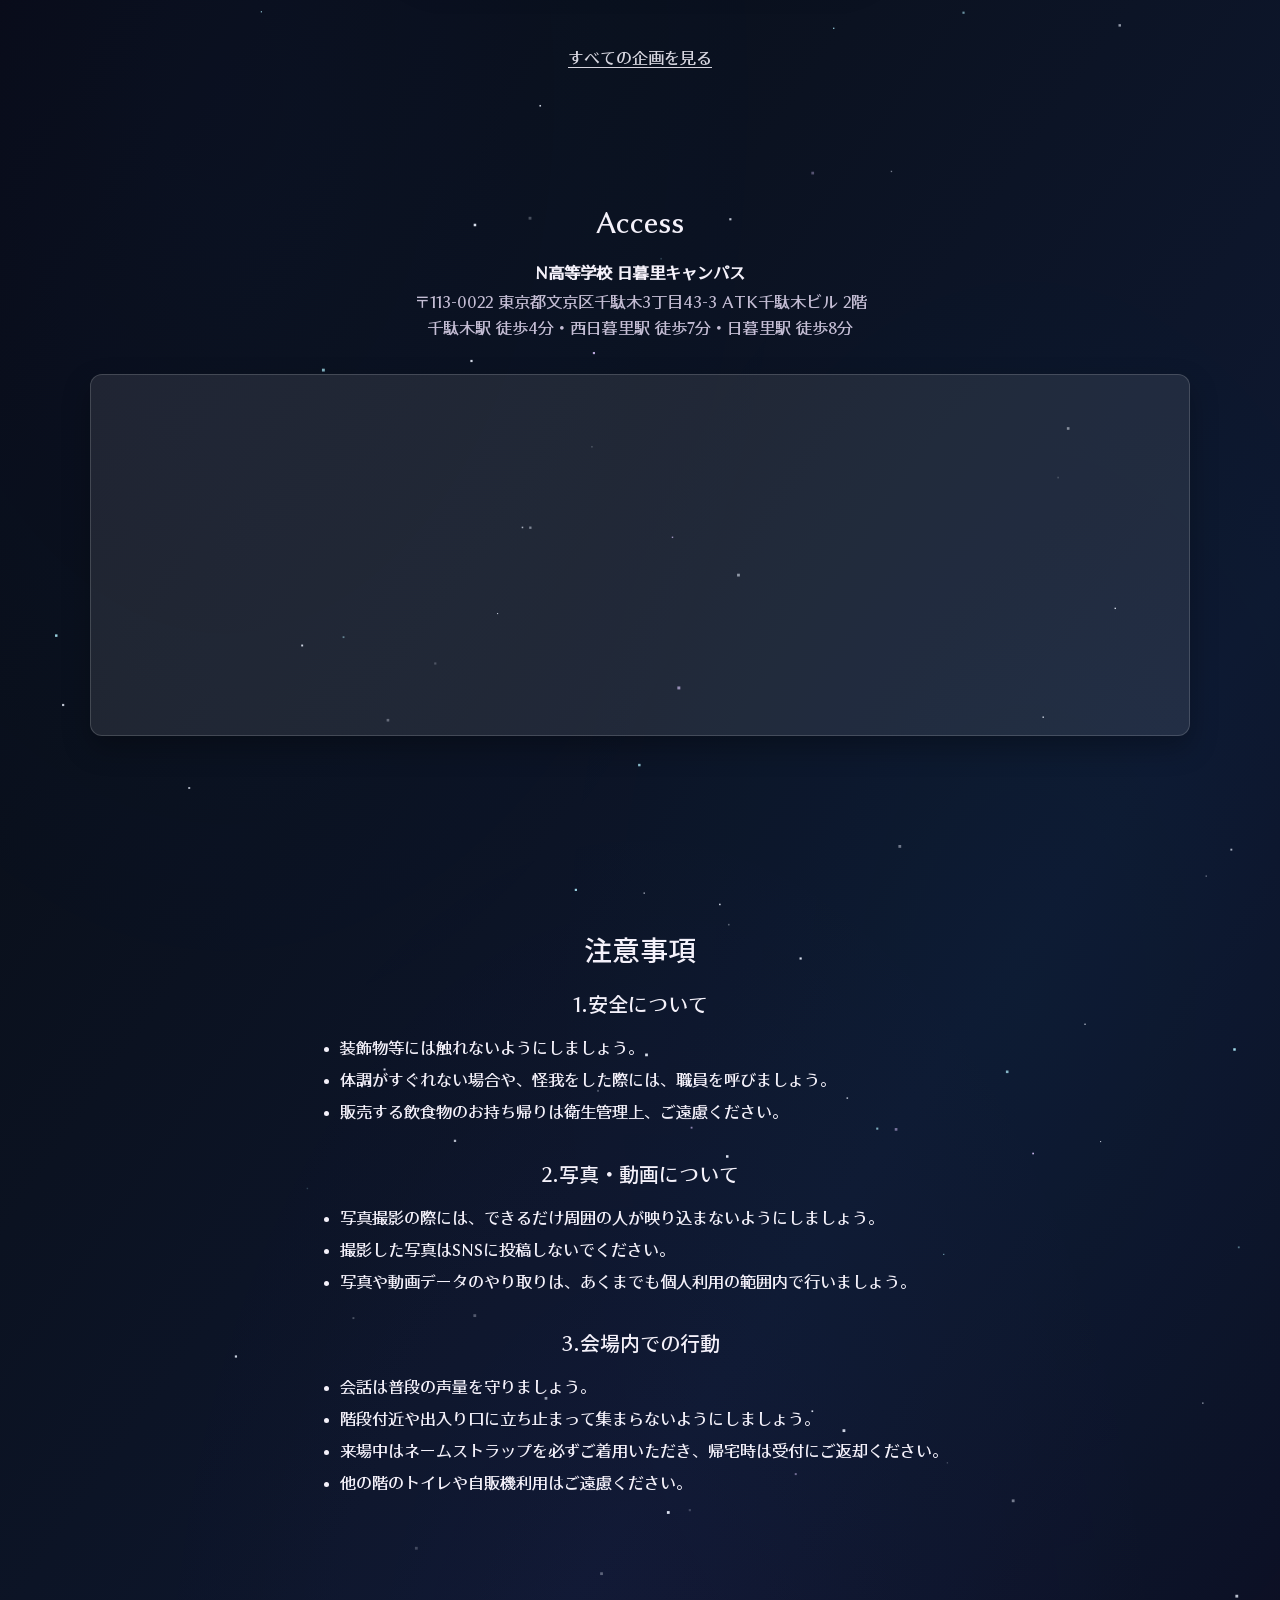
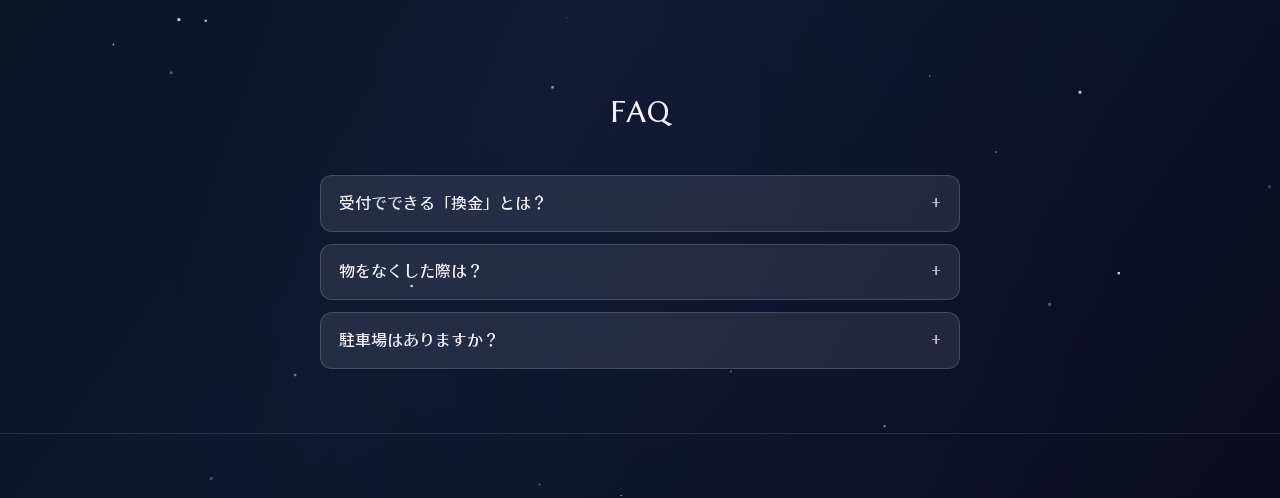
==== commit ad390d29: "こみっと" ====
--- a/index.html
+++ b/index.html
@@ -72,7 +72,7 @@
           <ul class="event-list">
             <li>
               <a class="event-card-link" href="pages/events/satueisupotto.html"><article class="event-card">
-                <img class="event-card-image" src="images/event-placeholder.webp" alt="" aria-hidden="true" width="1024" height="898" loading="lazy" decoding="async">
+                <img class="event-card-image" src="images/satueisupotto.webp" alt="" aria-hidden="true" width="1024" height="898" loading="lazy" decoding="async">
                 <div class="event-card-body">
                   <h3 class="event-name">撮影スポット</h3>
                   <p class="event-meta">
@@ -83,7 +83,7 @@
             </li>
             <li>
               <a class="event-card-link" href="pages/events/kahoot.html"><article class="event-card">
-                <img class="event-card-image" src="images/event-placeholder.webp" alt="" aria-hidden="true" width="1024" height="898" loading="lazy" decoding="async">
+                <img class="event-card-image" src="images/kahoot.webp" alt="" aria-hidden="true" width="1024" height="898" loading="lazy" decoding="async">
                 <div class="event-card-body">
                   <h3 class="event-name">Kahoot!</h3>
                   <p class="event-meta">
@@ -94,7 +94,7 @@
             </li>
             <li>
               <a class="event-card-link" href="pages/events/bingo.html"><article class="event-card">
-                <img class="event-card-image" src="images/event-placeholder.webp" alt="" aria-hidden="true" width="1024" height="898" loading="lazy" decoding="async">
+                <img class="event-card-image" src="images/bingo.webp" alt="" aria-hidden="true" width="1024" height="898" loading="lazy" decoding="async">
                 <div class="event-card-body">
                   <h3 class="event-name">BINGO</h3>
                   <p class="event-meta">
@@ -105,7 +105,7 @@
             </li>
             <li>
               <a class="event-card-link" href="pages/events/game.html"><article class="event-card">
-                <img class="event-card-image" src="images/event-placeholder.webp" alt="" aria-hidden="true" width="1024" height="898" loading="lazy" decoding="async">
+                <img class="event-card-image" src="images/game.webp" alt="" aria-hidden="true" width="1024" height="898" loading="lazy" decoding="async">
                 <div class="event-card-body">
                   <h3 class="event-name">ゲーム大会</h3>
                   <p class="event-meta">
@@ -116,7 +116,7 @@
             </li>
             <li>
               <a class="event-card-link" href="pages/events/vr.html"><article class="event-card">
-                <img class="event-card-image" src="images/event-placeholder.webp" alt="" aria-hidden="true" width="1024" height="898" loading="lazy" decoding="async">
+                <img class="event-card-image" src="images/vr.webp" alt="" aria-hidden="true" width="1024" height="898" loading="lazy" decoding="async">
                 <div class="event-card-body">
                   <h3 class="event-name">VR</h3>
                   <p class="event-meta">
@@ -127,7 +127,7 @@
             </li>
             <li>
               <a class="event-card-link" href="pages/events/food_3.html"><article class="event-card">
-                <img class="event-card-image" src="images/event-placeholder.webp" alt="" aria-hidden="true" width="1024" height="898" loading="lazy" decoding="async">
+                <img class="event-card-image" src="images/food_chinese.webp" alt="" aria-hidden="true" width="1024" height="898" loading="lazy" decoding="async">
                 <div class="event-card-body">
                   <h3 class="event-name">飲食（週3）</h3>
                   <p class="event-meta">
@@ -138,7 +138,7 @@
             </li>
             <li>
               <a class="event-card-link" href="pages/events/food_1.html"><article class="event-card">
-                <img class="event-card-image" src="images/event-placeholder.webp" alt="" aria-hidden="true" width="1024" height="898" loading="lazy" decoding="async">
+                <img class="event-card-image" src="images/bar.webp" alt="" aria-hidden="true" width="1024" height="898" loading="lazy" decoding="async">
                 <div class="event-card-body">
                   <h3 class="event-name">飲食（週1）</h3>
                   <p class="event-meta">
--- a/css/style.css
+++ b/css/style.css
@@ -1 +1 @@
-:root{--color-text:#f4f1fa;--color-background:#1c1830;--color-muted:#c4bdd4;--color-border:rgba(255,255,255,0.16);--color-link-hover:#5eead4;--color-surface:rgba(255,255,255,0.09);--color-surface-strong:rgba(255,255,255,0.14);--color-panel:#242038;--color-ink:32,28,48;--grad-blue:#2563eb;--grad-cyan:#06b6d4;--grad-violet:#8b5cf6;--ambient-duration:18s;--ambient-gradient-image:linear-gradient(125deg,#07060f 0,#0a101c 12%,#0e1830 24%,#0c0a1c 38%,#141028 52%,#1a1434 66%,#0e1a2c 80%,#080710 100%);--accent-gradient-image:linear-gradient(125deg,rgba(37,99,235,0.55) 0,rgba(6,182,212,0.4) 45%,rgba(139,92,246,0.55) 100%);--spacing-xs:.5rem;--spacing-sm:1rem;--spacing-md:2rem;--spacing-lg:4rem;--content-width:960px;--font-title:"GenEi LateGo","Hiragino Sans","Hiragino Kaku Gothic ProN",sans-serif;--font-body:"GenEi LateMin","Hiragino Mincho ProN","Yu Mincho",serif}@font-face{font-family:"GenEi LateGo";src:url("../fonts/GenEiLateGo_v2.woff2") format("woff2");font-weight:400;font-style:normal;font-display:swap}@font-face{font-family:"GenEi LateMin";src:url("../fonts/GenEiLateMin_v2.woff2") format("woff2");font-weight:400;font-style:normal;font-display:swap}*,*::before,*::after{box-sizing:border-box}body{margin:0;font-family:var(--font-body);font-size:16px;line-height:1.6;color:var(--color-text);background-color:var(--color-background);min-height:100vh;overflow-x:clip;padding-top:var(--header-offset,5rem)}html{overflow-x:clip}img{max-width:100%;height:auto;display:block}h1,h2,h3{font-family:var(--font-title);font-weight:400}a{color:inherit}a:hover{color:var(--color-link-hover)}.container{width:min(100% - 2rem,var(--content-width));margin-inline:auto}.section{padding-block:var(--spacing-lg)}.section h2{margin-top:0;margin-bottom:var(--spacing-sm);font-size:1.5rem;font-family:var(--font-title);font-weight:400}.section p{margin:0;color:var(--color-muted)}.site-header{position:fixed;top:0;left:0;right:0;z-index:100;display:flex;align-items:center;padding-block:1.3rem;padding-inline:1rem;border-bottom:1px solid transparent;background-color:rgba(var(--color-ink),0.52);backdrop-filter:blur(12px);-webkit-backdrop-filter:blur(12px);font-family:var(--font-body);color:var(--color-text);transition:background-color .25s ease,border-bottom-color .25s ease}.site-header.is-scrolled{background-color:rgba(var(--color-ink),0.78);border-bottom-color:var(--color-border)}.site-header>.container.header-inner{width:100%;max-width:none;margin-inline:0;padding-inline:.25rem}.header-inner{display:flex;flex-direction:row;flex-wrap:nowrap;align-items:baseline;justify-content:flex-start;gap:.75rem;text-align:left;width:100%;min-width:0}.site-title{margin:0;font-size:1.875rem;text-align:left;flex-shrink:1;min-width:0;line-height:1;display:flex;align-items:center;font-family:var(--font-title);text-decoration:none;color:inherit}.site-title:hover{color:inherit}.nav-list a[aria-current="page"]{border-bottom-color:var(--color-text);font-weight:600}.site-nav{width:auto;flex-shrink:0;display:flex;align-items:center}.nav-list{display:flex;flex-wrap:nowrap;justify-content:flex-start;align-items:center;gap:var(--spacing-sm);margin:0;padding:0;list-style:none}.nav-list a{display:inline-flex;align-items:center;gap:.25rem;text-decoration:none;border-bottom:2px solid transparent;line-height:1;color:rgba(244,241,250,0.82);padding-bottom:0;white-space:nowrap}.nav-list .material-symbols-outlined{font-size:1.25em;font-variation-settings:"FILL" 0,"wght" 400,"GRAD" 0,"opsz" 24;line-height:1}@media(min-width:768px){.header-inner{gap:var(--spacing-md)}.nav-list{gap:var(--spacing-md)}.nav-list a{border-bottom-width:2px}}.nav-list a:hover{color:var(--color-link-hover);border-bottom-color:var(--color-link-hover)}.page-home,.page-night{padding-top:0}.page-home .site-header,.page-night .site-header{background-color:transparent;border-bottom-color:transparent;backdrop-filter:none;-webkit-backdrop-filter:none}.page-home .site-header.is-scrolled,.page-night .site-header.is-scrolled{background-color:rgba(var(--color-ink),0.78);border-bottom-color:var(--color-border);backdrop-filter:blur(12px);-webkit-backdrop-filter:blur(12px)}.hero{position:relative;margin:0;padding:0;text-align:center}.hero-stage{position:relative;isolation:isolate;overflow:hidden;width:100%;min-height:100svh;display:flex;flex-direction:column;align-items:center;justify-content:center;background-color:var(--color-background)}.hero-stage>.parallax-scene{position:absolute;inset:0;z-index:0}.hero-stage::before{content:"";position:absolute;inset:0;z-index:1;pointer-events:none;background:radial-gradient(ellipse 70% 55% at 50% 48%,rgba(var(--color-ink),0.42) 0,rgba(var(--color-ink),0.14) 55%,rgba(var(--color-ink),0.32) 100%),linear-gradient(to bottom,rgba(var(--color-ink),0.28) 0,transparent 28%,transparent 62%,rgba(var(--color-ink),0.4) 100%)}.hero-content{position:relative;z-index:2;width:min(100% - 2.5rem,40rem);margin-inline:auto;padding-block:calc(var(--header-offset, 5rem) + 2rem) 5rem;display:flex;flex-direction:column;align-items:center;gap:1.25rem}.hero-brand{margin:0;max-width:18em;font-family:var(--font-title);font-size:clamp(1.75rem,5.2vw,3.25rem);font-weight:400;line-height:1.25;letter-spacing:.06em;color:#f4f1fa;text-shadow:0 2px 24px rgba(0,0,0,0.45)}.hero-catch{margin:0;font-family:var(--font-body);font-size:clamp(1rem,2.4vw,1.25rem);font-weight:400;letter-spacing:.12em;color:rgba(244,241,250,0.88)}.hero-meta{margin:0;font-family:var(--font-body);font-size:.875rem;letter-spacing:.08em;color:#f4f1fa}.events{text-align:center}.events-stage--panel>.events{padding-top:0;padding-bottom:0}.events-stage{position:relative;isolation:isolate;overflow:hidden;width:100%;background-color:var(--color-panel)}.events-stage--panel{background-color:#07060f;background-image:var(--ambient-gradient-image);background-size:280% 280%;background-repeat:no-repeat;animation:ambient-gradient-flow var(--ambient-duration) ease infinite;padding-bottom:0}.events-stage--panel>.access,.events-stage--panel>.faq,.events-stage--panel>.notices,.events-stage--panel>.site-footer,.events-stage--panel>.event-detail,.events-stage--panel>.timetable,.events-stage--panel>.events{background-color:transparent;background-image:none;isolation:auto;overflow:visible}.events-stage--panel>.site-footer{border-top-color:rgba(255,255,255,0.1)}.page-night .events-stage--panel{min-height:100svh}.page-night .events-stage--panel>.section{padding-top:calc(var(--header-offset, 5rem) + var(--spacing-md))}.page-night .section.events:has(.events-stage--panel){padding:0;margin:0}.page-night .events-stage--panel>.events-stage-heading{padding-top:calc(var(--header-offset, 5rem) + var(--spacing-md))}.events-stage--panel::after{content:"";position:absolute;inset:-4%;z-index:1;pointer-events:none;background:radial-gradient(ellipse 60% 45% at 20% 30%,rgba(37,99,235,0.06),transparent 70%),radial-gradient(ellipse 50% 40% at 78% 60%,rgba(6,182,212,0.04),transparent 70%),radial-gradient(ellipse 55% 45% at 50% 85%,rgba(139,92,246,0.05),transparent 70%);opacity:.75;animation:night-soft-light 22s ease-in-out infinite}@keyframes night-soft-light{0%,100%{opacity:.82;transform:translate3d(0,0,0)}50%{opacity:1;transform:translate3d(1.2%,-0.8%,0)}}.night-sky{position:absolute;inset:0;z-index:2;width:100%;height:100%;pointer-events:none;display:block}@keyframes ambient-gradient-flow{0%{background-position:0 40%}50%{background-position:100% 60%}100%{background-position:0 40%}}@media(prefers-reduced-motion:reduce){.events-stage--panel{animation:none;background-position:40% 50%}.events-stage--panel::after{animation:none;opacity:.9;transform:none}}.events-stage--panel .events-stage-heading h2{color:var(--color-text)}.events-more{position:relative;z-index:3;margin:0;padding:var(--spacing-md) var(--spacing-sm) var(--spacing-lg);text-align:center}.events-more a{color:rgba(244,241,250,0.88);text-decoration:underline;text-underline-offset:.2em}.events-more a:hover{color:#5eead4}.parallax-scene{position:absolute;inset:0;z-index:0;overflow:hidden;pointer-events:none;contain:layout paint}.parallax-scene__world{position:absolute;transform-origin:center center;contain:layout style}.parallax-scene__slot{position:absolute;line-height:0;transform:translateZ(0)}.parallax-scene.is-active .parallax-scene__slot.is-animated,.parallax-scene.is-active .parallax-scene__slot.is-background{will-change:transform}.parallax-scene__slot.is-background{left:0 !important;top:0 !important;width:100% !important;height:100%}.parallax-scene__layer{position:relative;width:100%;height:auto;max-width:none;display:block;pointer-events:none;user-select:none;filter:drop-shadow(0 0 5px rgba(76,29,149,0.95)) drop-shadow(4px 12px 18px rgba(10,6,28,0.42))}.parallax-scene__layer[data-depth="mid-back"]{filter:drop-shadow(0 0 4px rgba(76,29,149,0.82)) drop-shadow(2px 7px 11px rgba(10,6,28,0.26))}.parallax-scene__layer[data-depth="wall"]{filter:drop-shadow(0 0 5px rgba(76,29,149,0.95)) drop-shadow(4px 12px 18px rgba(10,6,28,0.42))}.parallax-scene__layer[data-depth="mid-front"]{filter:drop-shadow(0 0 6px rgba(76,29,149,1)) drop-shadow(5px 14px 20px rgba(8,4,24,0.5))}.parallax-scene__layer[data-depth="foreground"]{filter:drop-shadow(0 0 7px rgba(76,29,149,1)) drop-shadow(6px 18px 24px rgba(8,4,22,0.58))}.parallax-scene__layer.is-background{width:100%;height:100%;object-fit:cover;filter:none}.parallax-scene__glow{position:absolute;inset:0;z-index:20;pointer-events:none;background:linear-gradient(125deg,rgba(37,99,235,0.2) 0,rgba(6,182,212,0.1) 40%,rgba(139,92,246,0.22) 100%);opacity:.42;contain:strict;transform:translate3d(0,0,0) scale(1.08)}.parallax-scene.is-active .parallax-scene__glow{will-change:transform}.parallax-scene__particles{position:absolute;inset:0;z-index:21;pointer-events:none;overflow:hidden;contain:strict}.parallax-scene__particle{position:absolute;left:var(--p-left,50%);bottom:-8%;width:var(--p-size,10px);height:var(--p-size,10px);margin-left:calc(var(--p-size, 10px) / -2);border-radius:50%;background:radial-gradient(circle,rgba(186,230,253,0.85) 0,rgba(196,181,253,0.4) 40%,rgba(139,92,246,0) 70%);opacity:0;transform:translate3d(0,0,0) scale(0.7)}.parallax-scene.is-active .parallax-scene__particle{will-change:transform}.events-stage::before{content:"";position:absolute;inset:0;z-index:2;pointer-events:none;background:linear-gradient(160deg,rgba(var(--color-ink),0.22) 0,rgba(var(--color-ink),0.08) 45%,rgba(var(--color-ink),0.3) 100%)}.events-stage--panel::before{display:none}.events-stage--food-chinese{background-color:#1a100c;background-image:url("../images/food_chinese.webp");background-size:cover;background-position:center;background-repeat:no-repeat;animation:none}.events-stage--food-chinese::before{display:block;content:"";position:absolute;inset:0;z-index:2;pointer-events:none;background:linear-gradient(180deg,rgba(var(--color-ink),0.52) 0,rgba(var(--color-ink),0.4) 45%,rgba(var(--color-ink),0.62) 100%)}.events-stage--food-chinese::after{display:none}.events-stage>*:not(.parallax-scene):not(.night-sky){position:relative;z-index:3}.events-stage-heading{padding-block:var(--spacing-md);text-align:center}.events-stage-heading h2{margin:0;font-size:2.25rem;line-height:1.2;font-family:var(--font-title);color:var(--color-text);text-shadow:0 2px 16px rgba(0,0,0,0.35)}.event-list{margin:var(--spacing-md) 0 0;padding:0;list-style:none;display:grid;gap:var(--spacing-sm)}.events-stage>.container>.event-list{grid-template-columns:1fr 1fr}.events-stage>.container{padding-bottom:var(--spacing-lg)}.events-stage>.container>p{margin:0 0 var(--spacing-md);text-align:center;color:var(--color-muted);text-shadow:none}.event-carousel{--carousel-card:330px;position:relative;width:100%;max-width:100%;height:min(600px,95vw);perspective:1800px;perspective-origin:50% 45%;overflow:hidden;display:flex;align-items:center;justify-content:center;isolation:isolate;touch-action:pan-y;user-select:none;background:transparent}.carousel-nav{position:absolute;top:50%;z-index:5;width:clamp(36px,7vw,56px);height:clamp(64px,14vw,96px);padding:0;border:1px solid var(--color-border);cursor:pointer;transform:translateY(-50%);background-color:rgba(var(--color-ink),0.52);background-image:var(--accent-gradient-image);background-size:100% 100%;background-position:center;background-repeat:no-repeat;background-blend-mode:soft-light;box-shadow:0 8px 24px rgba(0,0,0,0.35);transition:transform .2s ease,filter .2s ease,opacity .2s ease}.carousel-nav--prev{left:clamp(0.5rem,2.5vw,1.5rem);clip-path:polygon(100% 0,0 50%,100% 100%)}.carousel-nav--next{right:clamp(0.5rem,2.5vw,1.5rem);clip-path:polygon(0 0,100% 50%,0 100%)}.carousel-nav:hover{filter:brightness(1.05)}.carousel-nav:active{transform:translateY(-50%) scale(0.94)}.carousel-nav:focus-visible{outline:3px solid var(--grad-blue);outline-offset:4px}.event-carousel .event-list{position:relative;width:var(--carousel-card);height:var(--carousel-card);margin:0;padding:0;list-style:none;transform-style:preserve-3d;transform:translateZ(0)}.event-carousel .event-list>li{position:absolute;top:0;left:0;width:var(--carousel-card);height:var(--carousel-card);margin:0;transform-style:preserve-3d;-webkit-backface-visibility:hidden;backface-visibility:hidden}.event-carousel .event-card-link{display:block;width:100%;height:100%;-webkit-backface-visibility:hidden;backface-visibility:hidden}.event-carousel .event-card{box-sizing:border-box;position:relative;width:100%;height:100%;aspect-ratio:1 / 1;display:flex;flex-direction:column;justify-content:flex-start;align-items:stretch;text-align:center;overflow:hidden;border:0;border-radius:16px;background-color:#fff;transition:transform .35s ease;transform-origin:center center;-webkit-backface-visibility:hidden;backface-visibility:hidden;padding:0;box-shadow:0 12px 30px rgba(0,0,0,0.3)}.event-carousel .event-card.is-active{transform:scale(1.28);z-index:2;box-shadow:0 20px 48px rgba(0,0,0,0.4)}.event-carousel .event-card-link:hover .event-card.is-active{transform:scale(1.28) translateY(-14px)}.event-carousel .event-meta{justify-content:center}@media(max-width:767px){.site-header{padding-block:.75rem;padding-inline:.75rem}.header-inner{flex-direction:column;flex-wrap:nowrap;align-items:flex-start;gap:.45rem}.site-title{flex-shrink:0;max-width:100%;font-size:clamp(1rem,4.2vw,1.2rem);line-height:1.25}.site-nav{width:100%}.nav-list{flex-wrap:wrap;gap:.55rem .75rem}.nav-list a{font-size:.8125rem;gap:.2rem}.nav-list .material-symbols-outlined{font-size:1.1em}.hero-stage{background-color:var(--color-background);background-image:url("../images/nippori_1.webp");background-size:cover;background-position:center;background-repeat:no-repeat}.events-stage{background-color:var(--color-panel)}.events-stage--panel{background-color:#07060f;background-image:var(--ambient-gradient-image);background-size:240% 240%;background-repeat:no-repeat;animation:ambient-gradient-flow calc(var(--ambient-duration) * 1.35) ease infinite}.events-stage--food-chinese{background-color:#1a100c;background-image:url("../images/food_chinese.webp");background-size:cover;background-position:center;background-repeat:no-repeat;animation:none}.parallax-scene{display:none !important}.hero-content{gap:.85rem;width:min(100% - 1.5rem,40rem);padding-block:calc(var(--header-offset, 4.5rem) + 1.25rem) 3.5rem}.hero-brand{font-size:clamp(1.45rem,7vw,2.25rem)}.hero-catch{font-size:clamp(0.9rem,3.6vw,1.05rem)}.events-stage>.container{width:min(100% - 1.5rem,var(--content-width));padding-bottom:var(--spacing-md)}.events-stage>.container>p{font-size:.9rem;margin-bottom:var(--spacing-sm)}.events-stage>.container>.event-list{grid-template-columns:repeat(2,minmax(0,1fr));gap:.75rem;width:100%}.events-stage>.container>.event-list>li{min-width:0}.events-stage>.container>.event-list .event-card-link{height:100%}.events-stage>.container>.event-list .event-card{width:100%;height:auto;min-height:0;aspect-ratio:1 / 1;border-radius:12px}.events-stage>.container>.event-list .event-card-image{position:absolute;inset:0;width:100%;height:100%;object-fit:cover}.events-stage>.container>.event-list .event-card-body{padding:.55rem .65rem}.events-stage>.container>.event-list .event-name{margin:0;font-size:clamp(0.85rem,3.4vw,1.05rem);line-height:1.25;overflow-wrap:anywhere}.page-night .events-stage--panel>.events-stage-heading{padding-top:calc(var(--header-offset, 4.5rem) + var(--spacing-sm))}.events-stage-heading h2{font-size:1.5rem}.event-carousel{--carousel-card:clamp(140px,42vw,180px);height:min(340px,88vw);perspective:900px;perspective-origin:50% 42%}.event-carousel .event-card{min-height:0}.event-carousel .event-card.is-active{transform:scale(1.1)}.event-carousel .event-card-link:hover .event-card.is-active{transform:scale(1.1) translateY(-4px)}.carousel-nav{width:28px;height:48px}.carousel-nav--prev{left:.25rem}.carousel-nav--next{right:.25rem}.access-map iframe{height:280px}.table-wrap{-webkit-overflow-scrolling:touch;overscroll-behavior-x:contain}.timetable-table--places{min-width:760px;font-size:.72rem}.timetable-table--places th[scope="row"]{position:sticky;left:0;z-index:1;background-color:rgba(var(--color-ink),0.92)}.timetable-table--places thead th:first-child{position:sticky;left:0;z-index:2}.faq-list{max-width:none}.faq-item summary{padding:.85rem .95rem;font-size:.95rem}.faq-item p{padding:0 .95rem .9rem;font-size:.9rem}.container--wide{width:min(100% - 1.25rem,1100px)}.section{padding-block:var(--spacing-md)}.notices{padding-block:calc(var(--spacing-md) * 2)}.page-night .events-stage--panel>.section{padding-top:calc(var(--header-offset, 4.5rem) + var(--spacing-sm));padding-bottom:var(--spacing-md)}.events-stage--panel::after{animation:none;opacity:.7;transform:none}.events-stage--food-chinese::after{display:none}}.event-card-link{display:block;color:inherit;text-decoration:none}.event-card-link:hover .event-card{box-shadow:0 8px 24px rgba(0,0,0,0.16)}.event-card-link:hover{color:inherit}.event-detail{text-align:left}.event-detail-back{margin:0 0 var(--spacing-sm)}.event-detail-back a{text-decoration:underline}.event-detail-main{display:flex;flex-wrap:wrap;align-items:flex-start;gap:var(--spacing-md)}.event-detail-image{flex:0 0 auto;width:min(100%,360px);aspect-ratio:1 / 1;object-fit:cover;border-radius:16px;margin:0;border:1px solid var(--color-border);box-shadow:0 12px 28px rgba(0,0,0,0.28)}.event-detail-body{flex:1 1 240px;min-width:0}.event-detail-body p{margin:0 0 var(--spacing-sm);color:var(--color-text)}@media(max-width:767px){.event-detail-main{flex-direction:column}.event-detail-image{width:min(100%,520px)}}.event-card{position:relative;overflow:hidden;padding:0;border:1px solid var(--color-border);border-radius:16px;min-height:220px;display:flex;flex-direction:column;justify-content:flex-start;background-color:var(--color-surface);box-shadow:0 12px 28px rgba(0,0,0,0.28)}.event-card-image{position:absolute;inset:0;width:100%;height:100%;object-fit:cover;display:block;z-index:0}.event-card::after{content:"";position:absolute;inset:0;z-index:1;pointer-events:none;background:linear-gradient(to bottom,rgba(0,0,0,0.55) 0,rgba(0,0,0,0.15) 45%,rgba(0,0,0,0) 70%)}.event-card-body{position:relative;z-index:2;padding:var(--spacing-sm);color:#fff;text-shadow:0 1px 3px rgba(0,0,0,0.45)}.event-name{margin:0 0 var(--spacing-xs);font-size:1.6875rem;font-family:var(--font-title);font-weight:400;color:inherit}.event-meta{margin:0 0 var(--spacing-xs);display:flex;flex-wrap:wrap;gap:var(--spacing-sm);font-size:1.3125rem;color:inherit}.event-card-body .event-meta{color:inherit}.timetable-day{margin:var(--spacing-md) 0 var(--spacing-sm);font-size:1.125rem;font-family:var(--font-title);font-weight:400}.table-wrap{overflow-x:auto;border:1px solid var(--color-border);border-radius:12px;background-color:var(--color-surface)}.timetable-table{width:100%;border-collapse:collapse;min-width:480px}.timetable-table th,.timetable-table td{padding:var(--spacing-xs) var(--spacing-sm);border:1px solid var(--color-border);text-align:left;vertical-align:top;background-color:transparent}.timetable-table th{background-color:var(--color-surface-strong);font-weight:600;color:var(--color-text)}.container--wide{width:min(100% - 2rem,1100px);margin-inline:auto}.timetable-table--places{min-width:920px;font-size:.8125rem}.timetable-table--places thead th{text-align:center;vertical-align:bottom;line-height:1.35}.timetable-place-sub{display:inline-block;margin-top:.15rem;font-size:.75em;font-weight:400;color:var(--color-muted)}.timetable-table--places th[scope="row"]{white-space:nowrap;text-align:center;font-variant-numeric:tabular-nums}.timetable-table--places td{text-align:center;vertical-align:middle}.timetable-note{margin-top:var(--spacing-sm);font-size:.875rem;color:var(--color-muted)}.access{position:relative;isolation:isolate;overflow:hidden;text-align:center;font-family:var(--font-body);background-color:#3a3558;background-image:radial-gradient(ellipse 75% 55% at 50% 0,rgba(167,139,250,0.28) 0,transparent 70%),radial-gradient(ellipse 50% 40% at 80% 80%,rgba(6,182,212,0.14) 0,transparent 65%)}.faq{position:relative;isolation:isolate;overflow:hidden;text-align:center;font-family:var(--font-body);background-color:var(--color-background);background-image:radial-gradient(ellipse 70% 50% at 50% 0,rgba(76,29,149,0.16),transparent 70%)}.notices{position:relative;isolation:isolate;overflow:hidden;text-align:center;font-family:var(--font-body);background-color:transparent;padding-block:calc(var(--spacing-lg) * 2)}.notices-lead{margin:0 0 var(--spacing-md)}.notices-groups{margin:0 auto;max-width:40rem;text-align:left;display:grid;gap:var(--spacing-md)}.notices-group{margin:0}.notices-title{margin:0 0 var(--spacing-sm);font-family:var(--font-title);font-size:1.25rem;font-weight:400;color:var(--color-text);text-align:center}.notices-list{margin:0;padding-left:1.25rem;color:var(--color-text)}.notices-list li{margin:0 0 .4rem;padding:0;border:0;border-radius:0;background:0;line-height:1.6}.notices-list li:last-child{margin-bottom:0}.access>*,.faq>*,.notices>*{position:relative;z-index:1}.faq-lead{margin:0 0 var(--spacing-md)}.faq-spacer{margin:0 0 var(--spacing-md);min-height:1.5em}.faq-list{margin:0 auto;max-width:40rem;text-align:left;display:grid;gap:.75rem}.faq-item{margin:0;border:1px solid var(--color-border);border-radius:12px;background-color:var(--color-surface);overflow:hidden}.faq-item summary{cursor:pointer;list-style:none;padding:.9rem 1.1rem;font-family:var(--font-title);font-weight:400;color:var(--color-text)}.faq-item summary::-webkit-details-marker{display:none}.faq-item summary::after{content:"+";float:right;color:var(--color-muted)}.faq-item[open] summary::after{content:"−"}.faq-item p{margin:0;padding:0 1.1rem 1rem;color:var(--color-muted)}.access .access-name{margin:0 0 .25rem;font-weight:700;color:var(--color-text)}.access-address,.access-transit{margin:0;color:var(--color-muted)}.access-transit{margin-top:.25rem}.access-map{margin-top:var(--spacing-md);overflow:hidden;border-radius:12px;border:1px solid var(--color-border);background-color:var(--color-surface);box-shadow:0 12px 28px rgba(0,0,0,0.28)}.access-map iframe{display:block;width:100%;max-width:100%}.site-footer{padding-block:var(--spacing-md);border-top:1px solid var(--color-border);font-size:.875rem;color:var(--color-muted);background-color:var(--color-background)}.site-footer p{margin:0}@media(min-width:768px){.section h2{font-size:1.75rem}.events-stage-heading h2{font-size:2.625rem}}@media(min-width:1024px){:root{--content-width:1100px}}+:root{--color-text:#f4f1fa;--color-background:#1c1830;--color-muted:#c4bdd4;--color-border:rgba(255,255,255,0.16);--color-link-hover:#5eead4;--color-surface:rgba(255,255,255,0.09);--color-surface-strong:rgba(255,255,255,0.14);--color-panel:#242038;--color-ink:32,28,48;--grad-blue:#2563eb;--grad-cyan:#06b6d4;--grad-violet:#8b5cf6;--ambient-duration:18s;--ambient-gradient-image:linear-gradient(125deg,#07060f 0,#0a101c 12%,#0e1830 24%,#0c0a1c 38%,#141028 52%,#1a1434 66%,#0e1a2c 80%,#080710 100%);--accent-gradient-image:linear-gradient(125deg,rgba(37,99,235,0.55) 0,rgba(6,182,212,0.4) 45%,rgba(139,92,246,0.55) 100%);--spacing-xs:.5rem;--spacing-sm:1rem;--spacing-md:2rem;--spacing-lg:4rem;--content-width:960px;--font-title:"GenEi LateGo","Hiragino Sans","Hiragino Kaku Gothic ProN",sans-serif;--font-body:"GenEi LateMin","Hiragino Mincho ProN","Yu Mincho",serif}@font-face{font-family:"GenEi LateGo";src:url("../fonts/GenEiLateGo_v2.woff2") format("woff2");font-weight:400;font-style:normal;font-display:swap}@font-face{font-family:"GenEi LateMin";src:url("../fonts/GenEiLateMin_v2.woff2") format("woff2");font-weight:400;font-style:normal;font-display:swap}*,*::before,*::after{box-sizing:border-box}body{margin:0;font-family:var(--font-body);font-size:16px;line-height:1.6;color:var(--color-text);background-color:var(--color-background);min-height:100vh;overflow-x:clip;padding-top:var(--header-offset,5rem)}html{overflow-x:clip}img{max-width:100%;height:auto;display:block}h1,h2,h3{font-family:var(--font-title);font-weight:400}a{color:inherit}a:hover{color:var(--color-link-hover)}.container{width:min(100% - 2rem,var(--content-width));margin-inline:auto}.section{padding-block:var(--spacing-lg)}.section h2{margin-top:0;margin-bottom:var(--spacing-sm);font-size:1.5rem;font-family:var(--font-title);font-weight:400}.section p{margin:0;color:var(--color-muted)}.site-header{position:fixed;top:0;left:0;right:0;z-index:100;display:flex;align-items:center;padding-block:1.3rem;padding-inline:1rem;border-bottom:1px solid transparent;background-color:rgba(var(--color-ink),0.52);backdrop-filter:blur(12px);-webkit-backdrop-filter:blur(12px);font-family:var(--font-body);color:var(--color-text);transition:background-color .25s ease,border-bottom-color .25s ease}.site-header.is-scrolled{background-color:rgba(var(--color-ink),0.78);border-bottom-color:var(--color-border)}.site-header>.container.header-inner{width:100%;max-width:none;margin-inline:0;padding-inline:.25rem}.header-inner{display:flex;flex-direction:row;flex-wrap:nowrap;align-items:baseline;justify-content:flex-start;gap:.75rem;text-align:left;width:100%;min-width:0}.site-title{margin:0;font-size:1.875rem;text-align:left;flex-shrink:1;min-width:0;line-height:1;display:flex;align-items:center;font-family:var(--font-title);text-decoration:none;color:inherit}.site-title:hover{color:inherit}.nav-list a[aria-current="page"]{border-bottom-color:var(--color-text);font-weight:600}.site-nav{width:auto;flex-shrink:0;display:flex;align-items:center}.nav-list{display:flex;flex-wrap:nowrap;justify-content:flex-start;align-items:center;gap:var(--spacing-sm);margin:0;padding:0;list-style:none}.nav-list a{display:inline-flex;align-items:center;gap:.25rem;text-decoration:none;border-bottom:2px solid transparent;line-height:1;color:rgba(244,241,250,0.82);padding-bottom:0;white-space:nowrap}.nav-list .material-symbols-outlined{font-size:1.25em;font-variation-settings:"FILL" 0,"wght" 400,"GRAD" 0,"opsz" 24;line-height:1}@media(min-width:768px){.header-inner{gap:var(--spacing-md)}.nav-list{gap:var(--spacing-md)}.nav-list a{border-bottom-width:2px}}.nav-list a:hover{color:var(--color-link-hover);border-bottom-color:var(--color-link-hover)}.page-home,.page-night{padding-top:0}.page-home .site-header,.page-night .site-header{background-color:transparent;border-bottom-color:transparent;backdrop-filter:none;-webkit-backdrop-filter:none}.page-home .site-header.is-scrolled,.page-night .site-header.is-scrolled{background-color:rgba(var(--color-ink),0.78);border-bottom-color:var(--color-border);backdrop-filter:blur(12px);-webkit-backdrop-filter:blur(12px)}.hero{position:relative;margin:0;padding:0;text-align:center}.hero-stage{position:relative;isolation:isolate;overflow:hidden;width:100%;min-height:100svh;display:flex;flex-direction:column;align-items:center;justify-content:center;background-color:var(--color-background)}.hero-stage>.parallax-scene{position:absolute;inset:0;z-index:0}.hero-stage::before{content:"";position:absolute;inset:0;z-index:1;pointer-events:none;background:radial-gradient(ellipse 70% 55% at 50% 48%,rgba(var(--color-ink),0.42) 0,rgba(var(--color-ink),0.14) 55%,rgba(var(--color-ink),0.32) 100%),linear-gradient(to bottom,rgba(var(--color-ink),0.28) 0,transparent 28%,transparent 62%,rgba(var(--color-ink),0.4) 100%)}.hero-content{position:relative;z-index:2;width:min(100% - 2.5rem,40rem);margin-inline:auto;padding-block:calc(var(--header-offset, 5rem) + 2rem) 5rem;display:flex;flex-direction:column;align-items:center;gap:1.25rem}.hero-brand{margin:0;max-width:18em;font-family:var(--font-title);font-size:clamp(1.75rem,5.2vw,3.25rem);font-weight:400;line-height:1.25;letter-spacing:.06em;color:#f4f1fa;text-shadow:0 2px 24px rgba(0,0,0,0.45)}.hero-catch{margin:0;font-family:var(--font-body);font-size:clamp(1rem,2.4vw,1.25rem);font-weight:400;letter-spacing:.12em;color:rgba(244,241,250,0.88)}.hero-meta{margin:0;font-family:var(--font-body);font-size:.875rem;letter-spacing:.08em;color:#f4f1fa}.events{text-align:center}.events-stage--panel>.events{padding-top:0;padding-bottom:0}.events-stage{position:relative;isolation:isolate;overflow:hidden;width:100%;background-color:var(--color-panel)}.events-stage--panel{background-color:#07060f;background-image:var(--ambient-gradient-image);background-size:280% 280%;background-repeat:no-repeat;animation:ambient-gradient-flow var(--ambient-duration) ease infinite;padding-bottom:0}.events-stage--panel>.access,.events-stage--panel>.faq,.events-stage--panel>.notices,.events-stage--panel>.site-footer,.events-stage--panel>.event-detail,.events-stage--panel>.timetable,.events-stage--panel>.events{background-color:transparent;background-image:none;isolation:auto;overflow:visible}.events-stage--panel>.site-footer{border-top-color:rgba(255,255,255,0.1)}.page-night .events-stage--panel{min-height:100svh}.page-night .events-stage--panel>.section{padding-top:calc(var(--header-offset, 5rem) + var(--spacing-md))}.page-night .section.events:has(.events-stage--panel){padding:0;margin:0}.page-night .events-stage--panel>.events-stage-heading{padding-top:calc(var(--header-offset, 5rem) + var(--spacing-md))}.events-stage--panel::after{content:"";position:absolute;inset:-4%;z-index:1;pointer-events:none;background:radial-gradient(ellipse 60% 45% at 20% 30%,rgba(37,99,235,0.06),transparent 70%),radial-gradient(ellipse 50% 40% at 78% 60%,rgba(6,182,212,0.04),transparent 70%),radial-gradient(ellipse 55% 45% at 50% 85%,rgba(139,92,246,0.05),transparent 70%);opacity:.75;animation:night-soft-light 22s ease-in-out infinite}@keyframes night-soft-light{0%,100%{opacity:.82;transform:translate3d(0,0,0)}50%{opacity:1;transform:translate3d(1.2%,-0.8%,0)}}.night-sky{position:absolute;inset:0;z-index:2;width:100%;height:100%;pointer-events:none;display:block}@keyframes ambient-gradient-flow{0%{background-position:0 40%}50%{background-position:100% 60%}100%{background-position:0 40%}}@media(prefers-reduced-motion:reduce){.events-stage--panel{animation:none;background-position:40% 50%}.events-stage--panel::after{animation:none;opacity:.9;transform:none}}.events-stage--panel .events-stage-heading h2{color:var(--color-text)}.events-more{position:relative;z-index:3;margin:0;padding:var(--spacing-md) var(--spacing-sm) var(--spacing-lg);text-align:center}.events-more a{color:rgba(244,241,250,0.88);text-decoration:underline;text-underline-offset:.2em}.events-more a:hover{color:#5eead4}.parallax-scene{position:absolute;inset:0;z-index:0;overflow:hidden;pointer-events:none;contain:layout paint}.parallax-scene__world{position:absolute;transform-origin:center center;contain:layout style}.parallax-scene__slot{position:absolute;line-height:0;transform:translateZ(0)}.parallax-scene.is-active .parallax-scene__slot.is-animated,.parallax-scene.is-active .parallax-scene__slot.is-background{will-change:transform}.parallax-scene__slot.is-background{left:0 !important;top:0 !important;width:100% !important;height:100%}.parallax-scene__layer{position:relative;width:100%;height:auto;max-width:none;display:block;pointer-events:none;user-select:none;filter:drop-shadow(0 0 5px rgba(76,29,149,0.95)) drop-shadow(4px 12px 18px rgba(10,6,28,0.42))}.parallax-scene__layer[data-depth="mid-back"]{filter:drop-shadow(0 0 4px rgba(76,29,149,0.82)) drop-shadow(2px 7px 11px rgba(10,6,28,0.26))}.parallax-scene__layer[data-depth="wall"]{filter:drop-shadow(0 0 5px rgba(76,29,149,0.95)) drop-shadow(4px 12px 18px rgba(10,6,28,0.42))}.parallax-scene__layer[data-depth="mid-front"]{filter:drop-shadow(0 0 6px rgba(76,29,149,1)) drop-shadow(5px 14px 20px rgba(8,4,24,0.5))}.parallax-scene__layer[data-depth="foreground"]{filter:drop-shadow(0 0 7px rgba(76,29,149,1)) drop-shadow(6px 18px 24px rgba(8,4,22,0.58))}.parallax-scene__layer.is-background{width:100%;height:100%;object-fit:cover;filter:none}.parallax-scene__glow{position:absolute;inset:0;z-index:20;pointer-events:none;background:linear-gradient(125deg,rgba(37,99,235,0.2) 0,rgba(6,182,212,0.1) 40%,rgba(139,92,246,0.22) 100%);opacity:.42;contain:strict;transform:translate3d(0,0,0) scale(1.08)}.parallax-scene.is-active .parallax-scene__glow{will-change:transform}.parallax-scene__particles{position:absolute;inset:0;z-index:21;pointer-events:none;overflow:hidden;contain:strict}.parallax-scene__particle{position:absolute;left:var(--p-left,50%);bottom:-8%;width:var(--p-size,10px);height:var(--p-size,10px);margin-left:calc(var(--p-size, 10px) / -2);border-radius:50%;background:radial-gradient(circle,rgba(186,230,253,0.85) 0,rgba(196,181,253,0.4) 40%,rgba(139,92,246,0) 70%);opacity:0;transform:translate3d(0,0,0) scale(0.7)}.parallax-scene.is-active .parallax-scene__particle{will-change:transform}.events-stage::before{content:"";position:absolute;inset:0;z-index:2;pointer-events:none;background:linear-gradient(160deg,rgba(var(--color-ink),0.22) 0,rgba(var(--color-ink),0.08) 45%,rgba(var(--color-ink),0.3) 100%)}.events-stage--panel::before{display:none}.events-stage--photo{background-color:#12101c;background-size:cover;background-position:center;background-repeat:no-repeat;animation:none}.events-stage--photo::before{display:block;content:"";position:absolute;inset:0;z-index:2;pointer-events:none;background:linear-gradient(180deg,rgba(var(--color-ink),0.52) 0,rgba(var(--color-ink),0.4) 45%,rgba(var(--color-ink),0.62) 100%)}.events-stage--photo::after{display:none}.events-stage--food-chinese{background-image:url("../images/food_chinese.webp")}.events-stage--bingo{background-image:url("../images/bingo.webp")}.events-stage--kahoot{background-image:url("../images/kahoot.webp")}.events-stage--game{background-image:url("../images/game.webp")}.events-stage--vr{background-image:url("../images/vr.webp")}.events-stage--satueisupotto{background-image:url("../images/satueisupotto.webp")}.events-stage--bar{background-image:url("../images/bar.webp")}.events-stage>*:not(.parallax-scene):not(.night-sky){position:relative;z-index:3}.events-stage-heading{padding-block:var(--spacing-md);text-align:center}.events-stage-heading h2{margin:0;font-size:2.25rem;line-height:1.2;font-family:var(--font-title);color:var(--color-text);text-shadow:0 2px 16px rgba(0,0,0,0.35)}.event-list{margin:var(--spacing-md) 0 0;padding:0;list-style:none;display:grid;gap:var(--spacing-sm)}.events-stage>.container>.event-list{grid-template-columns:1fr 1fr}.events-stage>.container{padding-bottom:var(--spacing-lg)}.events-stage>.container>p{margin:0 0 var(--spacing-md);text-align:center;color:var(--color-muted);text-shadow:none}.event-carousel{--carousel-card:330px;position:relative;width:100%;max-width:100%;height:min(600px,95vw);perspective:1800px;perspective-origin:50% 45%;overflow:hidden;display:flex;align-items:center;justify-content:center;isolation:isolate;touch-action:pan-y;user-select:none;background:transparent}.carousel-nav{position:absolute;top:50%;z-index:5;width:clamp(36px,7vw,56px);height:clamp(64px,14vw,96px);padding:0;border:1px solid var(--color-border);cursor:pointer;transform:translateY(-50%);background-color:rgba(var(--color-ink),0.52);background-image:var(--accent-gradient-image);background-size:100% 100%;background-position:center;background-repeat:no-repeat;background-blend-mode:soft-light;box-shadow:0 8px 24px rgba(0,0,0,0.35);transition:transform .2s ease,filter .2s ease,opacity .2s ease}.carousel-nav--prev{left:clamp(0.5rem,2.5vw,1.5rem);clip-path:polygon(100% 0,0 50%,100% 100%)}.carousel-nav--next{right:clamp(0.5rem,2.5vw,1.5rem);clip-path:polygon(0 0,100% 50%,0 100%)}.carousel-nav:hover{filter:brightness(1.05)}.carousel-nav:active{transform:translateY(-50%) scale(0.94)}.carousel-nav:focus-visible{outline:3px solid var(--grad-blue);outline-offset:4px}.event-carousel .event-list{position:relative;width:var(--carousel-card);height:var(--carousel-card);margin:0;padding:0;list-style:none;transform-style:preserve-3d;transform:translateZ(0)}.event-carousel .event-list>li{position:absolute;top:0;left:0;width:var(--carousel-card);height:var(--carousel-card);margin:0;transform-style:preserve-3d;-webkit-backface-visibility:hidden;backface-visibility:hidden}.event-carousel .event-card-link{display:block;width:100%;height:100%;-webkit-backface-visibility:hidden;backface-visibility:hidden}.event-carousel .event-card{box-sizing:border-box;position:relative;width:100%;height:100%;aspect-ratio:1 / 1;display:flex;flex-direction:column;justify-content:flex-start;align-items:stretch;text-align:center;overflow:hidden;border:0;border-radius:16px;background-color:#fff;transition:transform .35s ease;transform-origin:center center;-webkit-backface-visibility:hidden;backface-visibility:hidden;padding:0;box-shadow:0 12px 30px rgba(0,0,0,0.3)}.event-carousel .event-card.is-active{transform:scale(1.28);z-index:2;box-shadow:0 20px 48px rgba(0,0,0,0.4)}.event-carousel .event-card-link:hover .event-card.is-active{transform:scale(1.28) translateY(-14px)}.event-carousel .event-meta{justify-content:center}@media(max-width:767px){.site-header{padding-block:.75rem;padding-inline:.75rem}.header-inner{flex-direction:column;flex-wrap:nowrap;align-items:flex-start;gap:.45rem}.site-title{flex-shrink:0;max-width:100%;font-size:clamp(1rem,4.2vw,1.2rem);line-height:1.25}.site-nav{width:100%}.nav-list{flex-wrap:wrap;gap:.55rem .75rem}.nav-list a{font-size:.8125rem;gap:.2rem}.nav-list .material-symbols-outlined{font-size:1.1em}.hero-stage{background-color:var(--color-background);background-image:url("../images/nippori_1.webp");background-size:cover;background-position:center;background-repeat:no-repeat}.events-stage{background-color:var(--color-panel)}.events-stage--panel{background-color:#07060f;background-image:var(--ambient-gradient-image);background-size:240% 240%;background-repeat:no-repeat;animation:ambient-gradient-flow calc(var(--ambient-duration) * 1.35) ease infinite}.events-stage--photo{background-color:#12101c;background-size:cover;background-position:center top;background-repeat:no-repeat;animation:none}.parallax-scene{display:none !important}.hero-content{gap:.85rem;width:min(100% - 1.5rem,40rem);padding-block:calc(var(--header-offset, 4.5rem) + 1.25rem) 3.5rem}.hero-brand{font-size:clamp(1.45rem,7vw,2.25rem)}.hero-catch{font-size:clamp(0.9rem,3.6vw,1.05rem)}.events-stage>.container{width:min(100% - 1.5rem,var(--content-width));padding-bottom:var(--spacing-md)}.events-stage>.container>p{font-size:.9rem;margin-bottom:var(--spacing-sm)}.events-stage>.container>.event-list{grid-template-columns:repeat(2,minmax(0,1fr));gap:.75rem;width:100%}.events-stage>.container>.event-list>li{min-width:0}.events-stage>.container>.event-list .event-card-link{height:100%}.events-stage>.container>.event-list .event-card{width:100%;height:auto;min-height:0;aspect-ratio:1 / 1;border-radius:12px}.events-stage>.container>.event-list .event-card-image{position:absolute;inset:0;width:100%;height:100%;object-fit:cover}.events-stage>.container>.event-list .event-card-body{padding:.55rem .65rem}.events-stage>.container>.event-list .event-name{margin:0;font-size:clamp(0.85rem,3.4vw,1.05rem);line-height:1.25;overflow-wrap:anywhere}.page-night .events-stage--panel>.events-stage-heading{padding-top:calc(var(--header-offset, 4.5rem) + var(--spacing-sm))}.events-stage-heading h2{font-size:1.5rem}.event-carousel{--carousel-card:clamp(140px,42vw,180px);height:min(340px,88vw);perspective:900px;perspective-origin:50% 42%}.event-carousel .event-card{min-height:0}.event-carousel .event-card.is-active{transform:scale(1.1)}.event-carousel .event-card-link:hover .event-card.is-active{transform:scale(1.1) translateY(-4px)}.carousel-nav{width:28px;height:48px}.carousel-nav--prev{left:.25rem}.carousel-nav--next{right:.25rem}.access-map iframe{height:280px}.table-wrap{-webkit-overflow-scrolling:touch;overscroll-behavior-x:contain}.timetable-table--places{min-width:760px;font-size:.72rem}.timetable-table--places th[scope="row"]{position:sticky;left:0;z-index:1;background-color:rgba(var(--color-ink),0.92)}.timetable-table--places thead th:first-child{position:sticky;left:0;z-index:2}.faq-list{max-width:none}.faq-item summary{padding:.85rem .95rem;font-size:.95rem}.faq-item p{padding:0 .95rem .9rem;font-size:.9rem}.container--wide{width:min(100% - 1.25rem,1100px)}.section{padding-block:var(--spacing-md)}.notices{padding-block:calc(var(--spacing-md) * 2)}.page-night .events-stage--panel>.section{padding-top:calc(var(--header-offset, 4.5rem) + var(--spacing-sm));padding-bottom:var(--spacing-md)}.events-stage--panel::after{animation:none;opacity:.7;transform:none}.events-stage--photo::after{display:none}}.event-card-link{display:block;color:inherit;text-decoration:none}.event-card-link:hover .event-card{box-shadow:0 8px 24px rgba(0,0,0,0.16)}.event-card-link:hover{color:inherit}.event-detail{text-align:left}.event-detail-back{margin:0 0 var(--spacing-sm)}.event-detail-back a{text-decoration:underline}.event-detail-main{display:flex;flex-wrap:wrap;align-items:flex-start;gap:var(--spacing-md)}.event-detail-image{flex:0 0 auto;width:min(100%,360px);aspect-ratio:1 / 1;object-fit:cover;border-radius:16px;margin:0;border:1px solid var(--color-border);box-shadow:0 12px 28px rgba(0,0,0,0.28)}.event-detail-body{flex:1 1 240px;min-width:0}.event-detail-body p{margin:0 0 var(--spacing-sm);color:var(--color-text)}@media(max-width:767px){.event-detail-main{flex-direction:column}.event-detail-image{width:min(100%,520px)}}.event-card{position:relative;overflow:hidden;padding:0;border:1px solid var(--color-border);border-radius:16px;min-height:220px;display:flex;flex-direction:column;justify-content:flex-start;background-color:var(--color-surface);box-shadow:0 12px 28px rgba(0,0,0,0.28)}.event-card-image{position:absolute;inset:0;width:100%;height:100%;object-fit:cover;display:block;z-index:0}.event-card::after{content:"";position:absolute;inset:0;z-index:1;pointer-events:none;background:linear-gradient(to bottom,rgba(0,0,0,0.55) 0,rgba(0,0,0,0.15) 45%,rgba(0,0,0,0) 70%)}.event-card-body{position:relative;z-index:2;padding:var(--spacing-sm);color:#fff;text-shadow:0 1px 3px rgba(0,0,0,0.45)}.event-name{margin:0 0 var(--spacing-xs);font-size:1.6875rem;font-family:var(--font-title);font-weight:400;color:inherit}.event-meta{margin:0 0 var(--spacing-xs);display:flex;flex-wrap:wrap;gap:var(--spacing-sm);font-size:1.3125rem;color:inherit}.event-card-body .event-meta{color:inherit}.timetable-day{margin:var(--spacing-md) 0 var(--spacing-sm);font-size:1.125rem;font-family:var(--font-title);font-weight:400}.table-wrap{overflow-x:auto;border:1px solid var(--color-border);border-radius:12px;background-color:var(--color-surface)}.timetable-table{width:100%;border-collapse:collapse;min-width:480px}.timetable-table th,.timetable-table td{padding:var(--spacing-xs) var(--spacing-sm);border:1px solid var(--color-border);text-align:left;vertical-align:top;background-color:transparent}.timetable-table th{background-color:var(--color-surface-strong);font-weight:600;color:var(--color-text)}.container--wide{width:min(100% - 2rem,1100px);margin-inline:auto}.timetable-table--places{min-width:920px;font-size:.8125rem}.timetable-table--places thead th{text-align:center;vertical-align:bottom;line-height:1.35}.timetable-place-sub{display:inline-block;margin-top:.15rem;font-size:.75em;font-weight:400;color:var(--color-muted)}.timetable-table--places th[scope="row"]{white-space:nowrap;text-align:center;font-variant-numeric:tabular-nums}.timetable-table--places td{text-align:center;vertical-align:middle}.timetable-note{margin-top:var(--spacing-sm);font-size:.875rem;color:var(--color-muted)}.access{position:relative;isolation:isolate;overflow:hidden;text-align:center;font-family:var(--font-body);background-color:#3a3558;background-image:radial-gradient(ellipse 75% 55% at 50% 0,rgba(167,139,250,0.28) 0,transparent 70%),radial-gradient(ellipse 50% 40% at 80% 80%,rgba(6,182,212,0.14) 0,transparent 65%)}.faq{position:relative;isolation:isolate;overflow:hidden;text-align:center;font-family:var(--font-body);background-color:var(--color-background);background-image:radial-gradient(ellipse 70% 50% at 50% 0,rgba(76,29,149,0.16),transparent 70%)}.notices{position:relative;isolation:isolate;overflow:hidden;text-align:center;font-family:var(--font-body);background-color:transparent;padding-block:calc(var(--spacing-lg) * 2)}.notices-lead{margin:0 0 var(--spacing-md)}.notices-groups{margin:0 auto;max-width:40rem;text-align:left;display:grid;gap:var(--spacing-md)}.notices-group{margin:0}.notices-title{margin:0 0 var(--spacing-sm);font-family:var(--font-title);font-size:1.25rem;font-weight:400;color:var(--color-text);text-align:center}.notices-list{margin:0;padding-left:1.25rem;color:var(--color-text)}.notices-list li{margin:0 0 .4rem;padding:0;border:0;border-radius:0;background:0;line-height:1.6}.notices-list li:last-child{margin-bottom:0}.access>*,.faq>*,.notices>*{position:relative;z-index:1}.faq-lead{margin:0 0 var(--spacing-md)}.faq-spacer{margin:0 0 var(--spacing-md);min-height:1.5em}.faq-list{margin:0 auto;max-width:40rem;text-align:left;display:grid;gap:.75rem}.faq-item{margin:0;border:1px solid var(--color-border);border-radius:12px;background-color:var(--color-surface);overflow:hidden}.faq-item summary{cursor:pointer;list-style:none;padding:.9rem 1.1rem;font-family:var(--font-title);font-weight:400;color:var(--color-text)}.faq-item summary::-webkit-details-marker{display:none}.faq-item summary::after{content:"+";float:right;color:var(--color-muted)}.faq-item[open] summary::after{content:"−"}.faq-item p{margin:0;padding:0 1.1rem 1rem;color:var(--color-muted)}.access .access-name{margin:0 0 .25rem;font-weight:700;color:var(--color-text)}.access-address,.access-transit{margin:0;color:var(--color-muted)}.access-transit{margin-top:.25rem}.access-map{margin-top:var(--spacing-md);overflow:hidden;border-radius:12px;border:1px solid var(--color-border);background-color:var(--color-surface);box-shadow:0 12px 28px rgba(0,0,0,0.28)}.access-map iframe{display:block;width:100%;max-width:100%}.site-footer{padding-block:var(--spacing-md);border-top:1px solid var(--color-border);font-size:.875rem;color:var(--color-muted);background-color:var(--color-background)}.site-footer p{margin:0}@media(min-width:768px){.section h2{font-size:1.75rem}.events-stage-heading h2{font-size:2.625rem}}@media(min-width:1024px){:root{--content-width:1100px}}@media(max-width:767px){.page-event-photo .events-stage--photo{min-height:100svh;background-position:center top;background-size:cover;background-repeat:no-repeat;animation:none}}
